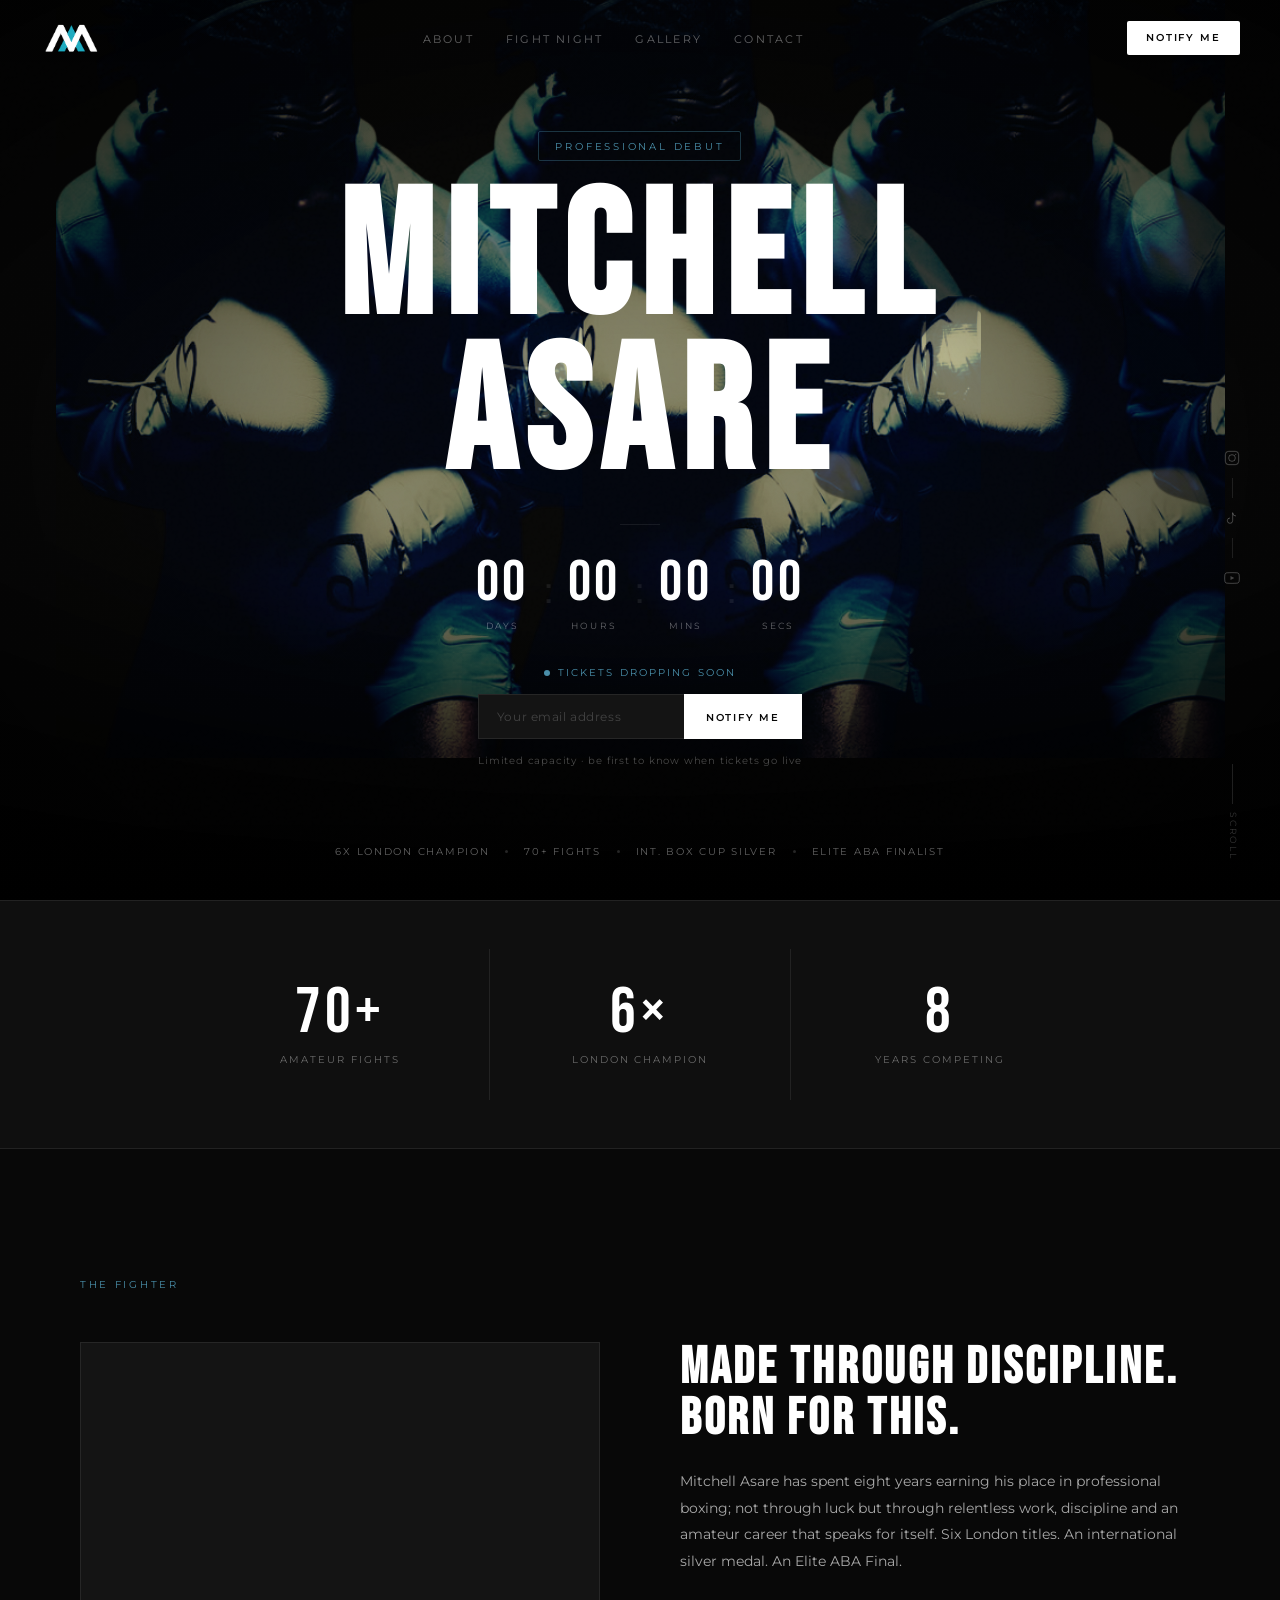
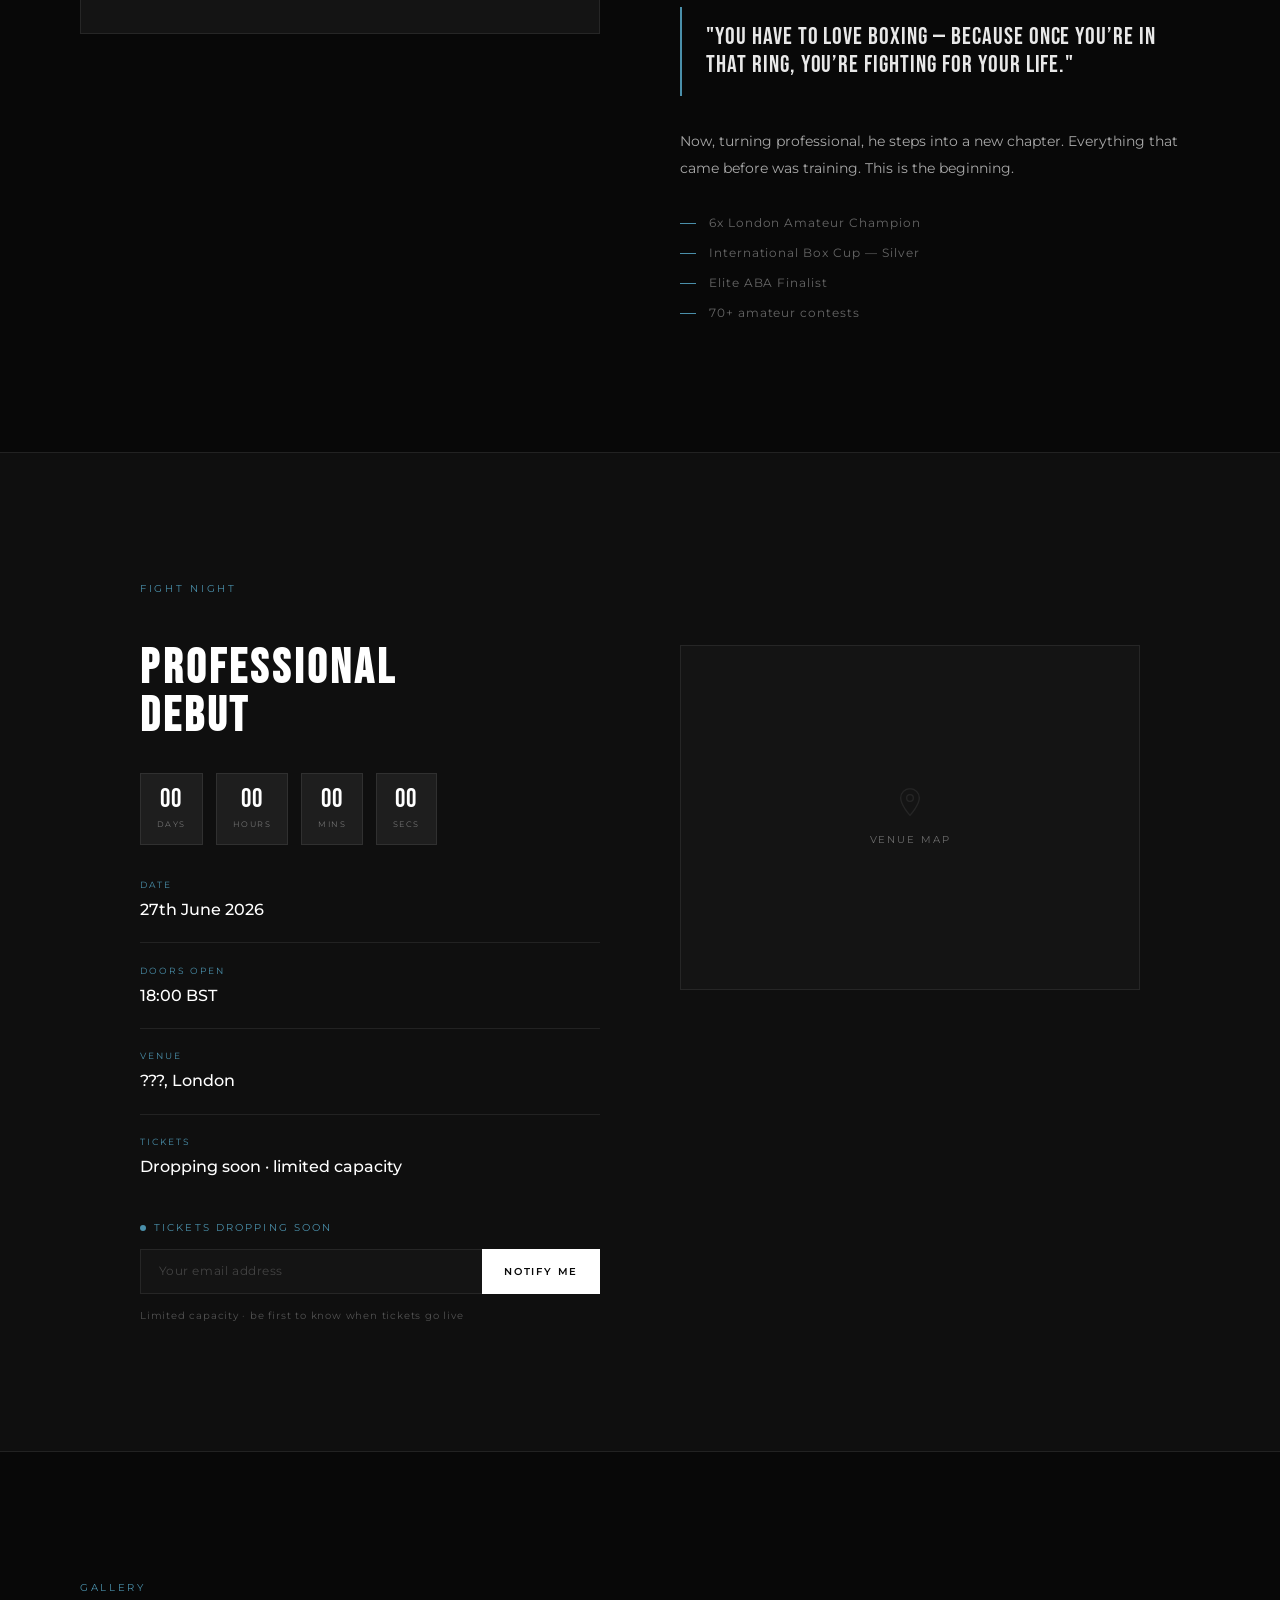
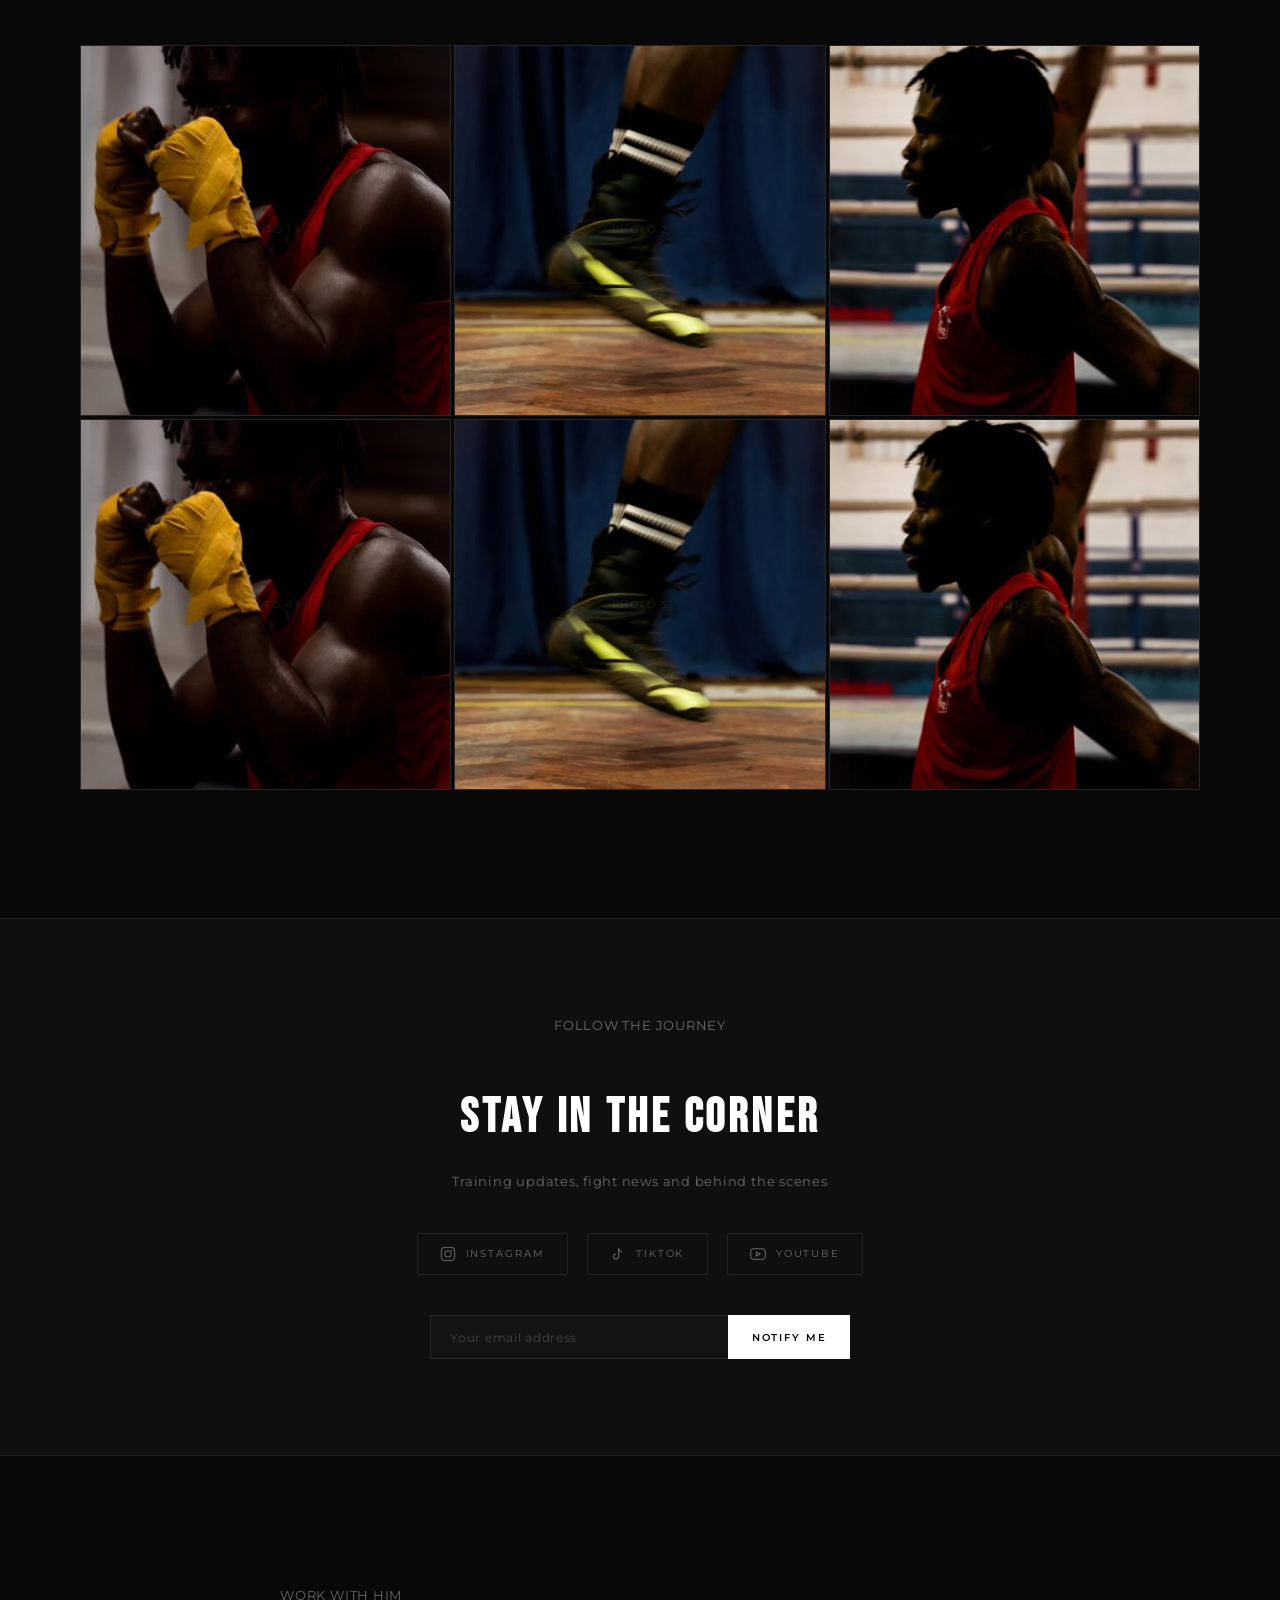
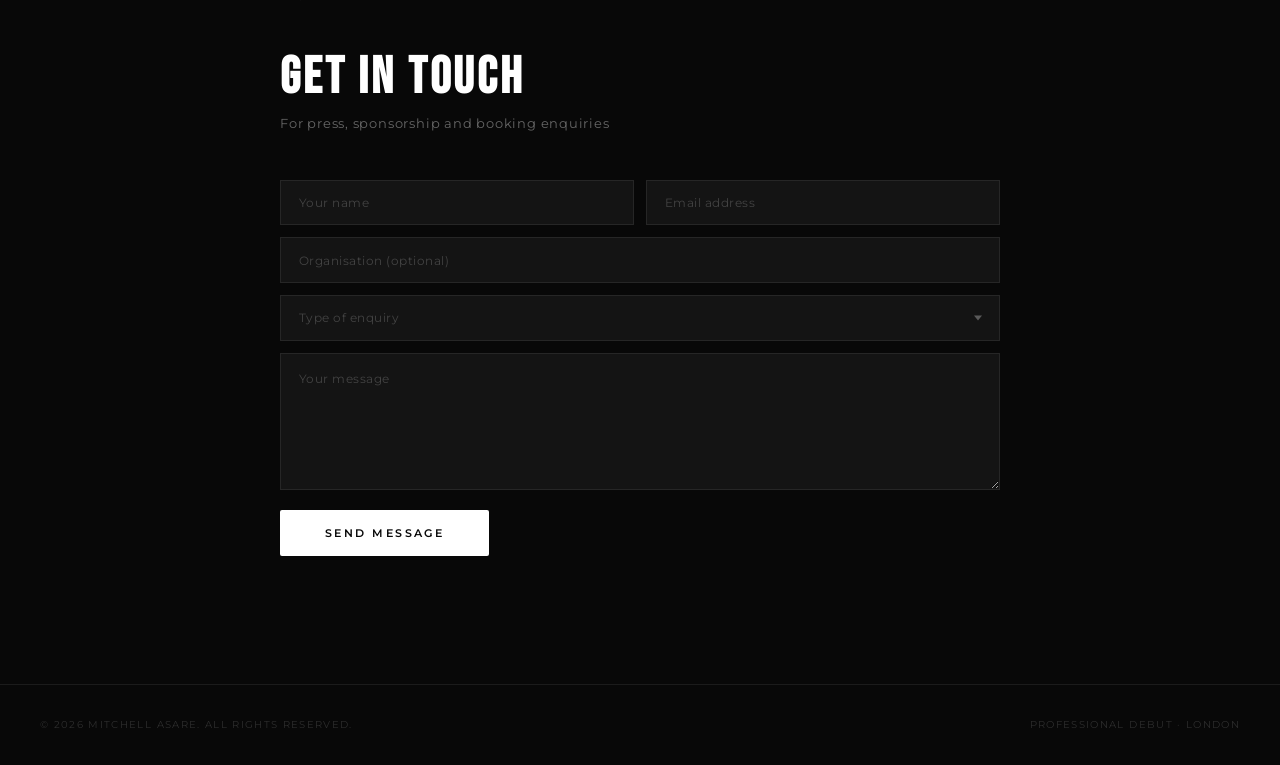
==== index.html @ 2ad6766f "logo path" ====
<!DOCTYPE html>
<html lang="en">
<head>
  <meta charset="UTF-8" />
  <meta name="viewport" content="width=device-width, initial-scale=1.0" />
  <title>Mitchell Asare — Professional Debut</title>
  <link rel="preconnect" href="https://fonts.googleapis.com" />
  <link rel="preconnect" href="https://fonts.gstatic.com" crossorigin />
  <link href="https://fonts.googleapis.com/css2?family=Bebas+Neue&family=Montserrat:wght@300;400;500;600&display=swap" rel="stylesheet" />

  <link href="styles/root.css" rel="stylesheet" />
  <link href="styles/critical.css" rel="stylesheet" />
  <link href="styles/local.css" rel="stylesheet" />

</head>

<body>
  <!-- ─── Nav ─────────────────────────────────────────────────── -->
  <nav id="nav">
    <a href="#hero" class="nav-logo">
      <img src="assets/images/logo.jpg" alt="Logo with the initials M and A" height="36" onerror="this.style.display='none'; this.nextElementSibling.style.display='block';" />
      <span class="nav-logo-fallback">Mitchell asare</span>
    </a>
 
    <!-- Desktop nav links (hidden on mobile) -->
    <ul class="nav-links">
      <li><a href="#about">About</a></li>
      <li><a href="#fight">Fight night</a></li>
      <li><a href="#gallery">Gallery</a></li>
      <li><a href="#contact">Contact</a></li>
    </ul>
 
    <a href="#fight" class="nav-ticket" id="nav-ticket-btn">Notify me</a>
 
    <!-- CS-style toggle (mobile only) -->
    <button class="cs-toggle" id="cs-toggle" aria-label="Open menu" aria-expanded="false" aria-controls="cs-ul-wrapper" aria-haspopup="menu">
      <span class="cs-box" aria-hidden="true">
        <span class="cs-line cs-line1"></span>
        <span class="cs-line cs-line2"></span>
        <span class="cs-line cs-line3"></span>
      </span>
    </button>
 
    <!-- CS ul-wrapper — full screen on mobile only -->
    <div class="cs-ul-wrapper" id="cs-ul-wrapper">
      <ul class="cs-ul">
        <li class="cs-li"><a href="#about"   class="cs-li-link">About</a></li>
        <li class="cs-li"><a href="#fight"   class="cs-li-link">Fight night</a></li>
        <li class="cs-li"><a href="#gallery" class="cs-li-link">Gallery</a></li>
        <li class="cs-li"><a href="#contact" class="cs-li-link">Contact</a></li>
      </ul>
      <div class="cs-menu-footer">
        <a href="#fight" class="cs-menu-notify" id="menu-notify-btn">Notify me</a>
        <div class="cs-menu-socials">
          <a href="YOUR_INSTAGRAM_URL" class="cs-menu-social-link" aria-label="Instagram" target="_blank" rel="noopener">
            <svg viewBox="0 0 24 24" fill="none" stroke="currentColor" stroke-width="1.5" width="18" height="18"><rect x="2" y="2" width="20" height="20" rx="5"/><circle cx="12" cy="12" r="5"/><circle cx="17.5" cy="6.5" r="1" fill="currentColor" stroke="none"/></svg>
          </a>
          <a href="YOUR_TIKTOK_URL" class="cs-menu-social-link" aria-label="TikTok" target="_blank" rel="noopener">
            <svg viewBox="0 0 24 24" fill="none" stroke="currentColor" stroke-width="1.5" width="18" height="18"><path d="M9 12a4 4 0 1 0 4 4V4a5 5 0 0 0 5 5"/></svg>
          </a>
          <a href="YOUR_YOUTUBE_URL" class="cs-menu-social-link" aria-label="YouTube" target="_blank" rel="noopener">
            <svg viewBox="0 0 24 24" fill="none" stroke="currentColor" stroke-width="1.5" width="18" height="18"><path d="M22.54 6.42a2.78 2.78 0 0 0-1.95-1.96C18.88 4 12 4 12 4s-6.88 0-8.59.46A2.78 2.78 0 0 0 1.46 6.42 29 29 0 0 0 1 12a29 29 0 0 0 .46 5.58 2.78 2.78 0 0 0 1.95 1.95C5.12 20 12 20 12 20s6.88 0 8.59-.47a2.78 2.78 0 0 0 1.95-1.95A29 29 0 0 0 23 12a29 29 0 0 0-.46-5.58z"/><polygon points="9.75 15.02 15.5 12 9.75 8.98 9.75 15.02" fill="currentColor" stroke="none"/></svg>
          </a>
        </div>
        <div class="cs-menu-creds">
          <span>6x London Champion</span>
          <span class="dot">·</span>
          <span>70+ fights</span>
          <span class="dot">·</span>
          <span>Pro debut</span>
        </div>
      </div>
    </div>
  </nav>
  <!-- ─── 01 · HERO ────────────────────────────────────────────── -->
  <section id="hero">
    <div class="hero-bg">
      <img src="assets/images/hero-bg2.png">
         
    </div>
 
    <div class="hero-content">
      <div class="hero-tag">Professional debut</div>
      <h1 class="hero-name">MITCHELL<br>ASARE</h1>
      <!-- <br>"ANANSI" -->
      <div class="hero-divider"></div>
 
      <div class="countdown" id="countdown">
        <div class="countdown-unit">
          <span class="countdown-num" id="cd-days">00</span>
          <span class="countdown-label">Days</span>
        </div>
        <span class="countdown-sep">:</span>
        <div class="countdown-unit">
          <span class="countdown-num" id="cd-hours">00</span>
          <span class="countdown-label">Hours</span>
        </div>
        <span class="countdown-sep">:</span>
        <div class="countdown-unit">
          <span class="countdown-num" id="cd-mins">00</span>
          <span class="countdown-label">Mins</span>
        </div>
        <span class="countdown-sep">:</span>
        <div class="countdown-unit">
          <span class="countdown-num" id="cd-secs">00</span>
          <span class="countdown-label">Secs</span>
        </div>
      </div>
 
      <!-- Smart ticket block — controlled by TICKETS_LIVE in JS -->
      <div id="hero-ticket-block"></div>
    </div>
 
    <div class="hero-creds">
      <span class="hero-cred-item">6x London Champion</span>
      <span class="hero-cred-dot"></span>
      <span class="hero-cred-item">70+ fights</span>
      <span class="hero-cred-dot"></span>
      <span class="hero-cred-item">Int. Box Cup Silver</span>
      <span class="hero-cred-dot"></span>
      <span class="hero-cred-item">Elite ABA Finalist</span>
    </div>
 
    <div class="scroll-hint">
      <div class="scroll-line"></div>
      <span>Scroll</span>
    </div>
  </section>
    <!-- Social strip — right side of hero -->
    <div class="hero-social-strip">
      <a href="YOUR_INSTAGRAM_URL" class="hero-social-link" aria-label="Instagram" target="_blank" rel="noopener">
        <svg viewBox="0 0 24 24" fill="none" stroke="currentColor" stroke-width="1.5" width="16" height="16"><rect x="2" y="2" width="20" height="20" rx="5"/><circle cx="12" cy="12" r="5"/><circle cx="17.5" cy="6.5" r="1" fill="currentColor" stroke="none"/></svg>
      </a>
      <div class="hero-social-line"></div>
      <a href="YOUR_TIKTOK_URL" class="hero-social-link" aria-label="TikTok" target="_blank" rel="noopener">
        <svg viewBox="0 0 24 24" fill="none" stroke="currentColor" stroke-width="1.5" width="16" height="16"><path d="M9 12a4 4 0 1 0 4 4V4a5 5 0 0 0 5 5"/></svg>
      </a>
      <div class="hero-social-line"></div>
      <a href="YOUR_YOUTUBE_URL" class="hero-social-link" aria-label="YouTube" target="_blank" rel="noopener">
        <svg viewBox="0 0 24 24" fill="none" stroke="currentColor" stroke-width="1.5" width="16" height="16"><path d="M22.54 6.42a2.78 2.78 0 0 0-1.95-1.96C18.88 4 12 4 12 4s-6.88 0-8.59.46A2.78 2.78 0 0 0 1.46 6.42 29 29 0 0 0 1 12a29 29 0 0 0 .46 5.58 2.78 2.78 0 0 0 1.95 1.95C5.12 20 12 20 12 20s6.88 0 8.59-.47a2.78 2.78 0 0 0 1.95-1.95A29 29 0 0 0 23 12a29 29 0 0 0-.46-5.58z"/><polygon points="9.75 15.02 15.5 12 9.75 8.98 9.75 15.02" fill="currentColor" stroke="none"/></svg>
      </a>
    </div>

        <!-- Social row — mobile only, sits below hero creds
    <div class="hero-social-mobile">
      <a href="#" class="hero-social-mobile-link" aria-label="Instagram" target="_blank" rel="noopener">
        <svg viewBox="0 0 24 24" fill="none" stroke="currentColor" stroke-width="1.5" width="18" height="18"><rect x="2" y="2" width="20" height="20" rx="5"/><circle cx="12" cy="12" r="5"/><circle cx="17.5" cy="6.5" r="1" fill="currentColor" stroke="none"/></svg>
      </a>
      <a href="#" class="hero-social-mobile-link" aria-label="TikTok" target="_blank" rel="noopener">
        <svg viewBox="0 0 24 24" fill="none" stroke="currentColor" stroke-width="1.5" width="18" height="18"><path d="M9 12a4 4 0 1 0 4 4V4a5 5 0 0 0 5 5"/></svg>
      </a>
      <a href="#" class="hero-social-mobile-link" aria-label="YouTube" target="_blank" rel="noopener">
        <svg viewBox="0 0 24 24" fill="none" stroke="currentColor" stroke-width="1.5" width="18" height="18"><path d="M22.54 6.42a2.78 2.78 0 0 0-1.95-1.96C18.88 4 12 4 12 4s-6.88 0-8.59.46A2.78 2.78 0 0 0 1.46 6.42 29 29 0 0 0 1 12a29 29 0 0 0 .46 5.58 2.78 2.78 0 0 0 1.95 1.95C5.12 20 12 20 12 20s6.88 0 8.59-.47a2.78 2.78 0 0 0 1.95-1.95A29 29 0 0 0 23 12a29 29 0 0 0-.46-5.58z"/><polygon points="9.75 15.02 15.5 12 9.75 8.98 9.75 15.02" fill="currentColor" stroke="none"/></svg>
      </a> -->
  </section>
 
  <!-- ─── 02 · STATS BAR ───────────────────────────────────────── -->
  <section id="stats">
    <div class="stats-grid">
      <div class="stat-item">
        <span class="stat-num">70+</span>
        <span class="stat-label">Amateur fights</span>
      </div>
      <div class="stat-item">
        <span class="stat-num">6×</span>
        <span class="stat-label">London Champion</span>
      </div>
      <div class="stat-item">
        <span class="stat-num">8</span>
        <span class="stat-label">Years competing</span>
      </div>
    </div>
  </section>
 
  <!-- ─── 03 · ABOUT ───────────────────────────────────────────── -->
  <section id="about">
    <p class="section-eyebrow">The fighter</p>
    <div class="about-grid">
 
      <div class="video-wrap">
        
<video
    class="scroll-video"
    playsinline
    preload="metadata"
    loop>

    <source
        src="https://scontent-bru2-1.cdninstagram.com/o1/v/t16/f2/m69/AQOPk3YukCGVgoIJ9GtJs90voD-G_pd5Fmw_PX4xig84vmDv9WxiRPHjspd9v8_CtV6j-ijo9WWp0WQ2zSXEnWoC.mp4?strext=1&_nc_cat=109&_nc_sid=5e9851&_nc_ht=scontent-bru2-1.cdninstagram.com&_nc_ohc=vW71YqUKp_EQ7kNvwHnJbxV&efg=[base64]%3D&ccb=17-1&vs=990e70116ef4d215&_nc_vs=[base64]&_nc_gid=k-R4Z7OUIhJVrPMRXvM3Bw&_nc_zt=28&_nc_ss=7a3ba&oh=00_Af5AVfoQHSHR0vDuujIO0siNr8XJQZWe7PyoJMyP0zLS2A&oe=6A038F37"
        type="video/mp4">

</video>
                 
       
        <div class="video-placeholder">
          <!-- <svg viewBox="0 0 48 48" fill="none" xmlns="http://www.w3.org/2000/svg">
            <circle cx="24" cy="24" r="22" stroke="currentColor" stroke-width="1.5"/>
            <path d="M20 16L34 24L20 32V16Z" fill="currentColor"/>
          </svg> -->
          <!-- <span>Training video</span> -->
        </div>
      </div>
 
      <div class="about-text">
        <h2>Made through discipline.<br>Born for this.</h2>
        <p>
          <!-- Replace with his real story -->
          Mitchell Asare has spent eight years earning his place in professional boxing; not through luck but through relentless work, discipline and an amateur career that speaks for itself. Six London titles. An international silver medal. An Elite ABA Final.
        </p>
        <div class="pull-quote">
          <!-- Replace with a real quote from him -->
          "You have to love boxing — because once you’re in that ring, you’re fighting for your life."
        </div>
        <p>
          Now, turning professional, he steps into a new chapter. Everything that came before was training. This is the beginning.
        </p>
        <div class="cred-list">
          <div class="cred-list-item">6x London Amateur Champion</div>
          <div class="cred-list-item">International Box Cup — Silver</div>
          <div class="cred-list-item">Elite ABA Finalist</div>
          <div class="cred-list-item">70+ amateur contests</div>
        </div>
      </div>
 
    </div>
  </section>
 
  <!-- ─── 04 · FIGHT ────────────────────────────────────────────── -->
  <section id="fight">
    <div class="fight-inner">
      <p class="section-eyebrow">Fight night</p>
      <div class="fight-grid">
 
        <div class="fight-details">
          <h2>Professional<br>debut</h2>
 
          <div class="fight-countdown" id="fight-countdown">
            <div class="fight-count-unit">
              <div class="fight-count-num" id="fcd-days">00</div>
              <div class="fight-count-label">Days</div>
            </div>
            <div class="fight-count-unit">
              <div class="fight-count-num" id="fcd-hours">00</div>
              <div class="fight-count-label">Hours</div>
            </div>
            <div class="fight-count-unit">
              <div class="fight-count-num" id="fcd-mins">00</div>
              <div class="fight-count-label">Mins</div>
            </div>
            <div class="fight-count-unit">
              <div class="fight-count-num" id="fcd-secs">00</div>
              <div class="fight-count-label">Secs</div>
            </div>
          </div>
 
          <div class="fight-meta">
            <div class="fight-meta-item">
              <span class="fight-meta-label">Date</span>
              <span class="fight-meta-value">27th June 2026</span>
            </div>
            <div class="fight-meta-divider"></div>
            <div class="fight-meta-item">
              <span class="fight-meta-label">Doors open</span>
              <span class="fight-meta-value">18:00 BST</span>
            </div>
            <div class="fight-meta-divider"></div>
            <div class="fight-meta-item">
              <span class="fight-meta-label">Venue</span>
              <span class="fight-meta-value">???, London</span>
            </div>
            <div class="fight-meta-divider"></div>
            <div class="fight-meta-item">
              <span class="fight-meta-label">Tickets</span>
              <span class="fight-meta-value" id="fight-ticket-status">Dropping soon — limited capacity</span>
            </div>
          </div>
 
          <!-- Smart ticket block — controlled by TICKETS_LIVE in JS -->
          <div id="fight-ticket-block"></div>
        </div>
 
        <div class="map-wrap">
          <!--
            Replace with Google Maps embed:
            <iframe
              src="https://www.google.com/maps/embed?pb=YOUR_EMBED_URL"
              width="100%" height="100%" style="border:0;"
              allowfullscreen loading="lazy"
              referrerpolicy="no-referrer-when-downgrade"></iframe>
          -->
          <svg width="32" height="32" viewBox="0 0 24 24" fill="none" stroke="currentColor" stroke-width="1" opacity="0.2">
            <path d="M12 2C8.13 2 5 5.13 5 9c0 5.25 7 13 7 13s7-7.75 7-13c0-3.87-3.13-7-7-7z"/>
            <circle cx="12" cy="9" r="2.5"/>
          </svg>
          <span>Venue map</span>
        </div>
 
      </div>
    </div>
  </section>
 
  <!-- ─── 05 · GALLERY ─────────────────────────────────────────── -->
  <section id="gallery">
    <p class="section-eyebrow">Gallery</p>
    <div class="gallery-grid">
      <!-- Replace each item with: <img src="your-photo.jpg" alt="description" /> -->
      <div class="gallery-item"><div class="gallery-placeholder">Photo 1</div><img src="assets/images/gallery/pic4.jpg"></div>
      <div class="gallery-item"><div class="gallery-placeholder">Photo 2</div><img src="assets/images/gallery/pic5.jpg"></div>
      <div class="gallery-item"><div class="gallery-placeholder">Photo 3</div><img src="assets/images/gallery/pic3.jpg"></div>
      <div class="gallery-item"><div class="gallery-placeholder">Photo 4</div><img src="assets/images/gallery/pic4.jpg"></div>
      <div class="gallery-item"><div class="gallery-placeholder">Photo 5</div><img src="assets/images/gallery/pic5.jpg"></div>
      <div class="gallery-item"><div class="gallery-placeholder">Photo 6</div><img src="assets/images/gallery/pic3.jpg"></div>
    </div>
  </section>
 
  <!-- ─── 06 · SOCIAL ───────────────────────────────────────────── -->
  <section id="social">
    <div class="social-inner">
      <p class="section-eyebrow">Follow the journey</p>
      <h2>Stay in the corner</h2>
      <p>Training updates, fight news and behind the scenes</p>
 
      <div class="social-links">
        <a href="YOUR_INSTAGRAM_URL" class="social-link" target="_blank" rel="noopener">
          <svg width="16" height="16" viewBox="0 0 24 24" fill="none" stroke="currentColor" stroke-width="1.5"><rect x="2" y="2" width="20" height="20" rx="5"/><circle cx="12" cy="12" r="5"/><circle cx="17.5" cy="6.5" r="1" fill="currentColor" stroke="none"/></svg>
          Instagram
        </a>
        <a href="YOUR_TIKTOK_URL" class="social-link" target="_blank" rel="noopener">
          <svg width="16" height="16" viewBox="0 0 24 24" fill="none" stroke="currentColor" stroke-width="1.5"><path d="M9 12a4 4 0 1 0 4 4V4a5 5 0 0 0 5 5"/></svg>
          TikTok
        </a>
        <a href="YOUR_YOUTUBE_URL" class="social-link" target="_blank" rel="noopener">
          <svg width="16" height="16" viewBox="0 0 24 24" fill="none" stroke="currentColor" stroke-width="1.5"><path d="M22.54 6.42a2.78 2.78 0 0 0-1.95-1.96C18.88 4 12 4 12 4s-6.88 0-8.59.46A2.78 2.78 0 0 0 1.46 6.42 29 29 0 0 0 1 12a29 29 0 0 0 .46 5.58 2.78 2.78 0 0 0 1.95 1.95C5.12 20 12 20 12 20s6.88 0 8.59-.47a2.78 2.78 0 0 0 1.95-1.95A29 29 0 0 0 23 12a29 29 0 0 0-.46-5.58z"/><polygon points="9.75 15.02 15.5 12 9.75 8.98 9.75 15.02"/></svg>
          YouTube
        </a>
      </div>
 
      <form class="email-form" onsubmit="handleEmail(event)">
        <input type="email" placeholder="Your email address" required />
        <button type="submit">Notify me</button>
      </form>
    </div>
  </section>
 
  <!-- ─── 07 · CONTACT ────────────────────────────────────────── -->
  <section id="contact">
    <div class="contact-inner">
      <p class="section-eyebrow">Work with him</p>
      <h2>Get in touch</h2>
      <p>For press, sponsorship and booking enquiries</p>
 
      <form class="contact-form" id="contact-form" novalidate>
        <div class="contact-row">
          <input type="text"  name="name"  placeholder="Your name"      required />
          <input type="email" name="email" placeholder="Email address"  required />
        </div>
 
        <input type="text" name="organisation" placeholder="Organisation (optional)" />
 
        <div class="select-wrap">
          <select name="enquiry" required>
            <option value="" disabled selected>Type of enquiry</option>
            <option value="press">Press</option>
            <option value="sponsorship">Sponsorship</option>
            <option value="booking">Booking / event appearance</option>
            <option value="other">Other</option>
          </select>
        </div>
 
        <textarea name="message" placeholder="Your message" rows="5" required></textarea>
 
        <button type="submit" class="btn-primary" id="contact-submit">Send message</button>
 
        <div class="contact-success" id="contact-success">
          <svg width="16" height="16" viewBox="0 0 24 24" fill="none" stroke="currentColor" stroke-width="2"><polyline points="20 6 9 17 4 12"/></svg>
          Message sent — we'll be in touch shortly.
        </div>
      </form>
    </div>
  </section>
 
  <!-- ─── Footer ───────────────────────────────────────────────── -->
  <footer>
    <p>&copy; 2026 Mitchell Asare. All rights reserved.</p>
    <p>Professional debut · London</p>
  </footer>
  <script src="script.js"></script>
</body>
</html>
---- styles/root.css ----
/* ─── Reset & base ─────────────────────────────────────────── */
    *, *::before, *::after { box-sizing: border-box; margin: 0; padding: 0; }

    :root {
      --black:       #080808;
      --off-black:   #0f0f0f;
      --dark:        #141414;
      --mid:         #1e1e1e;
      --border:      rgba(255,255,255,0.08);
      --white:       #ffffff;
      --off-white:   #e8e8e8;
      --muted:       rgba(255,255,255,0.38);
      --accent:      #4a8faa;
      --accent-dim:  rgba(74,143,170,0.18);
      --font-display: 'Bebas Neue', sans-serif;
      --font-body:    'Montserrat', sans-serif;
    }

    html { scroll-behavior: smooth; }

    body {
      background: var(--black);
      color: var(--white);
      font-family: var(--font-body);
      font-weight: 400;
      line-height: 1.7;
      overflow-x: hidden;
    }
---- styles/critical.css ----
/* ─── 01 · HERO ────────────────────────────────────────────── */
    #hero {
      position: relative;
      width: 100%;
      height: 100vh;
      min-height: 700px;
      display: flex;
      flex-direction: column;
      align-items: center;
      justify-content: center;
      overflow: hidden;
      text-align: center;
    }

    .hero-bg {
      position: absolute;
      inset: 0;
      background: var(--black);
      /* Replace with: background-image: url('your-photo.jpg'); background-size: cover; background-position: center top; */
    }

    /* Grain texture overlay */
    .hero-bg::before {
      content: '';
      position: absolute;
      inset: 0;
      background-image: url("data:image/svg+xml,%3Csvg viewBox='0 0 256 256' xmlns='http://www.w3.org/2000/svg'%3E%3Cfilter id='noise'%3E%3CfeTurbulence type='fractalNoise' baseFrequency='0.9' numOctaves='4' stitchTiles='stitch'/%3E%3C/filter%3E%3Crect width='100%25' height='100%25' filter='url(%23noise)' opacity='0.04'/%3E%3C/svg%3E");
      opacity: 0.4;
      z-index: 1;
      pointer-events: none;
    }

    /* Dark vignette */
    .hero-bg::after {
      content: '';
      position: absolute;
      inset: 0;
      background:
        radial-gradient(ellipse at center, transparent 30%, rgba(0,0,0,0.7) 100%),
        linear-gradient(to bottom, rgba(0,0,0,0.3) 0%, transparent 40%, transparent 60%, rgba(0,0,0,0.95) 100%);
      z-index: 2;
    }

    .hero-content {
      position: relative;
      z-index: 10;
      display: flex;
      flex-direction: column;
      align-items: center;
      gap: 0;
      animation: heroFadeUp 1.2s cubic-bezier(0.16, 1, 0.3, 1) both;
    }

    @keyframes heroFadeUp {
      from { opacity: 0; transform: translateY(28px); }
      to   { opacity: 1; transform: translateY(0); }
    }

    .hero-tag {
      font-size: 0.62rem;
      letter-spacing: 0.28em;
      text-transform: uppercase;
      color: var(--accent);
      border: 1px solid rgba(74,143,170,0.35);
      padding: 0.35rem 1rem;
      border-radius: 2px;
      margin-bottom: 1.5rem;
      animation: heroFadeUp 1.2s 0.1s cubic-bezier(0.16, 1, 0.3, 1) both;
    }

    .hero-name {
      font-family: var(--font-display);
      font-size: clamp(5rem, 14vw, 11rem);
      line-height: 0.88;
      letter-spacing: 0.06em;
      color: var(--white);
      animation: heroFadeUp 1.2s 0.2s cubic-bezier(0.16, 1, 0.3, 1) both;
    }

    .hero-divider {
      width: 40px;
      height: 1px;
      background: var(--border);
      margin: 1.8rem 0;
      animation: heroFadeUp 1.2s 0.3s cubic-bezier(0.16, 1, 0.3, 1) both;
    }

    /* ── Countdown ── */
    .countdown {
      display: flex;
      gap: 1rem;
      margin-bottom: 2rem;
      animation: heroFadeUp 1.2s 0.4s cubic-bezier(0.16, 1, 0.3, 1) both;
    }

    .countdown-unit {
      display: flex;
      flex-direction: column;
      align-items: center;
      gap: 0.4rem;
    }

    .countdown-num {
      font-family: var(--font-display);
      font-size: clamp(2.4rem, 5vw, 3.6rem);
      letter-spacing: 0.06em;
      line-height: 1;
      color: var(--white);
      min-width: 2ch;
      text-align: center;
    }

    .countdown-sep {
      font-family: var(--font-display);
      font-size: 2.4rem;
      color: var(--border);
      line-height: 1;
      padding-bottom: 1.4rem;
      align-self: flex-end;
    }

    .countdown-label {
      font-size: 0.58rem;
      letter-spacing: 0.22em;
      text-transform: uppercase;
      color: var(--muted);
    }

    /* ── Ticket CTA ── */
    .btn-primary {
      display: inline-block;
      font-size: 0.7rem;
      letter-spacing: 0.22em;
      text-transform: uppercase;
      font-weight: 600;
      color: var(--black);
      background: var(--white);
      padding: 1rem 2.8rem;
      border-radius: 2px;
      text-decoration: none;
      transition: background 0.25s, color 0.25s, transform 0.2s;
      animation: heroFadeUp 1.2s 0.5s cubic-bezier(0.16, 1, 0.3, 1) both;
    }

    .btn-primary:hover {
      background: var(--accent);
      color: var(--white);
      transform: translateY(-2px);
    }

    /* ── Credential strip at bottom of hero ── */
    .hero-creds {
      position: absolute;
      bottom: 2.5rem;
      left: 0; right: 0;
      z-index: 10;
      display: flex;
      align-items: center;
      justify-content: center;
      gap: 1rem;
      animation: heroFadeUp 1.2s 0.7s cubic-bezier(0.16, 1, 0.3, 1) both;
    }

    .hero-cred-item {
      font-size: 0.6rem;
      letter-spacing: 0.18em;
      text-transform: uppercase;
      color: var(--muted);
    }

    .hero-cred-dot {
      width: 3px;
      height: 3px;
      border-radius: 50%;
      background: rgba(255,255,255,0.15);
    }

    /* Scroll indicator */
    .scroll-hint {
      position: absolute;
      bottom: 2.5rem;
      right: 2.5rem;
      z-index: 10;
      display: flex;
      flex-direction: column;
      align-items: center;
      gap: 0.5rem;
      animation: heroFadeUp 1.2s 0.9s cubic-bezier(0.16, 1, 0.3, 1) both;
    }

    .scroll-hint span {
      font-size: 0.55rem;
      letter-spacing: 0.2em;
      text-transform: uppercase;
      color: rgba(255,255,255,0.2);
      writing-mode: vertical-rl;
    }

    .scroll-line {
      width: 1px;
      height: 40px;
      background: rgba(255,255,255,0.12);
      position: relative;
      overflow: hidden;
    }

    .scroll-line::after {
      content: '';
      position: absolute;
      top: -100%;
      left: 0;
      width: 100%;
      height: 100%;
      background: var(--accent);
      animation: scrollDrop 1.8s ease-in-out infinite;
    }

    @keyframes scrollDrop {
      from { top: -100%; }
      to   { top: 200%; }
    }
---- styles/local.css ----
/* ─── Nav ──────────────────────────────────────────────────── */
    nav {
      position: fixed;
      top: 0; left: 0; right: 0;
      z-index: 100;
      display: flex;
      align-items: center;
      justify-content: space-between;
      padding: 1.25rem 2.5rem;
      transition: background 0.4s, backdrop-filter 0.4s;
    }

    nav.scrolled {
      background: rgba(8,8,8,0.88);
      backdrop-filter: blur(12px);
      border-bottom: 1px solid var(--border);
    }

    .nav-name {
      font-family: var(--font-display);
      font-size: 1.4rem;
      letter-spacing: 0.14em;
      color: var(--white);
      text-decoration: none;
    }

    .nav-links {
      display: flex;
      gap: 2rem;
      list-style: none;
    }

    .nav-links a {
      font-size: 0.7rem;
      letter-spacing: 0.2em;
      text-transform: uppercase;
      color: var(--muted);
      text-decoration: none;
      transition: color 0.2s;
    }

    .nav-links a:hover { color: var(--white); }

    .nav-ticket {
      font-size: 0.65rem;
      letter-spacing: 0.18em;
      text-transform: uppercase;
      color: var(--black);
      background: var(--white);
      padding: 0.5rem 1.2rem;
      border-radius: 2px;
      text-decoration: none;
      font-weight: 600;
      transition: background 0.2s, color 0.2s;
    }

    .nav-ticket:hover {
      background: var(--accent);
      color: var(--white);
    }


    /* ─── Hero social strip ────────────────────────────────────── */
    .hero-social-strip {
      position: absolute;
      right: 2.5rem;
      top: 50%;
      transform: translateY(-50%);
      z-index: 10;
      display: flex;
      flex-direction: column;
      align-items: center;
      gap: 0.75rem;
      animation: heroFadeUp 1.2s 0.8s cubic-bezier(0.16, 1, 0.3, 1) both;
    }
 
    .hero-social-link {
      color: rgba(255,255,255,0.25);
      text-decoration: none;
      display: flex;
      align-items: center;
      justify-content: center;
      transition: color 0.2s, transform 0.2s;
    }
 
    .hero-social-link:hover {
      color: var(--white);
      transform: scale(1.15);
    }
 
    .hero-social-line {
      width: 1px;
      height: 20px;
      background: rgba(255,255,255,0.1);
    }
 
    @media (max-width: 768px) {
      .hero-social-strip { display: none; }
    }

    /* ─── 02 · STATS BAR ───────────────────────────────────────── */
    #stats {
      background: var(--off-black);
      border-top: 1px solid var(--border);
      border-bottom: 1px solid var(--border);
      padding: 3rem 2.5rem;
    }

    .stats-grid {
      max-width: 900px;
      margin: 0 auto;
      display: grid;
      grid-template-columns: repeat(3, 1fr);
      gap: 1px;
      background: var(--border);
    }

    .stat-item {
      background: var(--off-black);
      padding: 2rem 2.5rem;
      display: flex;
      flex-direction: column;
      align-items: center;
      gap: 0.4rem;
      text-align: center;
      transition: background 0.25s;
    }

    .stat-item:hover { background: var(--dark); }

    .stat-num {
      font-family: var(--font-display);
      font-size: clamp(2.8rem, 5vw, 4rem);
      letter-spacing: 0.06em;
      color: var(--white);
      line-height: 1;
    }

    .stat-label {
      font-size: 0.62rem;
      letter-spacing: 0.2em;
      text-transform: uppercase;
      color: var(--muted);
    }

    /* ─── 03 · ABOUT ───────────────────────────────────────────── */
    #about {
      padding: 8rem 2.5rem;
      max-width: 1200px;
      margin: 0 auto;
    }

    .section-eyebrow {
      font-size: 0.6rem;
      letter-spacing: 0.28em;
      text-transform: uppercase;
      color: var(--accent);
      margin-bottom: 1rem;
    }

    .about-grid {
      display: grid;
      grid-template-columns: 1fr 1fr;
      gap: 5rem;
      align-items: start;
      margin-top: 3rem;
    }

    /* Video embed */
    .video-wrap {
      position: relative;
      width: 100%;
      aspect-ratio: 16/9;
      background: var(--dark);
      border: 1px solid var(--border);
      overflow: hidden;
    }

    .video-wrap video {
      position: absolute;
      inset: 0;
      width: 100%;
      height: 100%;
      border: none;
    }

    /* Video placeholder — remove once you have a real video */
    .video-placeholder {
      position: absolute;
      inset: 0;
      display: flex;
      flex-direction: column;
      align-items: center;
      justify-content: center;
      gap: 1rem;
      color: var(--muted);
    }

    .video-placeholder svg {
      width: 48px;
      height: 48px;
      opacity: 0.3;
    }

    .video-placeholder span {
      font-size: 0.65rem;
      letter-spacing: 0.18em;
      text-transform: uppercase;
    }

    .about-text h2 {
      font-family: var(--font-display);
      font-size: clamp(2.4rem, 4vw, 3.2rem);
      letter-spacing: 0.06em;
      line-height: 1;
      margin-bottom: 1.5rem;
    }

    .about-text p {
      font-size: 0.9rem;
      color: rgba(255,255,255,0.65);
      line-height: 1.85;
      margin-bottom: 1.2rem;
    }

    .pull-quote {
      border-left: 2px solid var(--accent);
      padding: 1rem 0 1rem 1.5rem;
      margin: 2rem 0;
      font-family: var(--font-display);
      font-size: 1.5rem;
      letter-spacing: 0.04em;
      line-height: 1.2;
      color: var(--off-white);
    }

    /* Credentials list */
    .cred-list {
      margin-top: 2rem;
      display: flex;
      flex-direction: column;
      gap: 0.6rem;
    }

    .cred-list-item {
      display: flex;
      align-items: center;
      gap: 0.8rem;
      font-size: 0.75rem;
      letter-spacing: 0.08em;
      color: var(--muted);
    }

    .cred-list-item::before {
      content: '';
      width: 16px;
      height: 1px;
      background: var(--accent);
      flex-shrink: 0;
    }

    /* ─── 04 · FIGHT ───────────────────────────────────────────── */
    #fight {
      background: var(--off-black);
      border-top: 1px solid var(--border);
      border-bottom: 1px solid var(--border);
      padding: 8rem 2.5rem;
    }

    .fight-inner {
      max-width: 1000px;
      margin: 0 auto;
    }

    .fight-grid {
      display: grid;
      grid-template-columns: 1fr 1fr;
      gap: 5rem;
      align-items: start;
      margin-top: 3rem;
    }

    .fight-details h2 {
      font-family: var(--font-display);
      font-size: clamp(2rem, 4vw, 3rem);
      letter-spacing: 0.08em;
      line-height: 1;
      margin-bottom: 2rem;
    }

    .fight-meta {
      display: flex;
      flex-direction: column;
      gap: 1.2rem;
      margin-bottom: 2.5rem;
    }

    .fight-meta-item {
      display: flex;
      flex-direction: column;
      gap: 0.2rem;
    }

    .fight-meta-label {
      font-size: 0.58rem;
      letter-spacing: 0.22em;
      text-transform: uppercase;
      color: var(--accent);
    }

    .fight-meta-value {
      font-size: 1rem;
      font-weight: 500;
      color: var(--white);
    }

    .fight-meta-divider {
      width: 100%;
      height: 1px;
      background: var(--border);
    }

    /* Map placeholder */
    .map-wrap {
      width: 100%;
      aspect-ratio: 4/3;
      background: var(--dark);
      border: 1px solid var(--border);
      display: flex;
      align-items: center;
      justify-content: center;
      flex-direction: column;
      gap: 0.8rem;
      color: var(--muted);
    }

    .map-wrap span {
      font-size: 0.65rem;
      letter-spacing: 0.18em;
      text-transform: uppercase;
    }

    /* Countdown small repeat */
    .fight-countdown {
      display: flex;
      gap: 0.8rem;
      margin-bottom: 2rem;
    }

    .fight-count-unit {
      background: var(--mid);
      border: 1px solid var(--border);
      padding: 0.8rem 1rem;
      text-align: center;
      min-width: 60px;
    }

    .fight-count-num {
      font-family: var(--font-display);
      font-size: 1.6rem;
      letter-spacing: 0.06em;
      line-height: 1;
      color: var(--white);
    }

    .fight-count-label {
      font-size: 0.52rem;
      letter-spacing: 0.18em;
      text-transform: uppercase;
      color: var(--muted);
      margin-top: 0.3rem;
    }

    /* ─── 05 · GALLERY ─────────────────────────────────────────── */
    #gallery {
      padding: 8rem 2.5rem;
      max-width: 1200px;
      margin: 0 auto;
    }

    .gallery-grid {
      display: grid;
      grid-template-columns: repeat(3, 1fr);
      gap: 3px;
      margin-top: 3rem;
    }

    .gallery-item {
      aspect-ratio: 1;
      background: var(--dark);
      border: 1px solid var(--border);
      overflow: hidden;
      cursor: pointer;
      position: relative;
    }

    .gallery-item img {
      width: 100%;
      height: 100%;
      object-fit: cover;
      display: block;
      transition: transform 0.5s cubic-bezier(0.16, 1, 0.3, 1), opacity 0.3s;
    }

    .gallery-item:hover img { transform: scale(1.06); opacity: 0.8; }

    /* Gallery placeholder */
    .gallery-placeholder {
      position: absolute;
      inset: 0;
      display: flex;
      align-items: center;
      justify-content: center;
      font-size: 0.6rem;
      letter-spacing: 0.15em;
      text-transform: uppercase;
      color: rgba(255,255,255,0.1);
    }

    /* ─── 06 · SOCIAL ──────────────────────────────────────────── */
    #social {
      background: var(--off-black);
      border-top: 1px solid var(--border);
      padding: 6rem 2.5rem;
      text-align: center;
    }
 
    .social-inner {
      max-width: 600px;
      margin: 0 auto;
    }
 
    .social-inner h2 {
      font-family: var(--font-display);
      font-size: clamp(2rem, 4vw, 3rem);
      letter-spacing: 0.08em;
      margin-bottom: 0.8rem;
    }
 
    .social-inner p {
      font-size: 0.8rem;
      color: var(--muted);
      letter-spacing: 0.06em;
      margin-bottom: 2.5rem;
    }
 
    .social-links {
      display: flex;
      align-items: center;
      justify-content: center;
      gap: 1.2rem;
      flex-wrap: wrap;
    }
 
    .social-link {
      display: flex;
      align-items: center;
      gap: 0.6rem;
      font-size: 0.65rem;
      letter-spacing: 0.18em;
      text-transform: uppercase;
      color: var(--muted);
      text-decoration: none;
      border: 1px solid var(--border);
      padding: 0.7rem 1.4rem;
      border-radius: 2px;
      transition: color 0.2s, border-color 0.2s;
    }
 
    .social-link:hover {
      color: var(--white);
      border-color: rgba(255,255,255,0.25);
    }
 
    /* Email signup */
    .email-form {
      display: flex;
      gap: 0;
      max-width: 420px;
      margin: 2.5rem auto 0;
    }
 
    .email-form input {
      flex: 1;
      background: var(--dark);
      border: 1px solid var(--border);
      border-right: none;
      color: var(--white);
      font-family: var(--font-body);
      font-size: 0.75rem;
      letter-spacing: 0.06em;
      padding: 0.85rem 1.2rem;
      outline: none;
      transition: border-color 0.2s;
    }
 
    .email-form input::placeholder { color: rgba(255,255,255,0.2); }
    .email-form input:focus { border-color: var(--accent); }
 
    .email-form button {
      background: var(--white);
      color: var(--black);
      border: 1px solid var(--white);
      font-family: var(--font-body);
      font-size: 0.65rem;
      letter-spacing: 0.18em;
      text-transform: uppercase;
      font-weight: 600;
      padding: 0.85rem 1.4rem;
      cursor: pointer;
      transition: background 0.2s, color 0.2s;
      white-space: nowrap;
    }
 
    .email-form button:hover { background: var(--accent); border-color: var(--accent); color: var(--white); }
  /* ─── Nav logo ─────────────────────────────────────────────── */
    .nav-logo {
      display: flex;
      align-items: center;
      text-decoration: none;
    }
 
    .nav-logo img {
      height: 36px;
      width: auto;
      display: block;
      /* filter: brightness(0) invert(1); */
      transition: opacity 0.2s;
    }
 
    .nav-logo img:hover { opacity: 0.7; }
 
    .nav-logo-fallback {
      display: none; /* shown via JS onerror if logo.png is missing */
      font-family: var(--font-display);
      font-size: 1.4rem;
      letter-spacing: 0.14em;
      color: var(--white);
    }
     /* ─── 07 · Contact ─────────────────────────────────────────── */
    #contact {
      padding: 8rem 2.5rem;
      border-top: 1px solid var(--border);
    }
 
    .contact-inner {
      max-width: 720px;
      margin: 0 auto;
    }
 
    .contact-inner h2 {
      font-family: var(--font-display);
      font-size: clamp(2.4rem, 4vw, 3.2rem);
      letter-spacing: 0.06em;
      line-height: 1;
      margin-bottom: 0.6rem;
    }
 
    .contact-inner > p {
      font-size: 0.82rem;
      color: var(--muted);
      letter-spacing: 0.06em;
      margin-bottom: 2.8rem;
    }
 
    .contact-form {
      display: flex;
      flex-direction: column;
      gap: 0.75rem;
    }
 
    .contact-row {
      display: grid;
      grid-template-columns: 1fr 1fr;
      gap: 0.75rem;
    }
 
    .contact-form input,
    .contact-form select,
    .contact-form textarea {
      width: 100%;
      background: var(--dark);
      border: 1px solid var(--border);
      color: var(--white);
      font-family: var(--font-body);
      font-size: 0.78rem;
      letter-spacing: 0.04em;
      padding: 0.9rem 1.1rem;
      outline: none;
      transition: border-color 0.2s, background 0.2s;
      border-radius: 0;
      appearance: none;
      -webkit-appearance: none;
    }
 
    .contact-form input::placeholder,
    .contact-form textarea::placeholder { color: rgba(255,255,255,0.2); }
 
    .contact-form input:focus,
    .contact-form select:focus,
    .contact-form textarea:focus {
      border-color: var(--accent);
      background: var(--mid);
    }
 
    /* Select arrow */
    .select-wrap {
      position: relative;
    }
 
    .select-wrap::after {
      content: '';
      position: absolute;
      right: 1.1rem;
      top: 50%;
      transform: translateY(-50%);
      width: 0;
      height: 0;
      border-left: 4px solid transparent;
      border-right: 4px solid transparent;
      border-top: 5px solid rgba(255,255,255,0.3);
      pointer-events: none;
    }
 
    .contact-form select { cursor: pointer; }
 
    .contact-form select option {
      background: var(--dark);
      color: var(--white);
    }
 
    /* Placeholder colour for select */
    .contact-form select:invalid { color: rgba(255,255,255,0.2); }
 
    .contact-form textarea {
      resize: vertical;
      min-height: 120px;
      line-height: 1.7;
    }
 
    .contact-form .btn-primary {
      align-self: flex-start;
      margin-top: 0.5rem;
      border: none;
      cursor: pointer;
      font-family: var(--font-body);
    }
 
    .contact-form .btn-primary:disabled {
      background: #1D9E75;
      color: var(--white);
      cursor: default;
      transform: none;
    }
 
    .contact-success {
      display: none;
      align-items: center;
      gap: 0.8rem;
      padding: 1rem 1.2rem;
      background: rgba(29,158,117,0.1);
      border: 1px solid rgba(29,158,117,0.25);
      font-size: 0.78rem;
      color: #4ecfa0;
      letter-spacing: 0.06em;
      margin-top: 0.5rem;
    }
 
    .contact-success.visible { display: flex; }
 
 
    /* ─── Footer ───────────────────────────────────────────────── */
    footer {
      padding: 2rem 2.5rem;
      border-top: 1px solid var(--border);
      display: flex;
      align-items: center;
      justify-content: space-between;
    }
 
    footer p {
      font-size: 0.6rem;
      letter-spacing: 0.14em;
      text-transform: uppercase;
      color: rgba(255,255,255,0.15);
    }
 
    /* ─── Responsive ───────────────────────────────────────────── */
    @media (max-width: 768px) {
      nav { padding: 1rem 1.25rem; }
      .nav-links { display: none; }
 
      .hero-creds { flex-wrap: wrap; gap: 0.5rem; padding: 0 1.25rem; }
      .scroll-hint { display: none; }
 
      .stats-grid { grid-template-columns: 1fr; }
 
      #about, #gallery { padding: 5rem 1.25rem; }
      .about-grid { grid-template-columns: 1fr; gap: 2.5rem; }
 
      #fight { padding: 5rem 1.25rem; }
      .fight-grid { grid-template-columns: 1fr; gap: 2.5rem; }
 
      .gallery-grid { grid-template-columns: repeat(2, 1fr); }
 
      #social { padding: 4rem 1.25rem; }
      .email-form { flex-direction: column; }
      .email-form input { border-right: 1px solid var(--border); border-bottom: none; }
      .email-form input:focus { border-color: var(--accent); }
 
      #contact { padding: 5rem 1.25rem; }
      .contact-row { grid-template-columns: 1fr; }
      .contact-form .btn-primary { width: 100%; text-align: center; }
    }
 
 
    /* ─── Smart ticket block ───────────────────────────────────── */
    .ticket-capture {
      display: flex;
      flex-direction: column;
      gap: 0.8rem;
    }
 
    .ticket-soon-label {
      font-size: 0.6rem;
      letter-spacing: 0.22em;
      text-transform: uppercase;
      color: var(--accent);
      display: flex;
      align-items: center;
      gap: 0.5rem;
    }
 
    .ticket-soon-label::before {
      content: '';
      display: inline-block;
      width: 6px;
      height: 6px;
      border-radius: 50%;
      background: var(--accent);
      animation: pulse 1.8s ease-in-out infinite;
    }
 
    @keyframes pulse {
      0%, 100% { opacity: 1; transform: scale(1); }
      50%       { opacity: 0.4; transform: scale(0.7); }
    }
 
    .ticket-capture-form {
      display: flex;
      gap: 0;
    }
 
    .ticket-capture-form input {
      flex: 1;
      background: var(--dark);
      border: 1px solid var(--border);
      border-right: none;
      color: var(--white);
      font-family: var(--font-body);
      font-size: 0.72rem;
      letter-spacing: 0.05em;
      padding: 0.9rem 1.1rem;
      outline: none;
      transition: border-color 0.2s;
      min-width: 0;
    }
 
    .ticket-capture-form input::placeholder { color: rgba(255,255,255,0.2); }
    .ticket-capture-form input:focus { border-color: var(--accent); }
 
    .ticket-capture-form button {
      background: var(--white);
      color: var(--black);
      border: 1px solid var(--white);
      font-family: var(--font-body);
      font-size: 0.62rem;
      letter-spacing: 0.18em;
      text-transform: uppercase;
      font-weight: 600;
      padding: 0.9rem 1.3rem;
      cursor: pointer;
      transition: background 0.2s, color 0.2s, border-color 0.2s;
      white-space: nowrap;
      flex-shrink: 0;
    }
 
    .ticket-capture-form button:hover {
      background: var(--accent);
      border-color: var(--accent);
      color: var(--white);
    }
 
    .ticket-capture-form.submitted button {
      background: #1D9E75;
      border-color: #1D9E75;
      color: var(--white);
      pointer-events: none;
    }
 
    .ticket-urgency {
      font-size: 0.62rem;
      letter-spacing: 0.08em;
      color: rgba(255,255,255,0.28);
    }
 
    /* Hero variant — centred */
    .ticket-capture.hero-variant {
      align-items: center;
    }
 
    .ticket-capture.hero-variant .ticket-capture-form {
      width: 100%;
      max-width: 380px;
    }

    
    /* ─── CS Toggle (hamburger) — hidden on desktop ────────────── */
    .cs-toggle { display: none; }
 
    /* CS wrapper hidden on desktop entirely */
    .cs-ul-wrapper { display: none; }
 
    /* ─── CS mobile nav menu ───────────────────────────────────── */
    @media only screen and (max-width: 768px) {
 
      /* Body lock when menu open */
      body.cs-open { overflow: hidden; }
 
      /* Backdrop blur overlay behind the panel */
      #nav::before {
        content: '';
        width: 100%;
        height: 0vh;
        background: rgba(0,0,0,0.7);
        opacity: 0;
        display: block;
        position: absolute;
        top: 100%;
        right: 0;
        z-index: -1;
        transition: height 0.5s, opacity 0.5s;
        backdrop-filter: blur(6px);
      }
 
      #nav.cs-active::before {
        height: 150vh;
        opacity: 1;
      }
 
      /* Toggle button */
      .cs-toggle {
        display: flex;
        width: clamp(2.8rem, 7vw, 3.2rem);
        height: clamp(2.8rem, 7vw, 3.2rem);
        margin-left: auto;
        background-color: var(--accent);
        border: none;
        border-radius: 0.25rem;
        justify-content: center;
        align-items: center;
        cursor: pointer;
        transition: transform 0.6s;
        flex-shrink: 0;
        position: relative;
        z-index: 200;
      }
 
      .cs-toggle.cs-active { transform: rotate(180deg); }
 
      /* CS line styles */
      .cs-box {
        width: clamp(1.4rem, 2vw, 1.6rem);
        height: 1rem;
        position: relative;
        display: block;
      }
 
      .cs-line {
        width: 100%;
        height: 2px;
        background-color: var(--white);
        border-radius: 2px;
        position: absolute;
        left: 50%;
        transform: translateX(-50%);
      }
 
      .cs-line1 {
        top: 0;
        transform-origin: center;
        transition: transform 0.5s ease, top 0.3s ease;
      }
 
      .cs-line2 {
        top: 50%;
        transform: translateX(-50%) translateY(-50%);
        transform-origin: center;
        transition: top 0.3s ease, transform 0.5s ease, opacity 0.2s ease;
      }
 
      .cs-line3 {
        bottom: 0;
        transition: bottom 0.3s ease, opacity 0.3s ease;
      }
 
      /* Animate to X */
      #nav.cs-active .cs-line1 {
        top: 50%;
        transform: translate(-50%, -50%) rotate(225deg);
      }
 
      #nav.cs-active .cs-line2 {
        top: 50%;
        transform: translate(-50%, -50%) rotate(-225deg);
        opacity: 0;
      }
 
      #nav.cs-active .cs-line3 {
        bottom: 100%;
        opacity: 0;
      }
 
      /* ── Full screen menu overlay ──────────────────────────── */
      .cs-ul-wrapper {
        width: 100vw;
        height: 100vh;
        background: var(--black);
        position: fixed;
        top: 0; left: 0;
        z-index: 99;
        display: flex;
        flex-direction: column;
        justify-content: space-between;
        padding: 6rem 2rem 3rem;
        opacity: 0;
        pointer-events: none;
        transform: translateY(-12px);
        transition: opacity 0.4s cubic-bezier(0.16,1,0.3,1),
                    transform 0.4s cubic-bezier(0.16,1,0.3,1);
      }
 
      #nav.cs-active .cs-ul-wrapper {
        opacity: 1;
        pointer-events: all;
        transform: translateY(0);
        transition-delay: 0.05s;
      }
 
      /* ── Top label ─────────────────────────────────────────── */
      .cs-ul-wrapper::before {
        content: 'Professional debut';
        display: block;
        position: absolute;
        top: 1.8rem;
        left: 2rem;
        font-size: 0.6rem;
        letter-spacing: 0.24em;
        text-transform: uppercase;
        color: var(--accent);
        font-family: var(--font-body);
        opacity: 0;
        transform: translateY(8px);
        transition: opacity 0.4s 0.2s ease, transform 0.4s 0.2s ease;
      }
 
      #nav.cs-active .cs-ul-wrapper::before {
        opacity: 1;
        transform: translateY(0);
      }
 
      /* ── Nav list ──────────────────────────────────────────── */
      .cs-ul {
        margin: 0;
        padding: 0;
        width: 100%;
        display: flex;
        flex-direction: column;
        justify-content: center;
        align-items: flex-start;
        gap: 0;
        list-style: none;
        flex: 1;
      }
 
      .cs-li {
        width: 100%;
        border-bottom: 1px solid var(--border);
        transform: translateY(20px);
        opacity: 0;
        transition: transform 0.5s cubic-bezier(0.16,1,0.3,1),
                    opacity 0.4s ease;
      }
 
      .cs-li:first-child { border-top: 1px solid var(--border); }
 
      /* Stagger delays */
      .cs-li:nth-of-type(1) { transition-delay: 0.1s;  }
      .cs-li:nth-of-type(2) { transition-delay: 0.16s; }
      .cs-li:nth-of-type(3) { transition-delay: 0.22s; }
      .cs-li:nth-of-type(4) { transition-delay: 0.28s; }
 
      #nav.cs-active .cs-li {
        opacity: 1;
        transform: translateY(0);
      }
 
      .cs-li-link {
        font-family: var(--font-display);
        font-size: clamp(3rem, 12vw, 5rem);
        letter-spacing: 0.06em;
        text-decoration: none;
        color: rgba(255,255,255,0.18);
        display: block;
        padding: 0.4rem 0;
        line-height: 1.1;
        transition: color 0.2s, letter-spacing 0.3s;
      }
 
      .cs-li-link:hover {
        color: var(--white);
        letter-spacing: 0.1em;
      }
 
      /* ── Footer — notify me + credentials ──────────────────── */
      .cs-menu-footer {
        display: flex;
        flex-direction: column;
        gap: 1rem;
        opacity: 0;
        transform: translateY(10px);
        transition: opacity 0.4s 0.35s ease,
                    transform 0.4s 0.35s ease;
      }
 
      #nav.cs-active .cs-menu-footer {
        opacity: 1;
        transform: translateY(0);
      }
 
      .cs-menu-notify {
        display: block;
        text-align: center;
        font-size: 0.7rem;
        letter-spacing: 0.18em;
        text-transform: uppercase;
        font-weight: 600;
        color: var(--black);
        background: var(--white);
        padding: 1rem;
        text-decoration: none;
        border-radius: 2px;
        transition: background 0.2s, color 0.2s;
      }
 
      .cs-menu-notify:hover {
        background: var(--accent);
        color: var(--white);
      }
 
      .cs-menu-creds {
        display: flex;
        align-items: center;
        justify-content: center;
        flex-wrap: wrap;
        gap: 0.4rem;
        font-size: 0.58rem;
        letter-spacing: 0.16em;
        text-transform: uppercase;
        color: rgba(255,255,255,0.18);
        font-family: var(--font-body);
      }
 
      .cs-menu-creds span.dot { color: rgba(255,255,255,0.1); }
 
      .cs-menu-socials {
        display: flex;
        align-items: center;
        justify-content: center;
        gap: 1rem;
      }
 
      .cs-menu-social-link {
        color: rgba(255,255,255,0.3);
        text-decoration: none;
        display: flex;
        align-items: center;
        justify-content: center;
        width: 2.4rem;
        height: 2.4rem;
        border: 1px solid rgba(255,255,255,0.1);
        border-radius: 50%;
        transition: color 0.2s, border-color 0.2s;
      }
 
      .cs-menu-social-link:hover {
        color: var(--white);
        border-color: rgba(255,255,255,0.35);
      }
 
      /* Show toggle, hide desktop links and ticket on mobile */
      .cs-toggle  { display: flex; }
      .nav-links  { display: none; }
      .nav-ticket { display: none; }
 
      /* Wrapper is block — starts invisible, opens on cs-active */
      .cs-ul-wrapper { display: flex; }
    }
 
    /* ─── Responsive (non-nav) ─────────────────────────────────── */
    @media (max-width: 768px) {
      nav { padding: 1rem 1.25rem; }
 
      .hero-creds { flex-wrap: wrap; gap: 0.5rem; padding: 0 1.25rem; }
      .scroll-hint { display: none; }
 
      .stats-grid { grid-template-columns: 1fr; }
 
      #about, #gallery { padding: 5rem 1.25rem; }
      .about-grid { grid-template-columns: 1fr; gap: 2.5rem; }
 
      #fight { padding: 5rem 1.25rem; }
      .fight-grid { grid-template-columns: 1fr; gap: 2.5rem; }
 
      .gallery-grid { grid-template-columns: repeat(2, 1fr); }
 
      #social { padding: 4rem 1.25rem; }
      .email-form { flex-direction: column; }
      .email-form input { border-right: 1px solid var(--border); border-bottom: none; }
      .email-form input:focus { border-color: var(--accent); }
 
      #contact { padding: 5rem 1.25rem; }
      .contact-row { grid-template-columns: 1fr; }
      .contact-form .btn-primary { width: 100%; text-align: center; }
    }
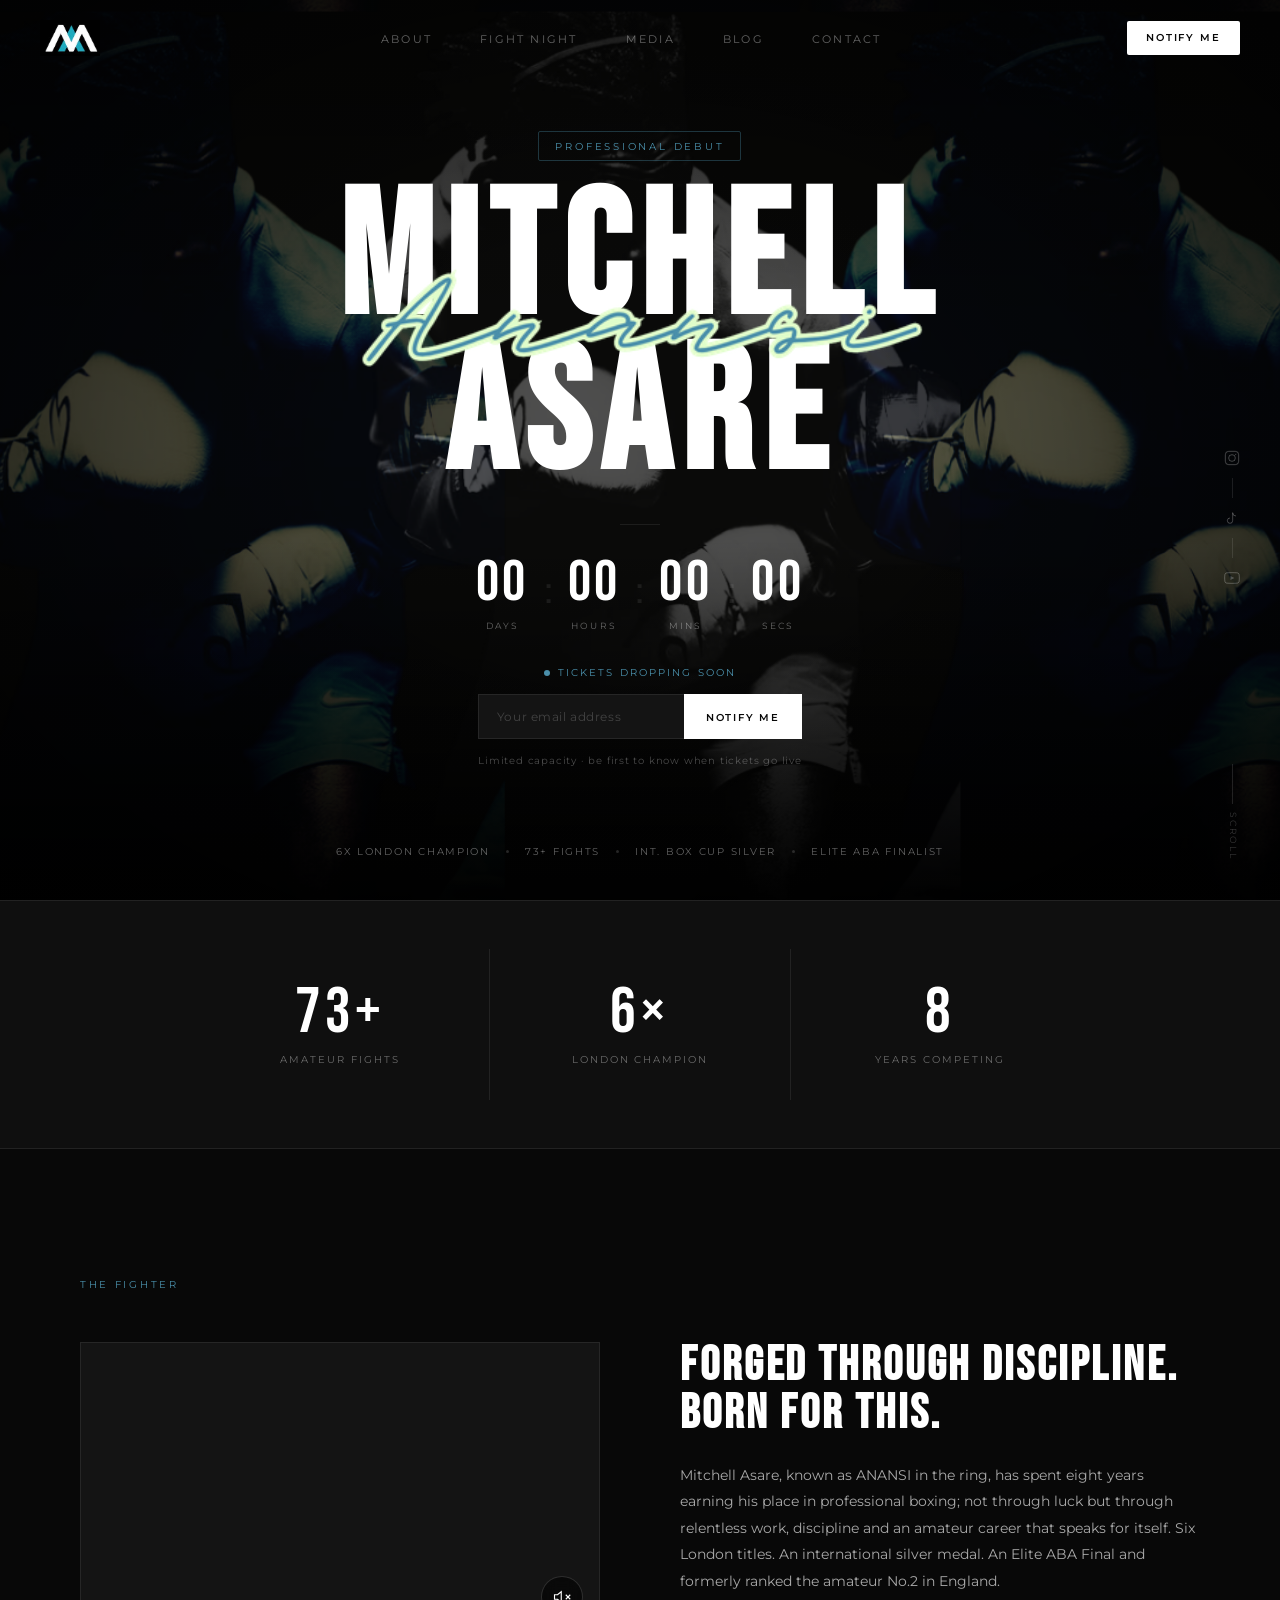
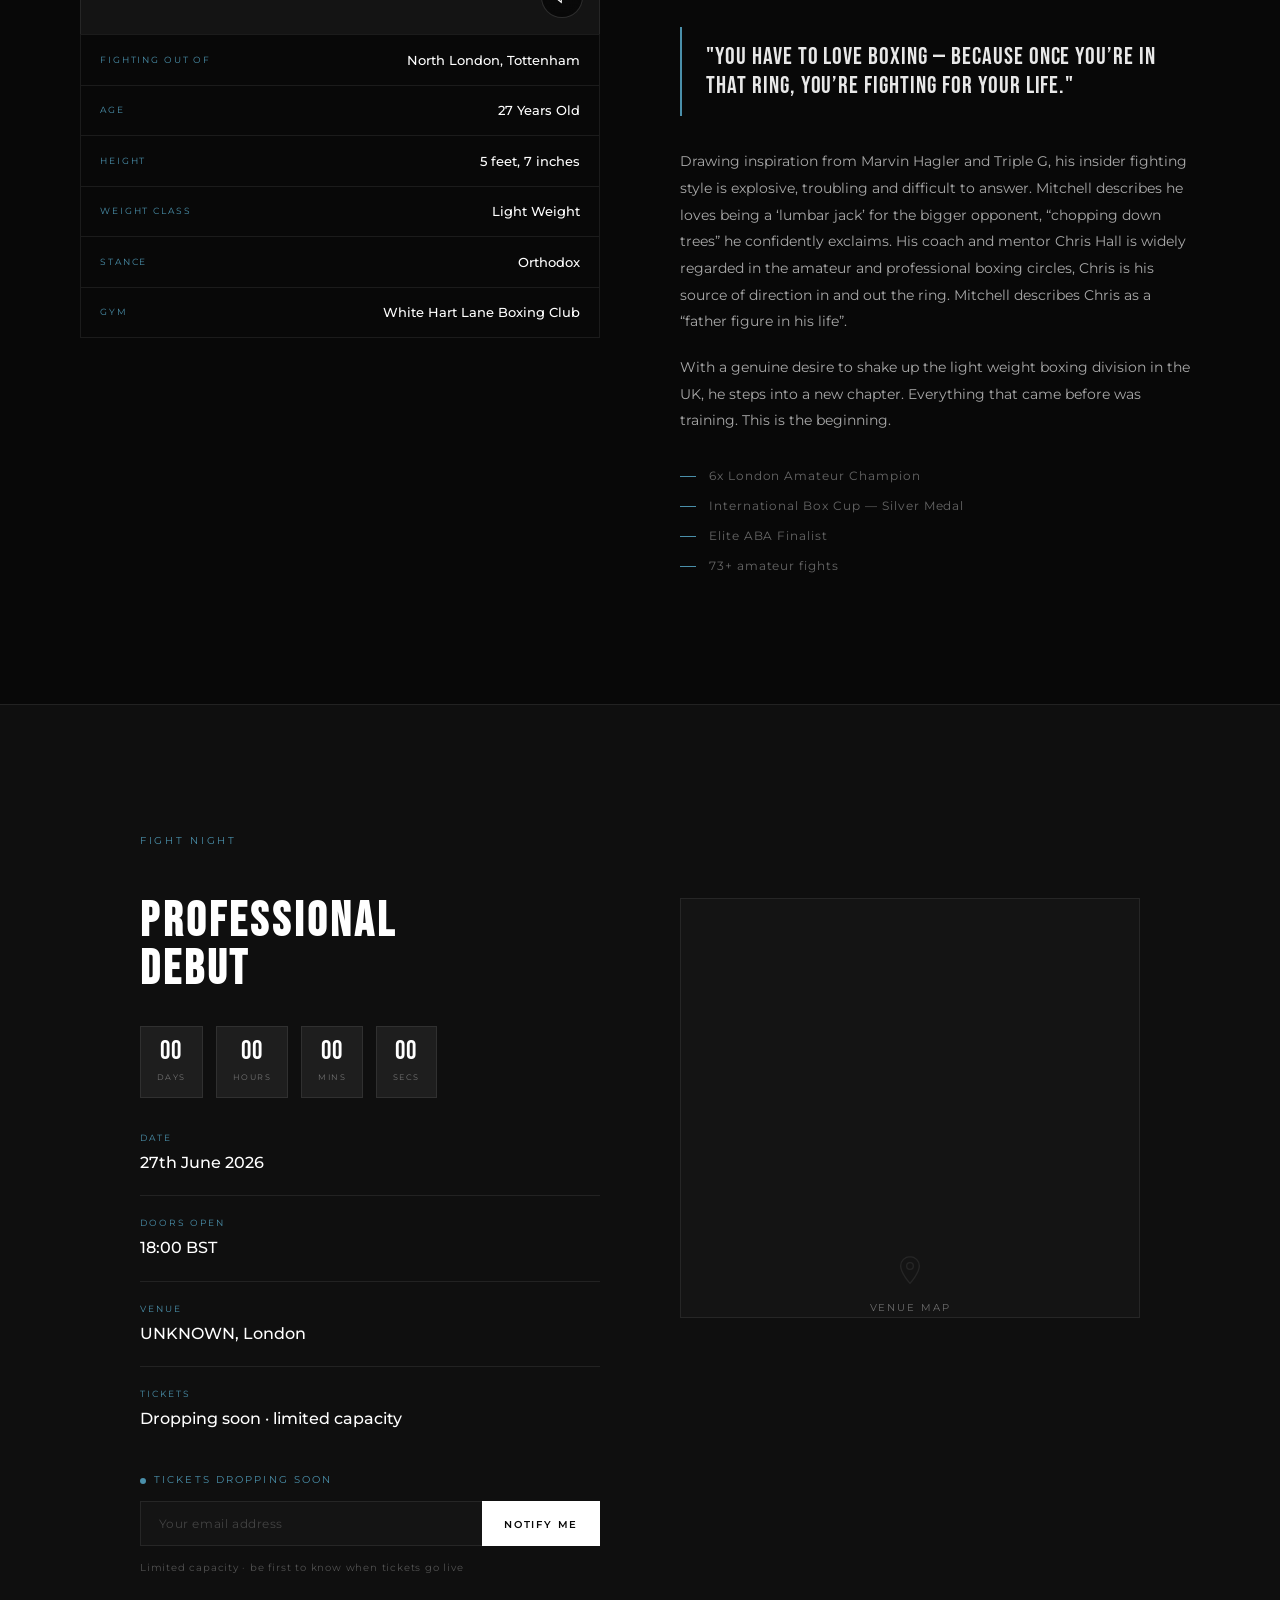
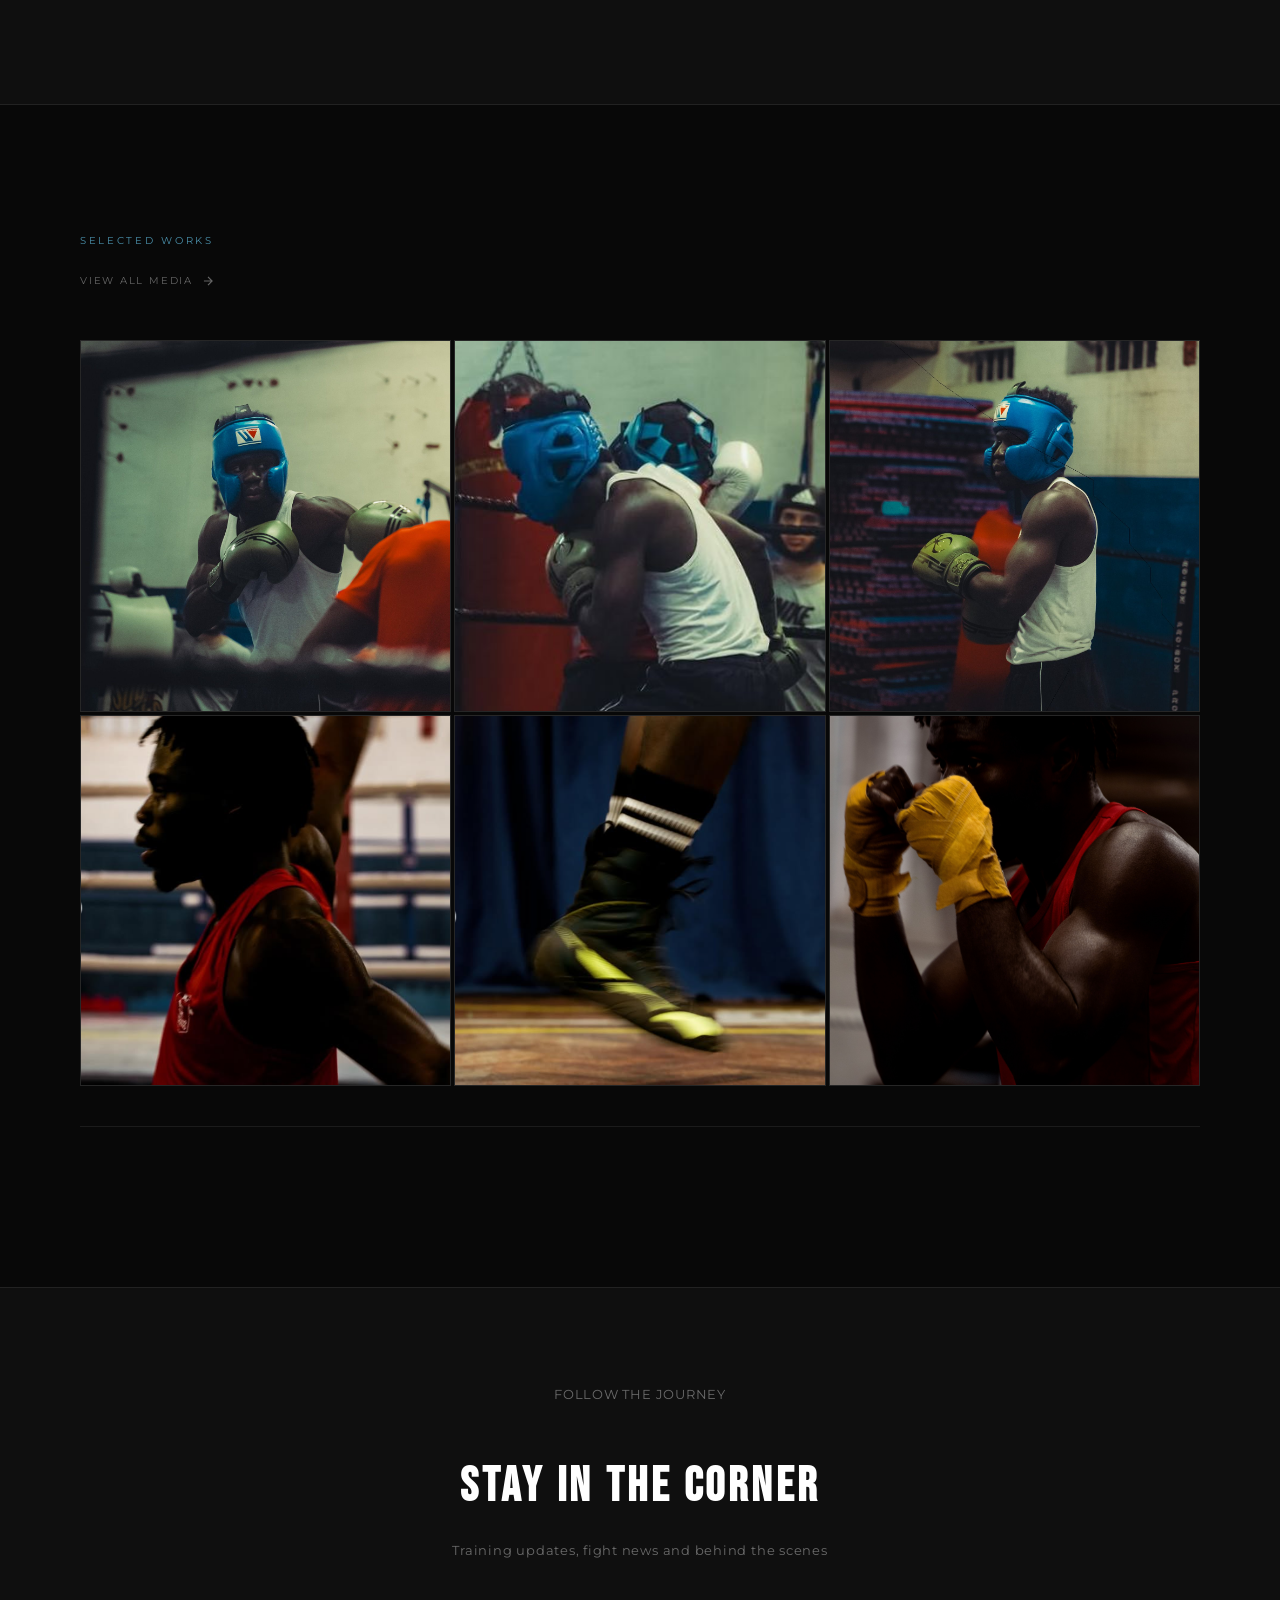
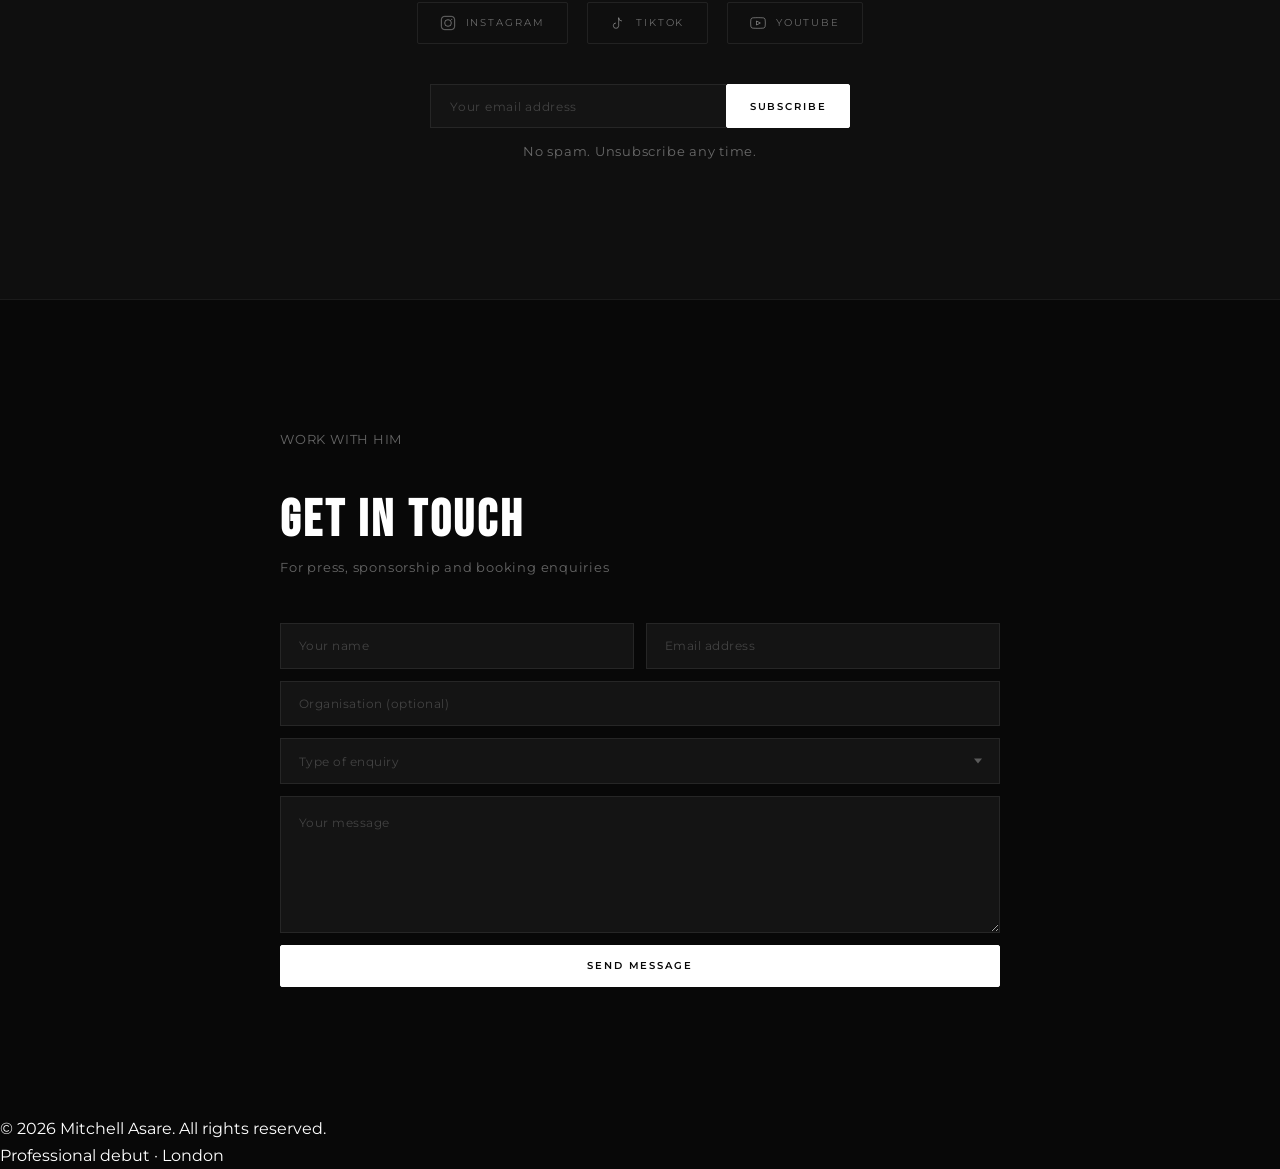
==== commit 0d9cd14b: "." ====
--- a/index.html
+++ b/index.html
@@ -3,7 +3,16 @@
 <head>
   <meta charset="UTF-8" />
   <meta name="viewport" content="width=device-width, initial-scale=1.0" />
-  <title>Mitchell Asare — Professional Debut</title>
+  <title>Mitchell Asare — Professional Debut | North London</title>
+
+
+<meta name="description" content="Mitchell Asare — 6x London Amateur Champion, 70+ fights, turning professional. Follow the journey, catch the debut." />
+<meta name="keywords" content="Mitchell Asare, London boxer, professional boxing debut, amateur champion London" />
+<meta property="og:title" content="Mitchell Asare — Pro Debut" />
+<meta property="og:description" content="6x London Champion turns professional. Get tickets to the debut." />
+<!-- <meta property="og:image" content="./assets/images/og-image.jpg" /> -->
+<!-- <link rel="canonical" href="https://yoursite.com" /> -->
+
   <link rel="preconnect" href="https://fonts.googleapis.com" />
   <link rel="preconnect" href="https://fonts.gstatic.com" crossorigin />
   <link href="https://fonts.googleapis.com/css2?family=Bebas+Neue&family=Montserrat:wght@300;400;500;600&display=swap" rel="stylesheet" />
@@ -11,6 +20,8 @@
   <link href="styles/root.css" rel="stylesheet" />
   <link href="styles/critical.css" rel="stylesheet" />
   <link href="styles/local.css" rel="stylesheet" />
+  <link href="styles/nav.css" rel="stylesheet" />
+
 
 </head>
 
@@ -18,19 +29,22 @@
   <!-- ─── Nav ─────────────────────────────────────────────────── -->
   <nav id="nav">
     <a href="#hero" class="nav-logo">
-      <img src="assets/images/logo.jpg" alt="Logo with the initials M and A" height="36" onerror="this.style.display='none'; this.nextElementSibling.style.display='block';" />
-      <span class="nav-logo-fallback">Mitchell asare</span>
+      <img src="logo.jpg" alt="Logo with the initials M and A" height="36" onerror="this.style.display='none'; this.nextElementSibling.style.display='block';" />
+      <span class="nav-logo-fallback">Mitchell Asare</span>
     </a>
  
-    <!-- Desktop nav links (hidden on mobile) -->
+
     <ul class="nav-links">
       <li><a href="#about">About</a></li>
       <li><a href="#fight">Fight night</a></li>
-      <li><a href="#gallery">Gallery</a></li>
+      <li><a href="media.html">Media</a></li>
+      <li><a href="blog.html">Blog</a></li>
       <li><a href="#contact">Contact</a></li>
     </ul>
  
     <a href="#fight" class="nav-ticket" id="nav-ticket-btn">Notify me</a>
+
+    
  
     <!-- CS-style toggle (mobile only) -->
     <button class="cs-toggle" id="cs-toggle" aria-label="Open menu" aria-expanded="false" aria-controls="cs-ul-wrapper" aria-haspopup="menu">
@@ -46,43 +60,48 @@
       <ul class="cs-ul">
         <li class="cs-li"><a href="#about"   class="cs-li-link">About</a></li>
         <li class="cs-li"><a href="#fight"   class="cs-li-link">Fight night</a></li>
-        <li class="cs-li"><a href="#gallery" class="cs-li-link">Gallery</a></li>
+          <li class="cs-li"><a href="media.html" class="cs-li-link">Media</a></li>
+        <li class="cs-li"><a href="blog.html" class="cs-li-link">Blog</a></li>
         <li class="cs-li"><a href="#contact" class="cs-li-link">Contact</a></li>
       </ul>
       <div class="cs-menu-footer">
         <a href="#fight" class="cs-menu-notify" id="menu-notify-btn">Notify me</a>
         <div class="cs-menu-socials">
-          <a href="YOUR_INSTAGRAM_URL" class="cs-menu-social-link" aria-label="Instagram" target="_blank" rel="noopener">
+          <a  class="cs-menu-social-link" aria-label="Instagram" target="_blank" rel="noopener">
             <svg viewBox="0 0 24 24" fill="none" stroke="currentColor" stroke-width="1.5" width="18" height="18"><rect x="2" y="2" width="20" height="20" rx="5"/><circle cx="12" cy="12" r="5"/><circle cx="17.5" cy="6.5" r="1" fill="currentColor" stroke="none"/></svg>
           </a>
-          <a href="YOUR_TIKTOK_URL" class="cs-menu-social-link" aria-label="TikTok" target="_blank" rel="noopener">
+          <a  class="cs-menu-social-link" aria-label="TikTok" target="_blank" rel="noopener">
             <svg viewBox="0 0 24 24" fill="none" stroke="currentColor" stroke-width="1.5" width="18" height="18"><path d="M9 12a4 4 0 1 0 4 4V4a5 5 0 0 0 5 5"/></svg>
           </a>
-          <a href="YOUR_YOUTUBE_URL" class="cs-menu-social-link" aria-label="YouTube" target="_blank" rel="noopener">
+          <a  class="cs-menu-social-link" aria-label="YouTube" target="_blank" rel="noopener">
             <svg viewBox="0 0 24 24" fill="none" stroke="currentColor" stroke-width="1.5" width="18" height="18"><path d="M22.54 6.42a2.78 2.78 0 0 0-1.95-1.96C18.88 4 12 4 12 4s-6.88 0-8.59.46A2.78 2.78 0 0 0 1.46 6.42 29 29 0 0 0 1 12a29 29 0 0 0 .46 5.58 2.78 2.78 0 0 0 1.95 1.95C5.12 20 12 20 12 20s6.88 0 8.59-.47a2.78 2.78 0 0 0 1.95-1.95A29 29 0 0 0 23 12a29 29 0 0 0-.46-5.58z"/><polygon points="9.75 15.02 15.5 12 9.75 8.98 9.75 15.02" fill="currentColor" stroke="none"/></svg>
           </a>
         </div>
         <div class="cs-menu-creds">
           <span>6x London Champion</span>
           <span class="dot">·</span>
-          <span>70+ fights</span>
+          <span>73+ fights</span>
           <span class="dot">·</span>
           <span>Pro debut</span>
         </div>
       </div>
     </div>
   </nav>
+ 
   <!-- ─── 01 · HERO ────────────────────────────────────────────── -->
   <section id="hero">
     <div class="hero-bg">
-      <img src="assets/images/hero-bg2.png">
+      <img src="assets/images/hero-bg.png">
          
     </div>
  
-    <div class="hero-content">
+     <div class="hero-content">
       <div class="hero-tag">Professional debut</div>
-      <h1 class="hero-name">MITCHELL<br>ASARE</h1>
-      <!-- <br>"ANANSI" -->
+      <h1 class="hero-name">
+        <img class="stage-name" src="assets/images/stage-name.png" alt="Stage name" />
+        <span class="hero-firstname">Mitchell</span>
+        <span class="hero-surname">Asare</span>
+      </h1>
       <div class="hero-divider"></div>
  
       <div class="countdown" id="countdown">
@@ -106,7 +125,7 @@
           <span class="countdown-label">Secs</span>
         </div>
       </div>
- 
+
       <!-- Smart ticket block — controlled by TICKETS_LIVE in JS -->
       <div id="hero-ticket-block"></div>
     </div>
@@ -114,7 +133,7 @@
     <div class="hero-creds">
       <span class="hero-cred-item">6x London Champion</span>
       <span class="hero-cred-dot"></span>
-      <span class="hero-cred-item">70+ fights</span>
+      <span class="hero-cred-item">73+ fights</span>
       <span class="hero-cred-dot"></span>
       <span class="hero-cred-item">Int. Box Cup Silver</span>
       <span class="hero-cred-dot"></span>
@@ -126,17 +145,19 @@
       <span>Scroll</span>
     </div>
   </section>
+
+
     <!-- Social strip — right side of hero -->
     <div class="hero-social-strip">
-      <a href="YOUR_INSTAGRAM_URL" class="hero-social-link" aria-label="Instagram" target="_blank" rel="noopener">
+      <a class="hero-social-link" aria-label="Instagram" target="_blank" rel="noopener">
         <svg viewBox="0 0 24 24" fill="none" stroke="currentColor" stroke-width="1.5" width="16" height="16"><rect x="2" y="2" width="20" height="20" rx="5"/><circle cx="12" cy="12" r="5"/><circle cx="17.5" cy="6.5" r="1" fill="currentColor" stroke="none"/></svg>
       </a>
       <div class="hero-social-line"></div>
-      <a href="YOUR_TIKTOK_URL" class="hero-social-link" aria-label="TikTok" target="_blank" rel="noopener">
+      <a class="hero-social-link" aria-label="TikTok" target="_blank" rel="noopener">
         <svg viewBox="0 0 24 24" fill="none" stroke="currentColor" stroke-width="1.5" width="16" height="16"><path d="M9 12a4 4 0 1 0 4 4V4a5 5 0 0 0 5 5"/></svg>
       </a>
       <div class="hero-social-line"></div>
-      <a href="YOUR_YOUTUBE_URL" class="hero-social-link" aria-label="YouTube" target="_blank" rel="noopener">
+      <a  class="hero-social-link" aria-label="YouTube" target="_blank" rel="noopener">
         <svg viewBox="0 0 24 24" fill="none" stroke="currentColor" stroke-width="1.5" width="16" height="16"><path d="M22.54 6.42a2.78 2.78 0 0 0-1.95-1.96C18.88 4 12 4 12 4s-6.88 0-8.59.46A2.78 2.78 0 0 0 1.46 6.42 29 29 0 0 0 1 12a29 29 0 0 0 .46 5.58 2.78 2.78 0 0 0 1.95 1.95C5.12 20 12 20 12 20s6.88 0 8.59-.47a2.78 2.78 0 0 0 1.95-1.95A29 29 0 0 0 23 12a29 29 0 0 0-.46-5.58z"/><polygon points="9.75 15.02 15.5 12 9.75 8.98 9.75 15.02" fill="currentColor" stroke="none"/></svg>
       </a>
     </div>
@@ -158,7 +179,7 @@
   <section id="stats">
     <div class="stats-grid">
       <div class="stat-item">
-        <span class="stat-num">70+</span>
+        <span class="stat-num">73+</span>
         <span class="stat-label">Amateur fights</span>
       </div>
       <div class="stat-item">
@@ -176,49 +197,94 @@
   <section id="about">
     <p class="section-eyebrow">The fighter</p>
     <div class="about-grid">
+      <div class="about-left">
  
       <div class="video-wrap">
-        
-<video
+    <video
     class="scroll-video"
     playsinline
     preload="metadata"
+    muted
     loop>
-
-    <source
-        src="https://scontent-bru2-1.cdninstagram.com/o1/v/t16/f2/m69/AQOPk3YukCGVgoIJ9GtJs90voD-G_pd5Fmw_PX4xig84vmDv9WxiRPHjspd9v8_CtV6j-ijo9WWp0WQ2zSXEnWoC.mp4?strext=1&_nc_cat=109&_nc_sid=5e9851&_nc_ht=scontent-bru2-1.cdninstagram.com&_nc_ohc=vW71YqUKp_EQ7kNvwHnJbxV&efg=[base64]%3D&ccb=17-1&vs=990e70116ef4d215&_nc_vs=[base64]&_nc_gid=k-R4Z7OUIhJVrPMRXvM3Bw&_nc_zt=28&_nc_ss=7a3ba&oh=00_Af5AVfoQHSHR0vDuujIO0siNr8XJQZWe7PyoJMyP0zLS2A&oe=6A038F37"
-        type="video/mp4">
-
-</video>
-                 
-       
-        <div class="video-placeholder">
-          <!-- <svg viewBox="0 0 48 48" fill="none" xmlns="http://www.w3.org/2000/svg">
-            <circle cx="24" cy="24" r="22" stroke="currentColor" stroke-width="1.5"/>
-            <path d="M20 16L34 24L20 32V16Z" fill="currentColor"/>
-          </svg> -->
-          <!-- <span>Training video</span> -->
-        </div>
-      </div>
- 
+    <source src="assets/videos/ma-video.mp4" type="video/mp4">
+  </video>
+  
+
+  <!-- Unmute button -->
+  <button class="unmute-btn" id="unmute-btn" aria-label="Unmute video">
+    <svg class="icon-muted" viewBox="0 0 24 24" fill="none" stroke="currentColor" stroke-width="1.5" width="18" height="18">
+      <path d="M11 5L6 9H2v6h4l5 4V5z"/>
+      <line x1="23" y1="9" x2="17" y2="15"/>
+      <line x1="17" y1="9" x2="23" y2="15"/>
+    </svg>
+    <svg class="icon-unmuted" viewBox="0 0 24 24" fill="none" stroke="currentColor" stroke-width="1.5" width="18" height="18" style="display:none">
+      <path d="M11 5L6 9H2v6h4l5 4V5z"/>
+      <path d="M19.07 4.93a10 10 0 0 1 0 14.14"/>
+      <path d="M15.54 8.46a5 5 0 0 1 0 7.07"/>
+    </svg>
+  </button>
+
+  
+         </div><!-- end video-wrap -->
+
+      <!-- Fighter stats -->
+      <div class="fighter-stats">
+        <div class="fighter-stat">
+          <span class="fighter-stat-label">FIGHTING OUT OF</span>
+          
+          <span class="fighter-stat-value">North London, Tottenham</span>
+        </div>
+        <div class="fighter-stat">
+          <span class="fighter-stat-label">Age</span>
+          
+          <span class="fighter-stat-value">27 Years Old</span>
+        </div>
+        <div class="fighter-stat">
+          <span class="fighter-stat-label">Height</span>
+          <span class="fighter-stat-value"> 5 feet, 7 inches </span>
+        </div>
+        <div class="fighter-stat">
+          <span class="fighter-stat-label">Weight class</span>
+          <span class="fighter-stat-value">Light Weight</span>
+        </div>
+        <div class="fighter-stat">
+          <span class="fighter-stat-label">Stance</span>
+          <span class="fighter-stat-value">Orthodox</span>
+        </div>
+        <div class="fighter-stat">
+          <span class="fighter-stat-label">Gym</span>
+          <span class="fighter-stat-value">White Hart Lane Boxing Club </span>
+        </div>
+        <!-- <div class="fighter-stat">
+          <span class="fighter-stat-label">Trainer</span>
+          <span class="fighter-stat-value">[Trainer Name]</span>
+        </div> -->
+      </div>
+
+      </div><!-- end about-left -->
+
+      
       <div class="about-text">
-        <h2>Made through discipline.<br>Born for this.</h2>
+        <h2>Forged through discipline.<br>Born for this.</h2>
         <p>
           <!-- Replace with his real story -->
-          Mitchell Asare has spent eight years earning his place in professional boxing; not through luck but through relentless work, discipline and an amateur career that speaks for itself. Six London titles. An international silver medal. An Elite ABA Final.
+          Mitchell Asare, known as ANANSI in the ring, has spent eight years earning his place in professional boxing; not through luck but through relentless work, discipline and an amateur career that speaks for itself. Six London titles. An international silver medal. An Elite ABA Final and formerly ranked the amateur No.2 in England.
         </p>
         <div class="pull-quote">
           <!-- Replace with a real quote from him -->
           "You have to love boxing — because once you’re in that ring, you’re fighting for your life."
         </div>
         <p>
-          Now, turning professional, he steps into a new chapter. Everything that came before was training. This is the beginning.
+          Drawing inspiration from Marvin Hagler and Triple G, his insider fighting style is explosive, troubling and difficult to answer.   Mitchell describes he loves being a ‘lumbar jack’ for the bigger opponent, “chopping down trees” he confidently exclaims. His coach and mentor Chris Hall is widely regarded in the amateur and professional boxing circles, Chris is his source of direction in and out the ring. Mitchell describes Chris as a “father figure in his life”.
+        </p>
+        <p>
+          With a genuine desire to shake up the light weight boxing division in the UK, he steps into a new chapter. Everything that came before was training. This is the beginning.
         </p>
         <div class="cred-list">
           <div class="cred-list-item">6x London Amateur Champion</div>
-          <div class="cred-list-item">International Box Cup — Silver</div>
+          <div class="cred-list-item">International Box Cup — Silver Medal</div>
           <div class="cred-list-item">Elite ABA Finalist</div>
-          <div class="cred-list-item">70+ amateur contests</div>
+          <div class="cred-list-item">73+ amateur fights</div>
         </div>
       </div>
  
@@ -266,7 +332,7 @@
             <div class="fight-meta-divider"></div>
             <div class="fight-meta-item">
               <span class="fight-meta-label">Venue</span>
-              <span class="fight-meta-value">???, London</span>
+              <span class="fight-meta-value">UNKNOWN, London</span>
             </div>
             <div class="fight-meta-divider"></div>
             <div class="fight-meta-item">
@@ -280,14 +346,14 @@
         </div>
  
         <div class="map-wrap">
-          <!--
-            Replace with Google Maps embed:
+          
+       
             <iframe
               src="https://www.google.com/maps/embed?pb=YOUR_EMBED_URL"
               width="100%" height="100%" style="border:0;"
               allowfullscreen loading="lazy"
               referrerpolicy="no-referrer-when-downgrade"></iframe>
-          -->
+         
           <svg width="32" height="32" viewBox="0 0 24 24" fill="none" stroke="currentColor" stroke-width="1" opacity="0.2">
             <path d="M12 2C8.13 2 5 5.13 5 9c0 5.25 7 13 7 13s7-7.75 7-13c0-3.87-3.13-7-7-7z"/>
             <circle cx="12" cy="9" r="2.5"/>
@@ -301,15 +367,33 @@
  
   <!-- ─── 05 · GALLERY ─────────────────────────────────────────── -->
   <section id="gallery">
-    <p class="section-eyebrow">Gallery</p>
+    <div class="gallery-header">
+      <p class="section-eyebrow">Selected works</p>
+      <a href="media.html" class="gallery-view-all">
+        View all media
+        <svg width="14" height="14" viewBox="0 0 24 24" fill="none" stroke="currentColor" stroke-width="2"><path d="M5 12h14M12 5l7 7-7 7"/></svg>
+      </a>
+    </div>
     <div class="gallery-grid">
       <!-- Replace each item with: <img src="your-photo.jpg" alt="description" /> -->
-      <div class="gallery-item"><div class="gallery-placeholder">Photo 1</div><img src="assets/images/gallery/pic4.jpg"></div>
-      <div class="gallery-item"><div class="gallery-placeholder">Photo 2</div><img src="assets/images/gallery/pic5.jpg"></div>
-      <div class="gallery-item"><div class="gallery-placeholder">Photo 3</div><img src="assets/images/gallery/pic3.jpg"></div>
-      <div class="gallery-item"><div class="gallery-placeholder">Photo 4</div><img src="assets/images/gallery/pic4.jpg"></div>
-      <div class="gallery-item"><div class="gallery-placeholder">Photo 5</div><img src="assets/images/gallery/pic5.jpg"></div>
-      <div class="gallery-item"><div class="gallery-placeholder">Photo 6</div><img src="assets/images/gallery/pic3.jpg"></div>
+      <div class="gallery-item"><div class="gallery-placeholder"></div><img src="assets/images/gallery/pics/4.jpeg"></div>
+      
+      <div class="gallery-item">
+        <div class="gallery-placeholder"></div>
+        <img src="assets/images/gallery/pics/13.jpeg" alt="Mitchell Asare photographed in black and white training with his coach"></div>
+
+      <div class="gallery-item"><div class="gallery-placeholder"></div>
+    <img src="assets/images/gallery/pics/3.jpeg" alt="Mitchell Asare photographedin black and white">
+  </div>
+      <div class="gallery-item"><div class="gallery-placeholder"><img src="assets/images/gallery/pics/16.png"></div></div>
+      <div class="gallery-item"><div class="gallery-placeholder"><img src="assets/images/gallery/pics/15.png"></div></div>
+      <div class="gallery-item"><div class="gallery-placeholder"><img src="assets/images/gallery/pics/7.jpeg"></div></div>
+    </div>
+    <div class="gallery-footer">
+      <!-- <a href="media.html" class="gallery-cta">
+        View all photos &amp; videos
+        <svg width="14" height="14" viewBox="0 0 24 24" fill="none" stroke="currentColor" stroke-width="2"><path d="M5 12h14M12 5l7 7-7 7"/></svg>
+      </a> -->
     </div>
   </section>
  
@@ -321,24 +405,25 @@
       <p>Training updates, fight news and behind the scenes</p>
  
       <div class="social-links">
-        <a href="YOUR_INSTAGRAM_URL" class="social-link" target="_blank" rel="noopener">
+        <a class="social-link" target="_blank" aria-label="Instagram" rel="noopener">
           <svg width="16" height="16" viewBox="0 0 24 24" fill="none" stroke="currentColor" stroke-width="1.5"><rect x="2" y="2" width="20" height="20" rx="5"/><circle cx="12" cy="12" r="5"/><circle cx="17.5" cy="6.5" r="1" fill="currentColor" stroke="none"/></svg>
           Instagram
         </a>
-        <a href="YOUR_TIKTOK_URL" class="social-link" target="_blank" rel="noopener">
+        <a class="social-link" target="_blank" aria-label="TikTok" rel="noopener">
           <svg width="16" height="16" viewBox="0 0 24 24" fill="none" stroke="currentColor" stroke-width="1.5"><path d="M9 12a4 4 0 1 0 4 4V4a5 5 0 0 0 5 5"/></svg>
           TikTok
         </a>
-        <a href="YOUR_YOUTUBE_URL" class="social-link" target="_blank" rel="noopener">
+        <a class="social-link" target="_blank" aria-label="YouTube" rel="noopener">
           <svg width="16" height="16" viewBox="0 0 24 24" fill="none" stroke="currentColor" stroke-width="1.5"><path d="M22.54 6.42a2.78 2.78 0 0 0-1.95-1.96C18.88 4 12 4 12 4s-6.88 0-8.59.46A2.78 2.78 0 0 0 1.46 6.42 29 29 0 0 0 1 12a29 29 0 0 0 .46 5.58 2.78 2.78 0 0 0 1.95 1.95C5.12 20 12 20 12 20s6.88 0 8.59-.47a2.78 2.78 0 0 0 1.95-1.95A29 29 0 0 0 23 12a29 29 0 0 0-.46-5.58z"/><polygon points="9.75 15.02 15.5 12 9.75 8.98 9.75 15.02"/></svg>
           YouTube
         </a>
       </div>
  
-      <form class="email-form" onsubmit="handleEmail(event)">
+            <form class="email-form" id="newsletter-form" onsubmit="handleNewsletter(event)">
         <input type="email" placeholder="Your email address" required />
-        <button type="submit">Notify me</button>
+        <button type="submit" class="btn-primary-input">Subscribe</button>
       </form>
+      <p class="newsletter-note">No spam. Unsubscribe any time.</p>
     </div>
   </section>
  
@@ -369,7 +454,9 @@
  
         <textarea name="message" placeholder="Your message" rows="5" required></textarea>
  
-        <button type="submit" class="btn-primary" id="contact-submit">Send message</button>
+        <button type="submit" class="btn-primary-input" id="contact-submit">Send message</button>
+
+     
  
         <div class="contact-success" id="contact-success">
           <svg width="16" height="16" viewBox="0 0 24 24" fill="none" stroke="currentColor" stroke-width="2"><polyline points="20 6 9 17 4 12"/></svg>
@@ -378,12 +465,41 @@
       </form>
     </div>
   </section>
+
  
   <!-- ─── Footer ───────────────────────────────────────────────── -->
   <footer>
     <p>&copy; 2026 Mitchell Asare. All rights reserved.</p>
     <p>Professional debut · London</p>
   </footer>
-  <script src="script.js"></script>
+
+
+ <script src="/js/config.js"></script>
+<script src="/js/nav.js"></script>
+<script src="/js/countdown.js"></script>
+<script src="/js/tickets.js"></script>
+<script src="/js/index.js"></script>
+  <!-- countdown -->
+  <script>
+ 
+startCountdown({
+  days:  'cd-days',
+  hours: 'cd-hours',
+  mins:  'cd-mins',
+  secs:  'cd-secs'
+});
+
+startCountdown({
+  days:  'fcd-days',
+  hours: 'fcd-hours',
+  mins:  'fcd-mins',
+  secs:  'fcd-secs'
+});
+  </script>
+
+
+
 </body>
-</html>+</html>
+
+
--- a/styles/root.css
+++ b/styles/root.css
@@ -25,4 +25,138 @@
       font-weight: 400;
       line-height: 1.7;
       overflow-x: hidden;
+    }
+
+    /* root.css */
+.btn-primary,
+.btn-primary-input {
+  display: inline-block;
+  font-family: var(--font-body);
+  font-size: 0.65rem;
+  letter-spacing: 0.18em;
+  text-transform: uppercase;
+  font-weight: 600;
+  color: var(--black);
+  background: var(--white);
+  border: 1px solid var(--white);
+  padding: 0.85rem 1.4rem;
+  border-radius: 2px;
+  cursor: pointer;
+  text-decoration: none;
+  transition: background 0.2s, color 0.2s;
+  white-space: nowrap;
+}
+
+.btn-primary:hover,
+.btn-primary-input:hover {
+  background: var(--accent);
+  border-color: var(--accent);
+  color: var(--white);
+}
+
+
+.media-filters,
+.blog-filters {
+  display: flex;
+  align-items: center;
+  gap: 0.6rem;
+  flex-wrap: wrap;
+  padding: 1.5rem 2.5rem;
+  border-bottom: 1px solid var(--border);
+}
+
+    .filter-btn {
+      font-size: 0.62rem;
+      letter-spacing: 0.16em;
+      text-transform: uppercase;
+      color: var(--muted);
+      background: none;
+      border: 1px solid var(--border);
+      padding: 0.4rem 1rem;
+      border-radius: 2px;
+      cursor: pointer;
+      transition: color 0.2s, border-color 0.2s, background 0.2s;
+      font-family: var(--font-body);
+    }
+
+    .filter-btn:hover,
+    .filter-btn.active {
+      color: var(--white);
+      border-color: rgba(255,255,255,0.3);
+      background: rgba(255,255,255,0.05);
+    }
+
+    .filter-btn.active {
+      color: var(--accent);
+      border-color: var(--accent);
+      background: var(--accent-dim);
+    }
+
+   .filter-label {
+      font-size: 0.58rem;
+      letter-spacing: 0.18em;
+      text-transform: uppercase;
+      color: rgba(255,255,255,0.2);
+      margin-right: 0.4rem;
+    }
+
+
+    /* ─── Load more button ─────────────────────────────────────── */
+    .load-more-wrap {
+      text-align: center;
+      margin-top: 3rem;
+    }
+
+    .load-more-btn {
+      font-size: 0.68rem;
+      letter-spacing: 0.2em;
+      text-transform: uppercase;
+      color: var(--muted);
+      background: none;
+      border: 1px solid var(--border);
+      padding: 0.9rem 2.5rem;
+      cursor: pointer;
+      font-family: var(--font-body);
+      border-radius: 2px;
+      transition: color 0.2s, border-color 0.2s;
+    }
+
+    .load-more-btn:hover { color: var(--white); border-color: rgba(255,255,255,0.3); }
+
+
+
+    .section-eyebrow {
+      font-size: 0.6rem;
+      letter-spacing: 0.28em;
+      text-transform: uppercase;
+      color: var(--accent);
+      margin-bottom: 1rem;
+    }
+
+       .btn-gold {
+      display: inline-block;
+      font-size: 0.7rem;
+      letter-spacing: 0.22em;
+      text-transform: uppercase;
+      font-weight: 600;
+      color: var(--black);
+      background: var(--gold);
+      padding: 1rem 2.8rem;
+      border-radius: 2px;
+      text-decoration: none;
+      transition: background 0.25s;
+    }
+
+    .btn-gold:hover { background: #e0b84e; }
+
+    @keyframes pulse {
+      0%, 100% { opacity: 1; transform: scale(1); }
+      50%       { opacity: 0.4; transform: scale(0.7); }
+    }
+
+       .urgency-dot {
+      width: 6px; height: 6px;
+      border-radius: 50%;
+      background: #e8a838;
+      animation: pulse 1.8s ease-in-out infinite;
     }
--- a/styles/critical.css
+++ b/styles/critical.css
@@ -11,36 +11,40 @@
       overflow: hidden;
       text-align: center;
     }
-
-    .hero-bg {
-      position: absolute;
-      inset: 0;
-      background: var(--black);
-      /* Replace with: background-image: url('your-photo.jpg'); background-size: cover; background-position: center top; */
-    }
-
-    /* Grain texture overlay */
-    .hero-bg::before {
-      content: '';
-      position: absolute;
-      inset: 0;
-      background-image: url("data:image/svg+xml,%3Csvg viewBox='0 0 256 256' xmlns='http://www.w3.org/2000/svg'%3E%3Cfilter id='noise'%3E%3CfeTurbulence type='fractalNoise' baseFrequency='0.9' numOctaves='4' stitchTiles='stitch'/%3E%3C/filter%3E%3Crect width='100%25' height='100%25' filter='url(%23noise)' opacity='0.04'/%3E%3C/svg%3E");
-      opacity: 0.4;
-      z-index: 1;
-      pointer-events: none;
-    }
-
-    /* Dark vignette */
-    .hero-bg::after {
-      content: '';
-      position: absolute;
-      inset: 0;
-      background:
-        radial-gradient(ellipse at center, transparent 30%, rgba(0,0,0,0.7) 100%),
-        linear-gradient(to bottom, rgba(0,0,0,0.3) 0%, transparent 40%, transparent 60%, rgba(0,0,0,0.95) 100%);
-      z-index: 2;
-    }
-
+.hero-bg {
+  position: absolute;
+  inset: 0;
+  z-index: 0;
+}
+
+.hero-bg img {
+  width: 100%;
+  height: 100%;
+  object-fit: cover;
+  object-position: center top;
+  display: block;
+}
+
+#hero::before {
+  content: '';
+  position: absolute;
+  inset: 0;
+  background-image: url("data:image/svg+xml,..."); /* your grain */
+  opacity: 0.4;
+  z-index: 1;
+  pointer-events: none;
+}
+
+#hero::after {
+  content: '';
+  position: absolute;
+  inset: 0;
+  background:
+    radial-gradient(ellipse at center, transparent 30%, rgba(0,0,0,0.7) 100%),
+    linear-gradient(to bottom, rgba(0,0,0,0.3) 0%, transparent 40%, transparent 60%, rgba(0,0,0,0.95) 100%);
+  z-index: 2;
+  pointer-events: none;
+}
     .hero-content {
       position: relative;
       z-index: 10;
@@ -56,7 +60,7 @@
       to   { opacity: 1; transform: translateY(0); }
     }
 
-    .hero-tag {
+.hero-tag {
       font-size: 0.62rem;
       letter-spacing: 0.28em;
       text-transform: uppercase;
@@ -67,7 +71,7 @@
       margin-bottom: 1.5rem;
       animation: heroFadeUp 1.2s 0.1s cubic-bezier(0.16, 1, 0.3, 1) both;
     }
-
+ 
     .hero-name {
       font-family: var(--font-display);
       font-size: clamp(5rem, 14vw, 11rem);
@@ -75,8 +79,30 @@
       letter-spacing: 0.06em;
       color: var(--white);
       animation: heroFadeUp 1.2s 0.2s cubic-bezier(0.16, 1, 0.3, 1) both;
-    }
-
+      display: flex;
+      flex-direction: column;
+      align-items: center;
+      position: relative;
+    }
+ 
+    .hero-firstname,
+    .hero-surname {
+      display: block;
+      line-height: 0.88;
+    }
+ 
+    .stage-name {
+      position: absolute;
+      top: 48%;
+      left: 50%;
+      transform: translate(-50%, -50%);
+      width: clamp(8rem, 102vw, 45rem);
+      height: auto;
+      object-fit: contain;
+      z-index: 2;
+      pointer-events: none;
+    }
+ 
     .hero-divider {
       width: 40px;
       height: 1px;
@@ -220,7 +246,18 @@
       to   { top: 200%; }
     }
 
-
+    /* ── Media for scroll ── */
+      @media (max-width: 768px) {
+      /* nav { padding: 1rem 1.25rem; } */
+      /* .nav-links { display: none; } */
+ 
+      .hero-creds { flex-wrap: wrap; gap: 0.5rem; padding: 0 1.25rem; }
+      .scroll-hint { display: none; }
+      }
+
+    
+
+
+   
     
     
-  
--- a/styles/local.css
+++ b/styles/local.css
@@ -1,64 +1,3 @@
-
-    /* ─── Nav ──────────────────────────────────────────────────── */
-    nav {
-      position: fixed;
-      top: 0; left: 0; right: 0;
-      z-index: 100;
-      display: flex;
-      align-items: center;
-      justify-content: space-between;
-      padding: 1.25rem 2.5rem;
-      transition: background 0.4s, backdrop-filter 0.4s;
-    }
-
-    nav.scrolled {
-      background: rgba(8,8,8,0.88);
-      backdrop-filter: blur(12px);
-      border-bottom: 1px solid var(--border);
-    }
-
-    .nav-name {
-      font-family: var(--font-display);
-      font-size: 1.4rem;
-      letter-spacing: 0.14em;
-      color: var(--white);
-      text-decoration: none;
-    }
-
-    .nav-links {
-      display: flex;
-      gap: 2rem;
-      list-style: none;
-    }
-
-    .nav-links a {
-      font-size: 0.7rem;
-      letter-spacing: 0.2em;
-      text-transform: uppercase;
-      color: var(--muted);
-      text-decoration: none;
-      transition: color 0.2s;
-    }
-
-    .nav-links a:hover { color: var(--white); }
-
-    .nav-ticket {
-      font-size: 0.65rem;
-      letter-spacing: 0.18em;
-      text-transform: uppercase;
-      color: var(--black);
-      background: var(--white);
-      padding: 0.5rem 1.2rem;
-      border-radius: 2px;
-      text-decoration: none;
-      font-weight: 600;
-      transition: background 0.2s, color 0.2s;
-    }
-
-    .nav-ticket:hover {
-      background: var(--accent);
-      color: var(--white);
-    }
 
 
     /* ─── Hero social strip ────────────────────────────────────── */
@@ -150,15 +89,6 @@
       max-width: 1200px;
       margin: 0 auto;
     }
-
-    .section-eyebrow {
-      font-size: 0.6rem;
-      letter-spacing: 0.28em;
-      text-transform: uppercase;
-      color: var(--accent);
-      margin-bottom: 1rem;
-    }
-
     .about-grid {
       display: grid;
       grid-template-columns: 1fr 1fr;
@@ -168,14 +98,15 @@
     }
 
     /* Video embed */
-    .video-wrap {
-      position: relative;
-      width: 100%;
-      aspect-ratio: 16/9;
-      background: var(--dark);
-      border: 1px solid var(--border);
-      overflow: hidden;
-    }
+ .video-wrap {
+  position: relative;
+  width: 100%;
+  aspect-ratio: 16/9;
+  background: var(--dark);
+  border: 1px solid var(--border);
+  border-bottom: none;
+  overflow: hidden;
+}
 
     .video-wrap video {
       position: absolute;
@@ -185,33 +116,33 @@
       border: none;
     }
 
-    /* Video placeholder — remove once you have a real video */
-    .video-placeholder {
-      position: absolute;
-      inset: 0;
-      display: flex;
-      flex-direction: column;
-      align-items: center;
-      justify-content: center;
-      gap: 1rem;
-      color: var(--muted);
-    }
-
-    .video-placeholder svg {
-      width: 48px;
-      height: 48px;
-      opacity: 0.3;
-    }
-
-    .video-placeholder span {
-      font-size: 0.65rem;
-      letter-spacing: 0.18em;
-      text-transform: uppercase;
-    }
-
+
+.unmute-btn {
+  position: absolute;
+  bottom: 1rem;
+  right: 1rem;
+  width: 2.6rem;
+  height: 2.6rem;
+  background: rgba(0,0,0,0.55);
+  backdrop-filter: blur(8px);
+  border: 1px solid rgba(255,255,255,0.15);
+  border-radius: 50%;
+  display: flex;
+  align-items: center;
+  justify-content: center;
+  cursor: pointer;
+  color: white;
+  transition: background 0.2s, transform 0.2s;
+  z-index: 10;
+}
+
+.unmute-btn:hover {
+  background: rgba(0,0,0,0.8);
+  transform: scale(1.08);
+}
     .about-text h2 {
       font-family: var(--font-display);
-      font-size: clamp(2.4rem, 4vw, 3.2rem);
+      font-size: clamp(2rem, 4vw, 3rem);
       letter-spacing: 0.06em;
       line-height: 1;
       margin-bottom: 1.5rem;
@@ -513,31 +444,15 @@
       white-space: nowrap;
     }
  
+    .newsletter-note {
+      font-size: 0.6rem;
+      letter-spacing: 0.1em;
+      color: rgba(255,255,255,0.18);
+      margin-top: 0.8rem;
+    }
+ 
     .email-form button:hover { background: var(--accent); border-color: var(--accent); color: var(--white); }
-  /* ─── Nav logo ─────────────────────────────────────────────── */
-    .nav-logo {
-      display: flex;
-      align-items: center;
-      text-decoration: none;
-    }
- 
-    .nav-logo img {
-      height: 36px;
-      width: auto;
-      display: block;
-      /* filter: brightness(0) invert(1); */
-      transition: opacity 0.2s;
-    }
- 
-    .nav-logo img:hover { opacity: 0.7; }
- 
-    .nav-logo-fallback {
-      display: none; /* shown via JS onerror if logo.png is missing */
-      font-family: var(--font-display);
-      font-size: 1.4rem;
-      letter-spacing: 0.14em;
-      color: var(--white);
-    }
+  
      /* ─── 07 · Contact ─────────────────────────────────────────── */
     #contact {
       padding: 8rem 2.5rem;
@@ -670,29 +585,14 @@
     .contact-success.visible { display: flex; }
  
  
-    /* ─── Footer ───────────────────────────────────────────────── */
-    footer {
-      padding: 2rem 2.5rem;
-      border-top: 1px solid var(--border);
-      display: flex;
-      align-items: center;
-      justify-content: space-between;
-    }
- 
-    footer p {
-      font-size: 0.6rem;
-      letter-spacing: 0.14em;
-      text-transform: uppercase;
-      color: rgba(255,255,255,0.15);
-    }
  
     /* ─── Responsive ───────────────────────────────────────────── */
     @media (max-width: 768px) {
-      nav { padding: 1rem 1.25rem; }
-      .nav-links { display: none; }
- 
-      .hero-creds { flex-wrap: wrap; gap: 0.5rem; padding: 0 1.25rem; }
-      .scroll-hint { display: none; }
+      /* nav { padding: 1rem 1.25rem; } */
+      /* .nav-links { display: none; } */
+ 
+      /* .hero-creds { flex-wrap: wrap; gap: 0.5rem; padding: 0 1.25rem; }
+      .scroll-hint { display: none; } */
  
       .stats-grid { grid-template-columns: 1fr; }
  
@@ -742,10 +642,6 @@
       animation: pulse 1.8s ease-in-out infinite;
     }
  
-    @keyframes pulse {
-      0%, 100% { opacity: 1; transform: scale(1); }
-      50%       { opacity: 0.4; transform: scale(0.7); }
-    }
  
     .ticket-capture-form {
       display: flex;
@@ -815,322 +711,99 @@
       max-width: 380px;
     }
 
-    
-    /* ─── CS Toggle (hamburger) — hidden on desktop ────────────── */
-    .cs-toggle { display: none; }
- 
-    /* CS wrapper hidden on desktop entirely */
-    .cs-ul-wrapper { display: none; }
- 
-    /* ─── CS mobile nav menu ───────────────────────────────────── */
-    @media only screen and (max-width: 768px) {
- 
-      /* Body lock when menu open */
-      body.cs-open { overflow: hidden; }
- 
-      /* Backdrop blur overlay behind the panel */
-      #nav::before {
-        content: '';
-        width: 100%;
-        height: 0vh;
-        background: rgba(0,0,0,0.7);
-        opacity: 0;
-        display: block;
-        position: absolute;
-        top: 100%;
-        right: 0;
-        z-index: -1;
-        transition: height 0.5s, opacity 0.5s;
-        backdrop-filter: blur(6px);
-      }
- 
-      #nav.cs-active::before {
-        height: 150vh;
-        opacity: 1;
-      }
- 
-      /* Toggle button */
-      .cs-toggle {
-        display: flex;
-        width: clamp(2.8rem, 7vw, 3.2rem);
-        height: clamp(2.8rem, 7vw, 3.2rem);
-        margin-left: auto;
-        background-color: var(--accent);
-        border: none;
-        border-radius: 0.25rem;
-        justify-content: center;
-        align-items: center;
-        cursor: pointer;
-        transition: transform 0.6s;
-        flex-shrink: 0;
-        position: relative;
-        z-index: 200;
-      }
- 
-      .cs-toggle.cs-active { transform: rotate(180deg); }
- 
-      /* CS line styles */
-      .cs-box {
-        width: clamp(1.4rem, 2vw, 1.6rem);
-        height: 1rem;
-        position: relative;
-        display: block;
-      }
- 
-      .cs-line {
-        width: 100%;
-        height: 2px;
-        background-color: var(--white);
-        border-radius: 2px;
-        position: absolute;
-        left: 50%;
-        transform: translateX(-50%);
-      }
- 
-      .cs-line1 {
-        top: 0;
-        transform-origin: center;
-        transition: transform 0.5s ease, top 0.3s ease;
-      }
- 
-      .cs-line2 {
-        top: 50%;
-        transform: translateX(-50%) translateY(-50%);
-        transform-origin: center;
-        transition: top 0.3s ease, transform 0.5s ease, opacity 0.2s ease;
-      }
- 
-      .cs-line3 {
-        bottom: 0;
-        transition: bottom 0.3s ease, opacity 0.3s ease;
-      }
- 
-      /* Animate to X */
-      #nav.cs-active .cs-line1 {
-        top: 50%;
-        transform: translate(-50%, -50%) rotate(225deg);
-      }
- 
-      #nav.cs-active .cs-line2 {
-        top: 50%;
-        transform: translate(-50%, -50%) rotate(-225deg);
-        opacity: 0;
-      }
- 
-      #nav.cs-active .cs-line3 {
-        bottom: 100%;
-        opacity: 0;
-      }
- 
-      /* ── Full screen menu overlay ──────────────────────────── */
-      .cs-ul-wrapper {
-        width: 100vw;
-        height: 100vh;
-        background: var(--black);
-        position: fixed;
-        top: 0; left: 0;
-        z-index: 99;
-        display: flex;
-        flex-direction: column;
-        justify-content: space-between;
-        padding: 6rem 2rem 3rem;
-        opacity: 0;
-        pointer-events: none;
-        transform: translateY(-12px);
-        transition: opacity 0.4s cubic-bezier(0.16,1,0.3,1),
-                    transform 0.4s cubic-bezier(0.16,1,0.3,1);
-      }
- 
-      #nav.cs-active .cs-ul-wrapper {
-        opacity: 1;
-        pointer-events: all;
-        transform: translateY(0);
-        transition-delay: 0.05s;
-      }
- 
-      /* ── Top label ─────────────────────────────────────────── */
-      .cs-ul-wrapper::before {
-        content: 'Professional debut';
-        display: block;
-        position: absolute;
-        top: 1.8rem;
-        left: 2rem;
-        font-size: 0.6rem;
-        letter-spacing: 0.24em;
-        text-transform: uppercase;
-        color: var(--accent);
-        font-family: var(--font-body);
-        opacity: 0;
-        transform: translateY(8px);
-        transition: opacity 0.4s 0.2s ease, transform 0.4s 0.2s ease;
-      }
- 
-      #nav.cs-active .cs-ul-wrapper::before {
-        opacity: 1;
-        transform: translateY(0);
-      }
- 
-      /* ── Nav list ──────────────────────────────────────────── */
-      .cs-ul {
-        margin: 0;
-        padding: 0;
-        width: 100%;
-        display: flex;
-        flex-direction: column;
-        justify-content: center;
-        align-items: flex-start;
-        gap: 0;
-        list-style: none;
-        flex: 1;
-      }
- 
-      .cs-li {
-        width: 100%;
-        border-bottom: 1px solid var(--border);
-        transform: translateY(20px);
-        opacity: 0;
-        transition: transform 0.5s cubic-bezier(0.16,1,0.3,1),
-                    opacity 0.4s ease;
-      }
- 
-      .cs-li:first-child { border-top: 1px solid var(--border); }
- 
-      /* Stagger delays */
-      .cs-li:nth-of-type(1) { transition-delay: 0.1s;  }
-      .cs-li:nth-of-type(2) { transition-delay: 0.16s; }
-      .cs-li:nth-of-type(3) { transition-delay: 0.22s; }
-      .cs-li:nth-of-type(4) { transition-delay: 0.28s; }
- 
-      #nav.cs-active .cs-li {
-        opacity: 1;
-        transform: translateY(0);
-      }
- 
-      .cs-li-link {
-        font-family: var(--font-display);
-        font-size: clamp(3rem, 12vw, 5rem);
-        letter-spacing: 0.06em;
-        text-decoration: none;
-        color: rgba(255,255,255,0.18);
-        display: block;
-        padding: 0.4rem 0;
-        line-height: 1.1;
-        transition: color 0.2s, letter-spacing 0.3s;
-      }
- 
-      .cs-li-link:hover {
-        color: var(--white);
-        letter-spacing: 0.1em;
-      }
- 
-      /* ── Footer — notify me + credentials ──────────────────── */
-      .cs-menu-footer {
-        display: flex;
-        flex-direction: column;
-        gap: 1rem;
-        opacity: 0;
-        transform: translateY(10px);
-        transition: opacity 0.4s 0.35s ease,
-                    transform 0.4s 0.35s ease;
-      }
- 
-      #nav.cs-active .cs-menu-footer {
-        opacity: 1;
-        transform: translateY(0);
-      }
- 
-      .cs-menu-notify {
-        display: block;
-        text-align: center;
-        font-size: 0.7rem;
-        letter-spacing: 0.18em;
-        text-transform: uppercase;
-        font-weight: 600;
-        color: var(--black);
-        background: var(--white);
-        padding: 1rem;
-        text-decoration: none;
-        border-radius: 2px;
-        transition: background 0.2s, color 0.2s;
-      }
- 
-      .cs-menu-notify:hover {
-        background: var(--accent);
-        color: var(--white);
-      }
- 
-      .cs-menu-creds {
-        display: flex;
-        align-items: center;
-        justify-content: center;
-        flex-wrap: wrap;
-        gap: 0.4rem;
-        font-size: 0.58rem;
-        letter-spacing: 0.16em;
-        text-transform: uppercase;
-        color: rgba(255,255,255,0.18);
-        font-family: var(--font-body);
-      }
- 
-      .cs-menu-creds span.dot { color: rgba(255,255,255,0.1); }
- 
-      .cs-menu-socials {
-        display: flex;
-        align-items: center;
-        justify-content: center;
-        gap: 1rem;
-      }
- 
-      .cs-menu-social-link {
-        color: rgba(255,255,255,0.3);
-        text-decoration: none;
-        display: flex;
-        align-items: center;
-        justify-content: center;
-        width: 2.4rem;
-        height: 2.4rem;
-        border: 1px solid rgba(255,255,255,0.1);
-        border-radius: 50%;
-        transition: color 0.2s, border-color 0.2s;
-      }
- 
-      .cs-menu-social-link:hover {
-        color: var(--white);
-        border-color: rgba(255,255,255,0.35);
-      }
- 
-      /* Show toggle, hide desktop links and ticket on mobile */
-      .cs-toggle  { display: flex; }
-      .nav-links  { display: none; }
-      .nav-ticket { display: none; }
- 
-      /* Wrapper is block — starts invisible, opens on cs-active */
-      .cs-ul-wrapper { display: flex; }
-    }
- 
-    /* ─── Responsive (non-nav) ─────────────────────────────────── */
-    @media (max-width: 768px) {
-      nav { padding: 1rem 1.25rem; }
- 
-      .hero-creds { flex-wrap: wrap; gap: 0.5rem; padding: 0 1.25rem; }
-      .scroll-hint { display: none; }
- 
-      .stats-grid { grid-template-columns: 1fr; }
- 
-      #about, #gallery { padding: 5rem 1.25rem; }
-      .about-grid { grid-template-columns: 1fr; gap: 2.5rem; }
- 
-      #fight { padding: 5rem 1.25rem; }
-      .fight-grid { grid-template-columns: 1fr; gap: 2.5rem; }
- 
-      .gallery-grid { grid-template-columns: repeat(2, 1fr); }
- 
-      #social { padding: 4rem 1.25rem; }
-      .email-form { flex-direction: column; }
-      .email-form input { border-right: 1px solid var(--border); border-bottom: none; }
-      .email-form input:focus { border-color: var(--accent); }
- 
-      #contact { padding: 5rem 1.25rem; }
-      .contact-row { grid-template-columns: 1fr; }
-      .contact-form .btn-primary { width: 100%; text-align: center; }
-    }+ 
+
+
+
+        .gallery-view-all {
+      display: inline-flex;
+      align-items: center;
+      gap: 0.5rem;
+      font-size: 0.62rem;
+      letter-spacing: 0.18em;
+      text-transform: uppercase;
+      color: var(--muted);
+      text-decoration: none;
+      transition: color 0.2s, gap 0.2s;
+    }
+ 
+    .gallery-view-all:hover { color: var(--white); gap: 0.8rem; }
+
+
+    .gallery-footer {
+      display: flex;
+      justify-content: center;
+      margin-top: 2.5rem;
+      padding-top: 2rem;
+      border-top: 1px solid var(--border);
+    }
+ 
+    .gallery-cta {
+      display: inline-flex;
+      align-items: center;
+      gap: 0.6rem;
+      font-size: 0.68rem;
+      letter-spacing: 0.2em;
+      text-transform: uppercase;
+      color: var(--accent);
+      text-decoration: none;
+      border: 1px solid rgba(74,143,170,0.3);
+      padding: 0.8rem 2rem;
+      border-radius: 2px;
+      transition: color 0.2s, border-color 0.2s, gap 0.2s, background 0.2s;
+    }
+ 
+    .gallery-cta:hover {
+      color: var(--white);
+      border-color: rgba(255,255,255,0.25);
+      background: rgba(255,255,255,0.03);
+      gap: 0.9rem;
+    }
+
+/* Left column wrapper */
+.about-left {
+  display: flex;
+  flex-direction: column;
+  width: 100%;
+}
+
+/* Remove bottom border from video so it connects to stats */
+/* .video-wrap {
+  border-bottom: none;
+} */
+
+/* Fighter stats */
+.fighter-stats {
+  width: 100%;
+  border: 1px solid var(--border);
+}
+
+.fighter-stat {
+  display: flex;
+  align-items: center;
+  justify-content: space-between;
+  padding: 0.85rem 1.2rem;
+  border-bottom: 1px solid var(--border);
+}
+
+.fighter-stat:last-child { border-bottom: none; }
+
+.fighter-stat-label {
+  font-size: 0.58rem;
+  letter-spacing: 0.2em;
+  text-transform: uppercase;
+  color: var(--accent);
+  flex-shrink: 0;
+}
+
+.fighter-stat-value {
+  font-size: 0.82rem;
+  font-weight: 500;
+  color: var(--white);
+  text-align: right;
+}
+
+@media (max-width: 768px) {
+  .about-left { width: 100%; }
+}
+    
--- a/styles/nav.css
+++ b/styles/nav.css
@@ -0,0 +1,386 @@
+
+    /* ─── Nav ──────────────────────────────────────────────────── */
+    nav {
+      position: fixed;
+      top: 0; left: 0; right: 0;
+      z-index: 100;
+      display: flex;
+      align-items: center;
+      justify-content: space-between;
+      padding: 1.25rem 2.5rem;
+
+      transition: background 0.4s, backdrop-filter 0.4s;
+    }
+
+    nav.scrolled {
+      background: rgba(8,8,8,0.88);
+      backdrop-filter: blur(12px);
+      border-bottom: 1px solid var(--border);
+    }
+
+    .nav-name {
+      font-family: var(--font-display);
+      font-size: 1.4rem;
+      letter-spacing: 0.14em;
+      color: var(--white);
+      text-decoration: none;
+    }
+
+    .nav-links {
+      display: flex;
+      gap: 3rem;
+      list-style: none;
+      margin-left: 3%;
+    }
+
+    .nav-links a {
+      font-size: 0.7rem;
+      letter-spacing: 0.2em;
+      text-transform: uppercase;
+      color: var(--muted);
+      text-decoration: none;
+      transition: color 0.2s;
+    }
+
+    .nav-links a:hover { color: var(--white); }
+
+    .nav-ticket {
+      font-size: 0.65rem;
+      letter-spacing: 0.18em;
+      text-transform: uppercase;
+      color: var(--black);
+      background: var(--white);
+      padding: 0.5rem 1.2rem;
+      border-radius: 2px;
+      text-decoration: none;
+      font-weight: 600;
+      transition: background 0.2s, color 0.2s;
+    }
+
+    .nav-ticket:hover {
+      background: var(--accent);
+      color: var(--white);
+    }
+
+
+    /* ─── Nav logo ─────────────────────────────────────────────── */
+    .nav-logo {
+      display: flex;
+      align-items: center;
+      text-decoration: none;
+    }
+ 
+    .nav-logo img {
+      height: 36px;
+      width: auto;
+      display: block;
+      /* filter: brightness(0) invert(1); */
+      transition: opacity 0.2s;
+    }
+ 
+    .nav-logo img:hover { opacity: 0.7; }
+ 
+    .nav-logo-fallback {
+      display: none; /* shown via JS onerror if logo.png is missing */
+      font-family: var(--font-display);
+      font-size: 1.4rem;
+      letter-spacing: 0.14em;
+      color: var(--white);
+    }
+
+    
+    
+    /* ─── CS Toggle (hamburger) — hidden on desktop ────────────── */
+    .cs-toggle { display: none; }
+ 
+    /* CS wrapper hidden on desktop entirely */
+    .cs-ul-wrapper { display: none; }
+
+        /* ─── CS mobile nav menu ───────────────────────────────────── */
+    @media only screen and (max-width: 768px) {
+ 
+      /* Body lock when menu open */
+      body.cs-open { overflow: hidden; }
+ 
+      /* Backdrop blur overlay behind the panel */
+      #nav::before {
+        content: '';
+        width: 100%;
+        height: 0vh;
+        background: rgba(0,0,0,0.7);
+        opacity: 0;
+        display: block;
+        position: absolute;
+        top: 100%;
+        right: 0;
+        z-index: -1;
+        transition: height 0.5s, opacity 0.5s;
+        backdrop-filter: blur(6px);
+      }
+ 
+      #nav.cs-active::before {
+        height: 150vh;
+        opacity: 1;
+      }
+ 
+      /* Toggle button */
+      .cs-toggle {
+        display: flex;
+        width: clamp(2.8rem, 7vw, 3.2rem);
+        height: clamp(2.8rem, 7vw, 3.2rem);
+        margin-left: auto;
+        background-color: var(--accent);
+        border: none;
+        border-radius: 0.25rem;
+        justify-content: center;
+        align-items: center;
+        cursor: pointer;
+        transition: transform 0.6s;
+        flex-shrink: 0;
+        position: relative;
+        z-index: 200;
+      }
+ 
+      .cs-toggle.cs-active { transform: rotate(180deg); }
+ 
+      /* CS line styles */
+      .cs-box {
+        width: clamp(1.4rem, 2vw, 1.6rem);
+        height: 1rem;
+        position: relative;
+        display: block;
+      }
+ 
+      .cs-line {
+        width: 100%;
+        height: 2px;
+        background-color: var(--white);
+        border-radius: 2px;
+        position: absolute;
+        left: 50%;
+        transform: translateX(-50%);
+      }
+ 
+      .cs-line1 {
+        top: 0;
+        transform-origin: center;
+        transition: transform 0.5s ease, top 0.3s ease;
+      }
+ 
+      .cs-line2 {
+        top: 50%;
+        transform: translateX(-50%) translateY(-50%);
+        transform-origin: center;
+        transition: top 0.3s ease, transform 0.5s ease, opacity 0.2s ease;
+      }
+ 
+      .cs-line3 {
+        bottom: 0;
+        transition: bottom 0.3s ease, opacity 0.3s ease;
+      }
+ 
+      /* Animate to X */
+      #nav.cs-active .cs-line1 {
+        top: 50%;
+        transform: translate(-50%, -50%) rotate(225deg);
+      }
+ 
+      #nav.cs-active .cs-line2 {
+        top: 50%;
+        transform: translate(-50%, -50%) rotate(-225deg);
+        opacity: 0;
+      }
+ 
+      #nav.cs-active .cs-line3 {
+        bottom: 100%;
+        opacity: 0;
+      }
+ 
+      /* ── Full screen menu overlay ──────────────────────────── */
+      .cs-ul-wrapper {
+        width: 100vw;
+        height: 100vh;
+        background: var(--black);
+        position: fixed;
+        top: 0; left: 0;
+        z-index: 99;
+        display: flex;
+        flex-direction: column;
+        justify-content: space-between;
+        padding: 6rem 2rem 3rem;
+        opacity: 0;
+        pointer-events: none;
+        transform: translateY(-12px);
+        transition: opacity 0.4s cubic-bezier(0.16,1,0.3,1),
+                    transform 0.4s cubic-bezier(0.16,1,0.3,1);
+      }
+ 
+      #nav.cs-active .cs-ul-wrapper {
+        opacity: 1;
+        pointer-events: all;
+        transform: translateY(0);
+        transition-delay: 0.05s;
+      }
+ 
+      /* ── Top label ─────────────────────────────────────────── */
+      .cs-ul-wrapper::before {
+        content: 'Professional debut';
+        display: block;
+        position: absolute;
+        top: 1.8rem;
+        left: 2rem;
+        font-size: 0.6rem;
+        letter-spacing: 0.24em;
+        text-transform: uppercase;
+        color: var(--accent);
+        font-family: var(--font-body);
+        opacity: 0;
+        transform: translateY(8px);
+        transition: opacity 0.4s 0.2s ease, transform 0.4s 0.2s ease;
+      }
+ 
+      #nav.cs-active .cs-ul-wrapper::before {
+        opacity: 1;
+        transform: translateY(0);
+      }
+ 
+      /* ── Nav list ──────────────────────────────────────────── */
+      .cs-ul {
+        margin: 0;
+        padding: 0;
+        width: 100%;
+        display: flex;
+        flex-direction: column;
+        justify-content: center;
+        align-items: flex-start;
+        gap: 0;
+        list-style: none;
+        flex: 1;
+      }
+ 
+      .cs-li {
+        width: 100%;
+        border-bottom: 1px solid var(--border);
+        transform: translateY(20px);
+        opacity: 0;
+        transition: transform 0.5s cubic-bezier(0.16,1,0.3,1),
+                    opacity 0.4s ease;
+      }
+ 
+      .cs-li:first-child { border-top: 1px solid var(--border); }
+ 
+      /* Stagger delays */
+      .cs-li:nth-of-type(1) { transition-delay: 0.1s;  }
+      .cs-li:nth-of-type(2) { transition-delay: 0.16s; }
+      .cs-li:nth-of-type(3) { transition-delay: 0.22s; }
+      .cs-li:nth-of-type(4) { transition-delay: 0.28s; }
+ 
+      #nav.cs-active .cs-li {
+        opacity: 1;
+        transform: translateY(0);
+      }
+ 
+      .cs-li-link {
+        font-family: var(--font-display);
+        font-size: clamp(3rem, 12vw, 5rem);
+        letter-spacing: 0.06em;
+        text-decoration: none;
+        color: rgba(255,255,255,0.18);
+        display: block;
+        padding: 0.4rem 0;
+        line-height: 1.1;
+        transition: color 0.2s, letter-spacing 0.3s;
+      }
+ 
+      .cs-li-link:hover {
+        color: var(--white);
+        letter-spacing: 0.1em;
+      }
+ 
+      /* ── Footer — notify me + credentials ──────────────────── */
+      .cs-menu-footer {
+        display: flex;
+        flex-direction: column;
+        gap: 1rem;
+        opacity: 0;
+        transform: translateY(10px);
+        transition: opacity 0.4s 0.35s ease,
+                    transform 0.4s 0.35s ease;
+      }
+ 
+      #nav.cs-active .cs-menu-footer {
+        opacity: 1;
+        transform: translateY(0);
+      }
+ 
+      .cs-menu-notify {
+        display: block;
+        text-align: center;
+        font-size: 0.7rem;
+        letter-spacing: 0.18em;
+        text-transform: uppercase;
+        font-weight: 600;
+        color: var(--black);
+        background: var(--white);
+        padding: 1rem;
+        text-decoration: none;
+        border-radius: 2px;
+        transition: background 0.2s, color 0.2s;
+      }
+ 
+      .cs-menu-notify:hover {
+        background: var(--accent);
+        color: var(--white);
+      }
+ 
+      .cs-menu-creds {
+        display: flex;
+        align-items: center;
+        justify-content: center;
+        flex-wrap: wrap;
+        gap: 0.4rem;
+        font-size: 0.58rem;
+        letter-spacing: 0.16em;
+        text-transform: uppercase;
+        color: rgba(255,255,255,0.18);
+        font-family: var(--font-body);
+      }
+ 
+      .cs-menu-creds span.dot { color: rgba(255,255,255,0.1); }
+ 
+      .cs-menu-socials {
+        display: flex;
+        align-items: center;
+        justify-content: center;
+        gap: 1rem;
+      }
+ 
+      .cs-menu-social-link {
+        color: rgba(255,255,255,0.3);
+        text-decoration: none;
+        display: flex;
+        align-items: center;
+        justify-content: center;
+        width: 2.4rem;
+        height: 2.4rem;
+        border: 1px solid rgba(255,255,255,0.1);
+        border-radius: 50%;
+        transition: color 0.2s, border-color 0.2s;
+      }
+ 
+      .cs-menu-social-link:hover {
+        color: var(--white);
+        border-color: rgba(255,255,255,0.35);
+      }
+ 
+      /* Show toggle, hide desktop links and ticket on mobile */
+      .cs-toggle  { display: flex; }
+      .nav-links  { display: none; }
+      .nav-ticket { display: none; }
+ 
+      /* Wrapper is block — starts invisible, opens on cs-active */
+      .cs-ul-wrapper { display: flex; }
+    }
+ 
+
+
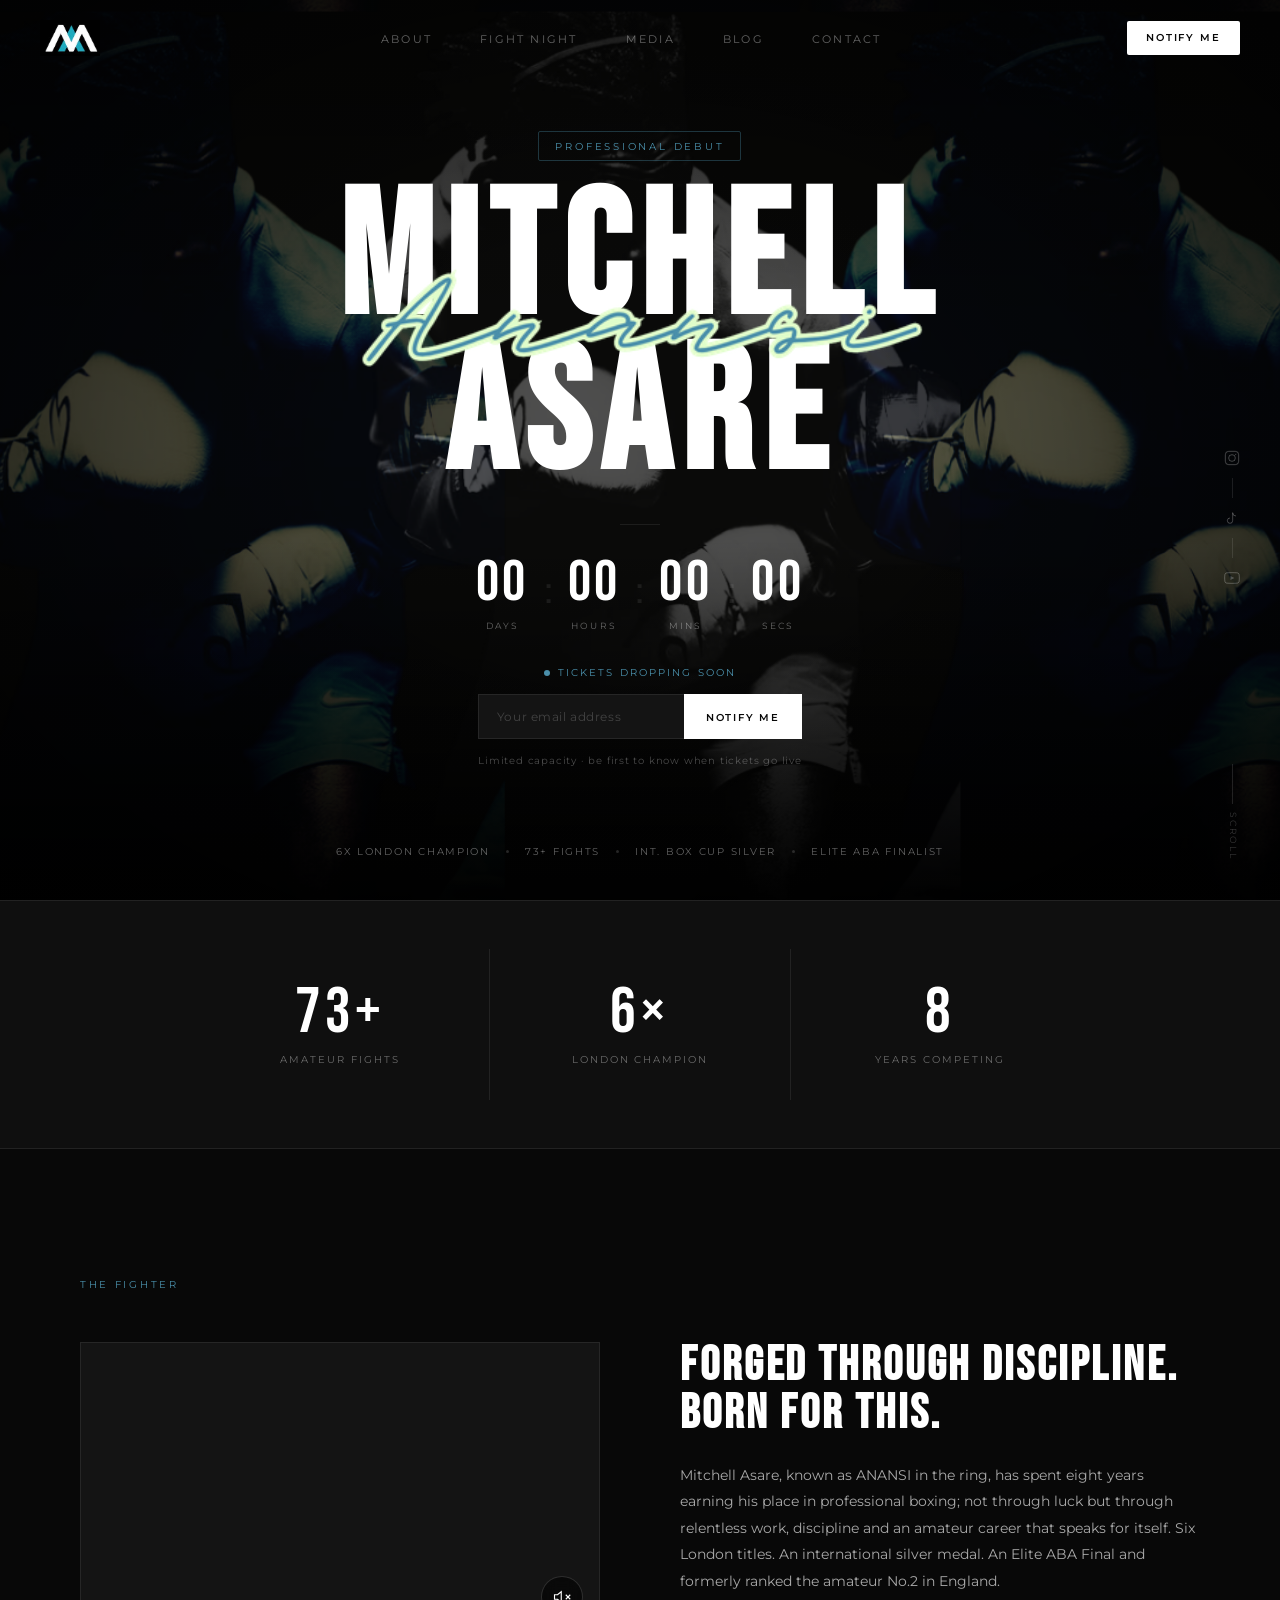
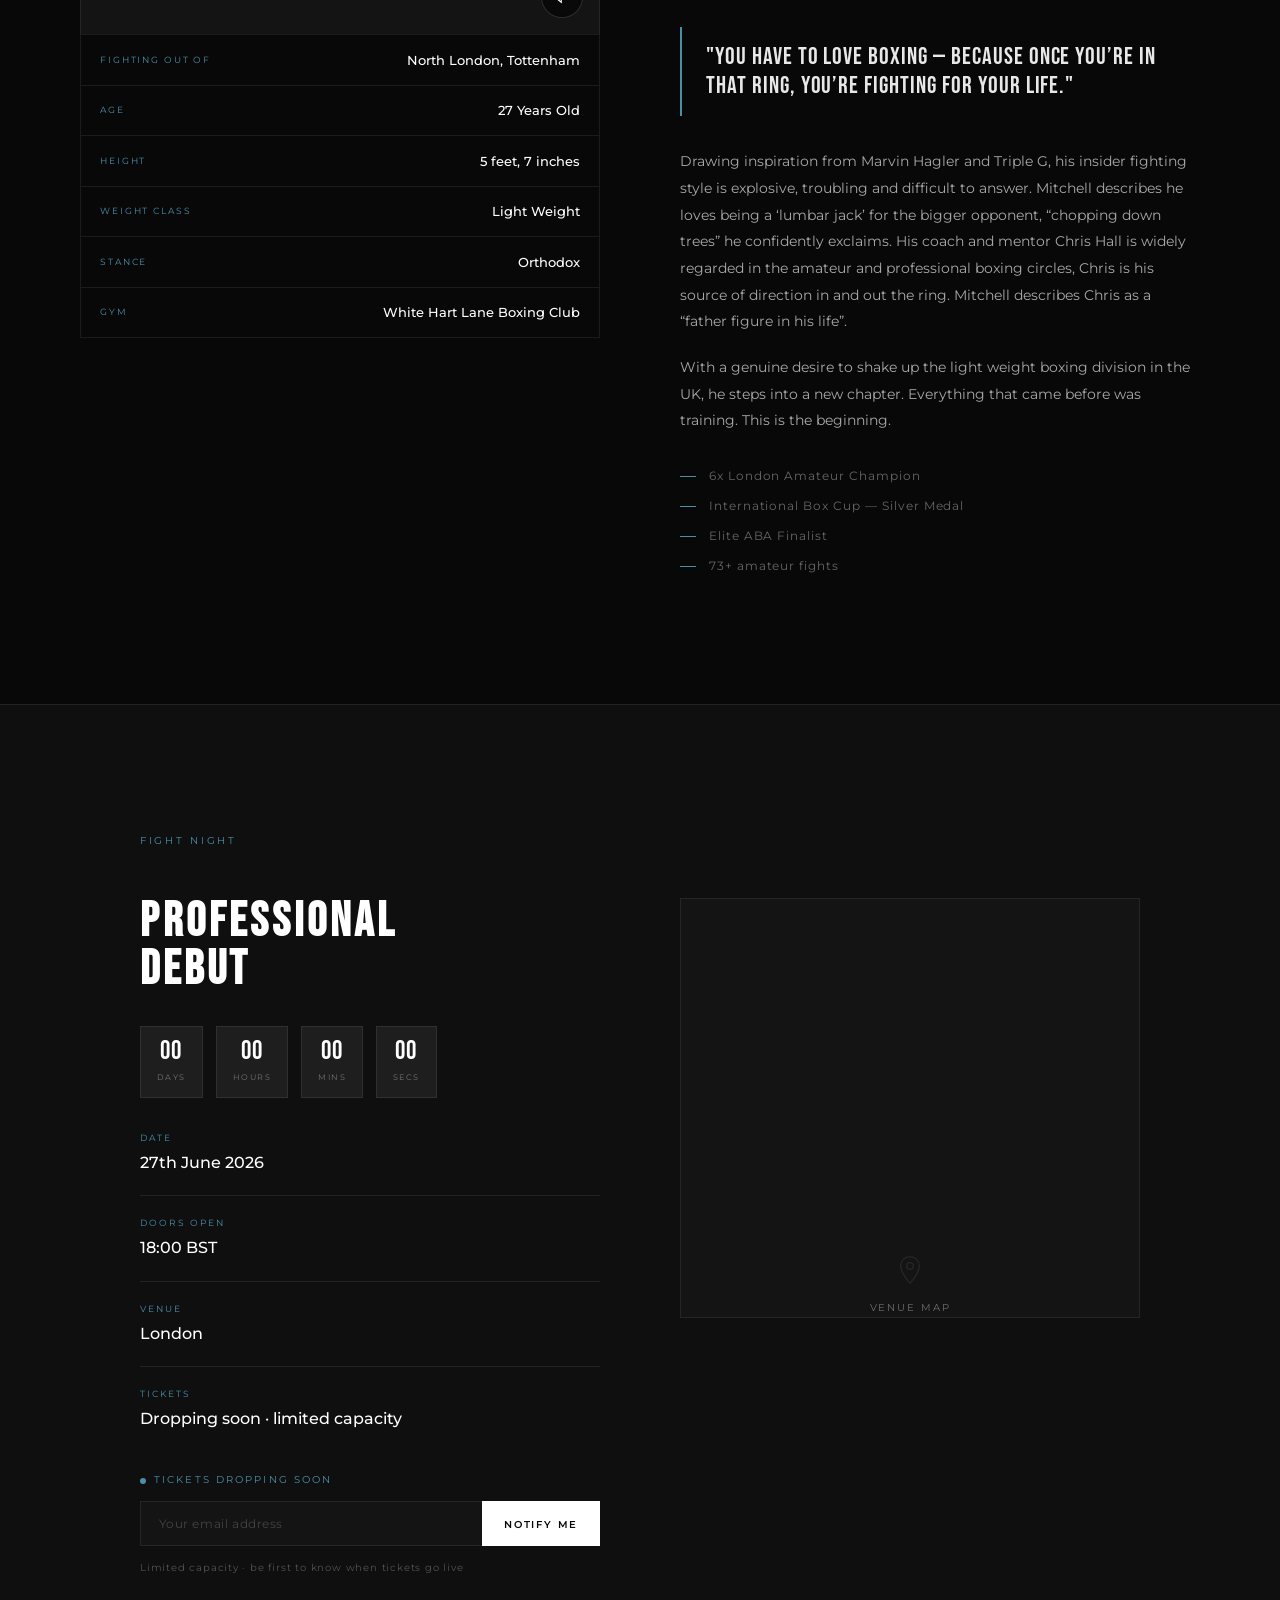
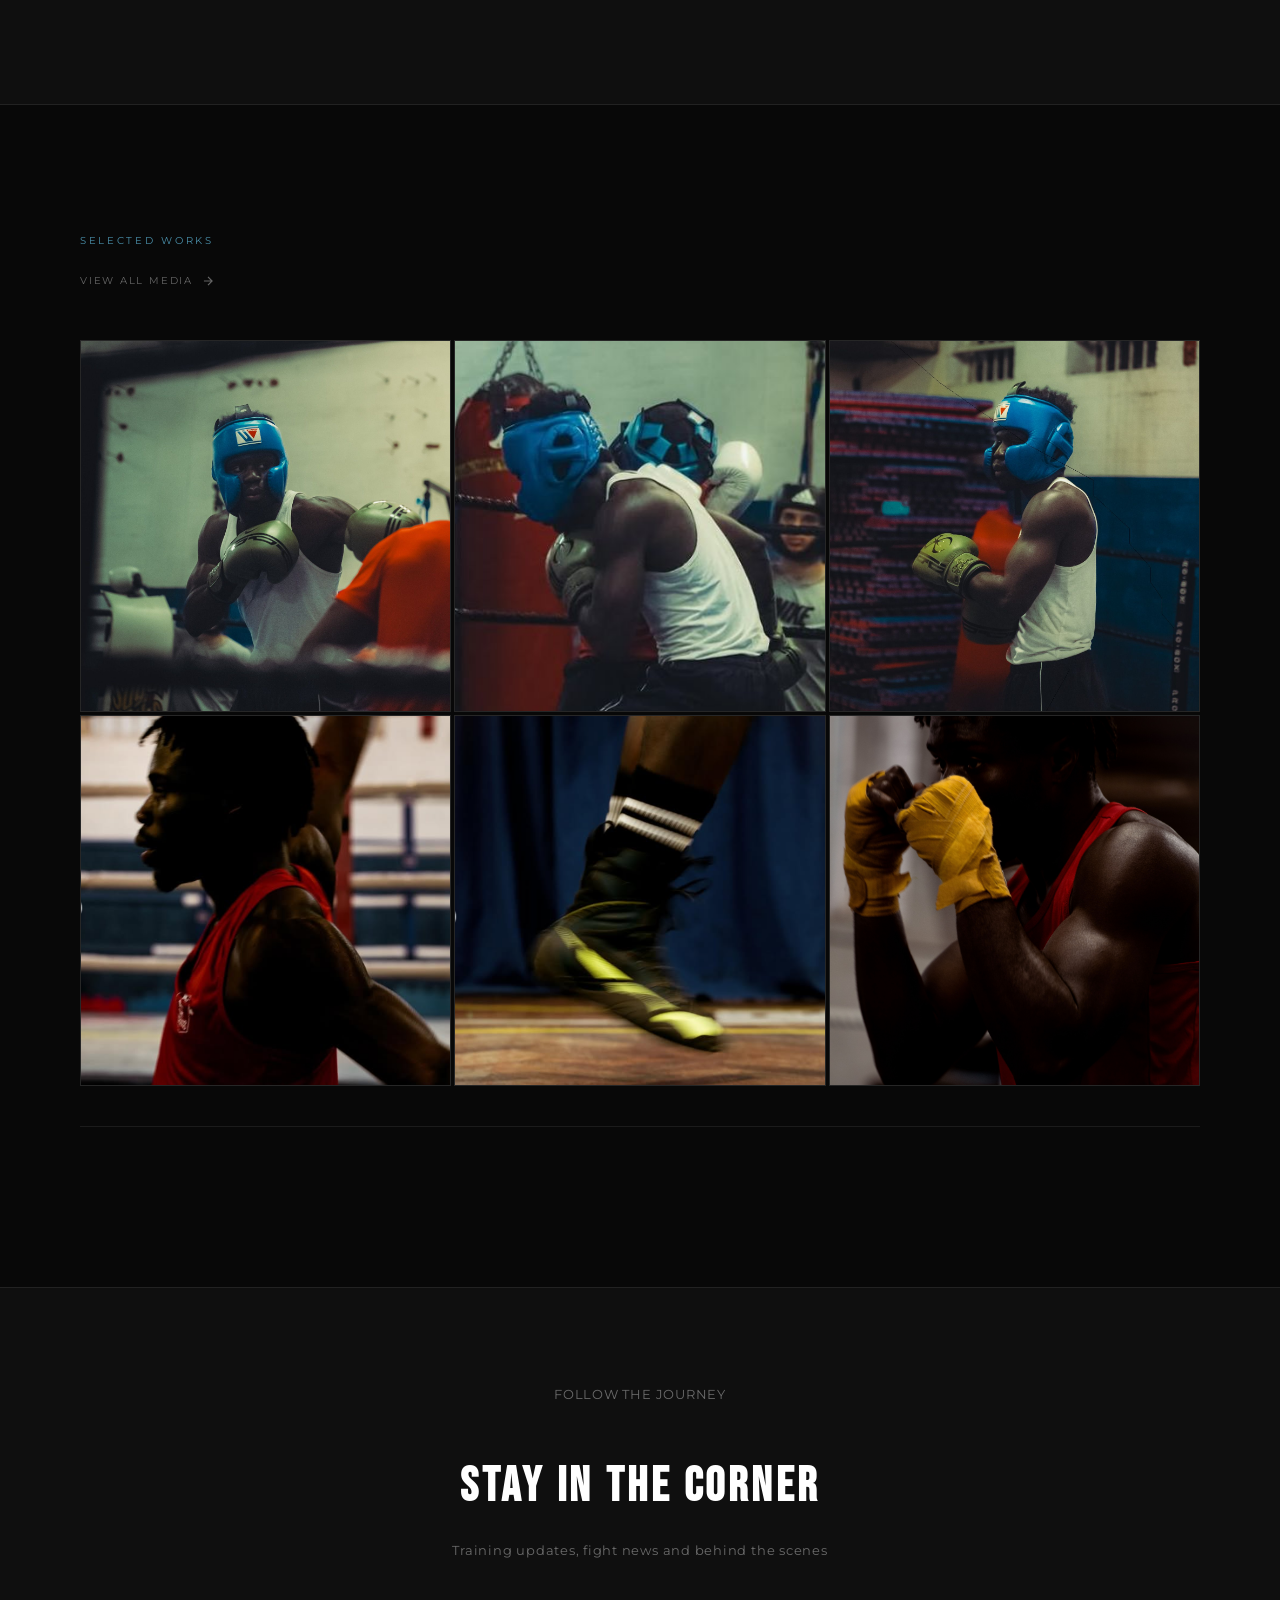
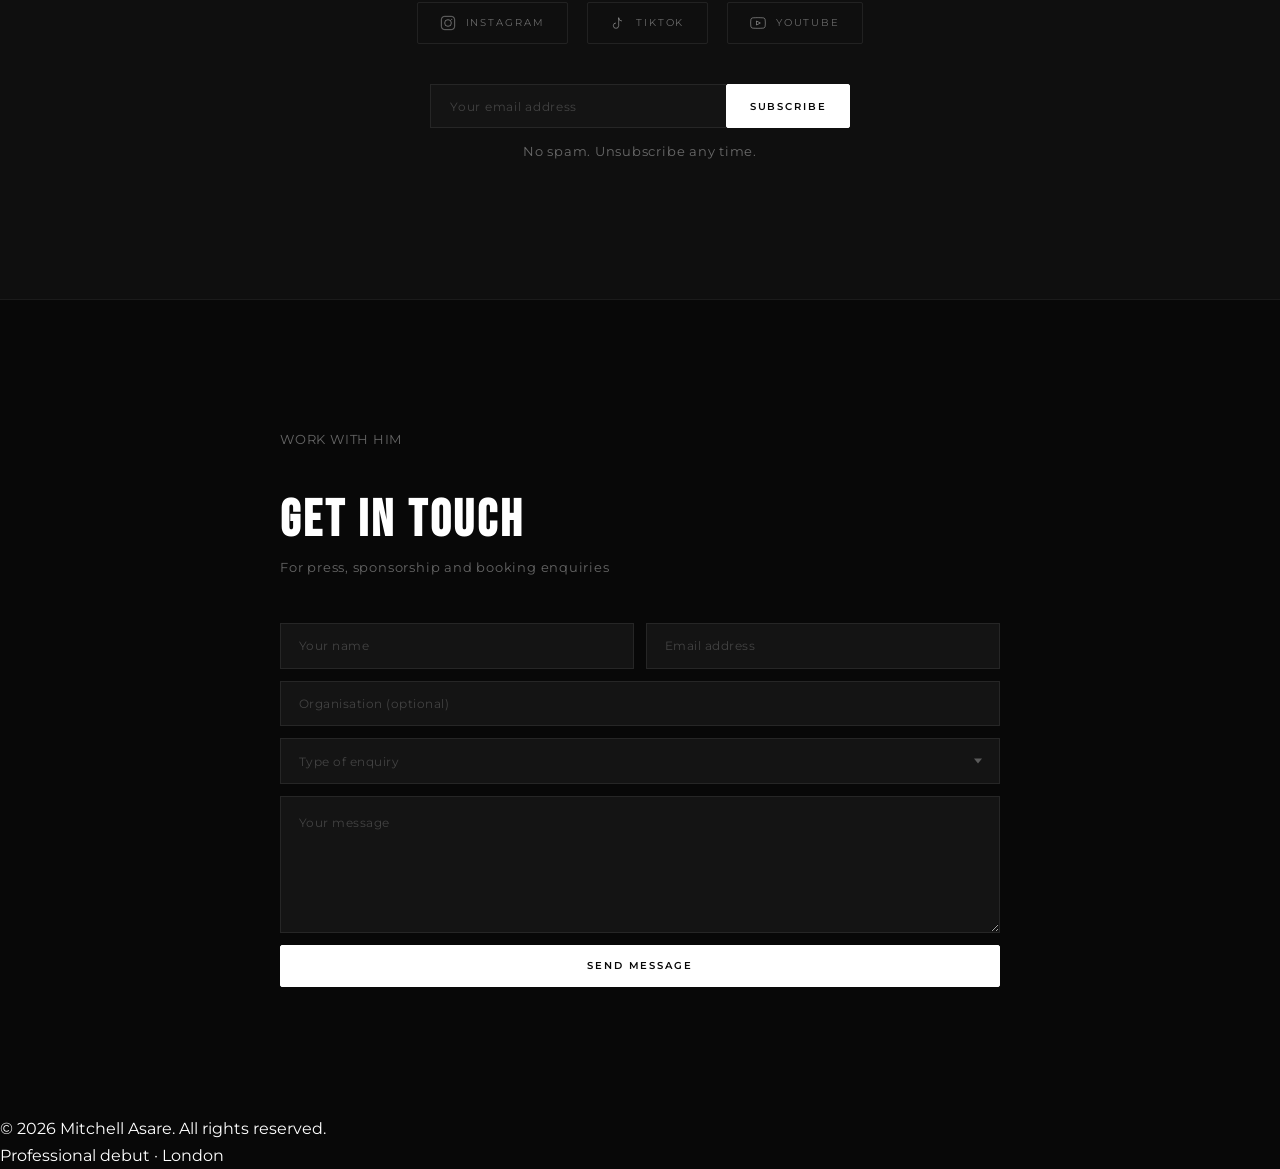
==== commit 5c622b31: "." ====
--- a/index.html
+++ b/index.html
@@ -332,7 +332,7 @@
             <div class="fight-meta-divider"></div>
             <div class="fight-meta-item">
               <span class="fight-meta-label">Venue</span>
-              <span class="fight-meta-value">UNKNOWN, London</span>
+              <span class="fight-meta-value">London</span>
             </div>
             <div class="fight-meta-divider"></div>
             <div class="fight-meta-item">
@@ -474,11 +474,11 @@
   </footer>
 
 
- <script src="/js/config.js"></script>
-<script src="/js/nav.js"></script>
-<script src="/js/countdown.js"></script>
-<script src="/js/tickets.js"></script>
-<script src="/js/index.js"></script>
+ <script src="js/config.js"></script>
+<script src="js/nav.js"></script>
+<script src="js/countdown.js"></script>
+<script src="js/tickets.js"></script>
+<script src="js/index.js"></script>
   <!-- countdown -->
   <script>
  
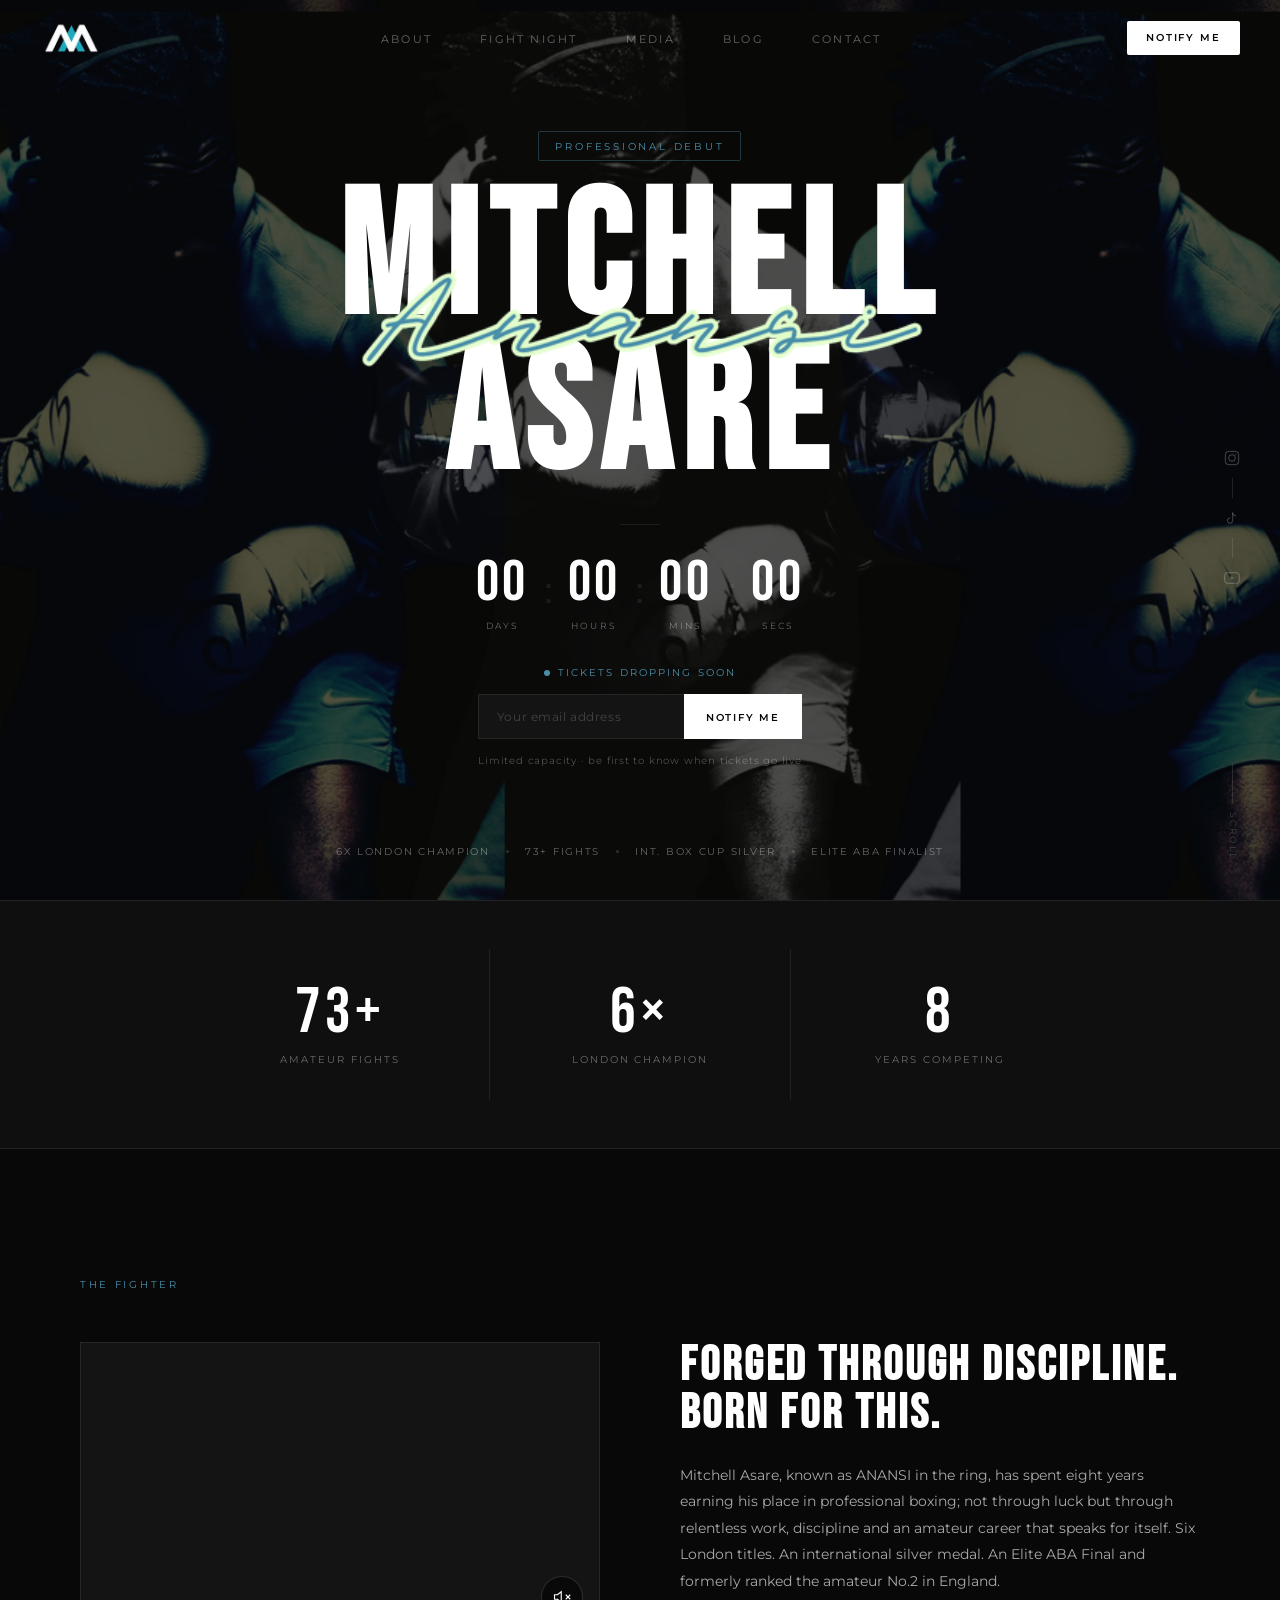
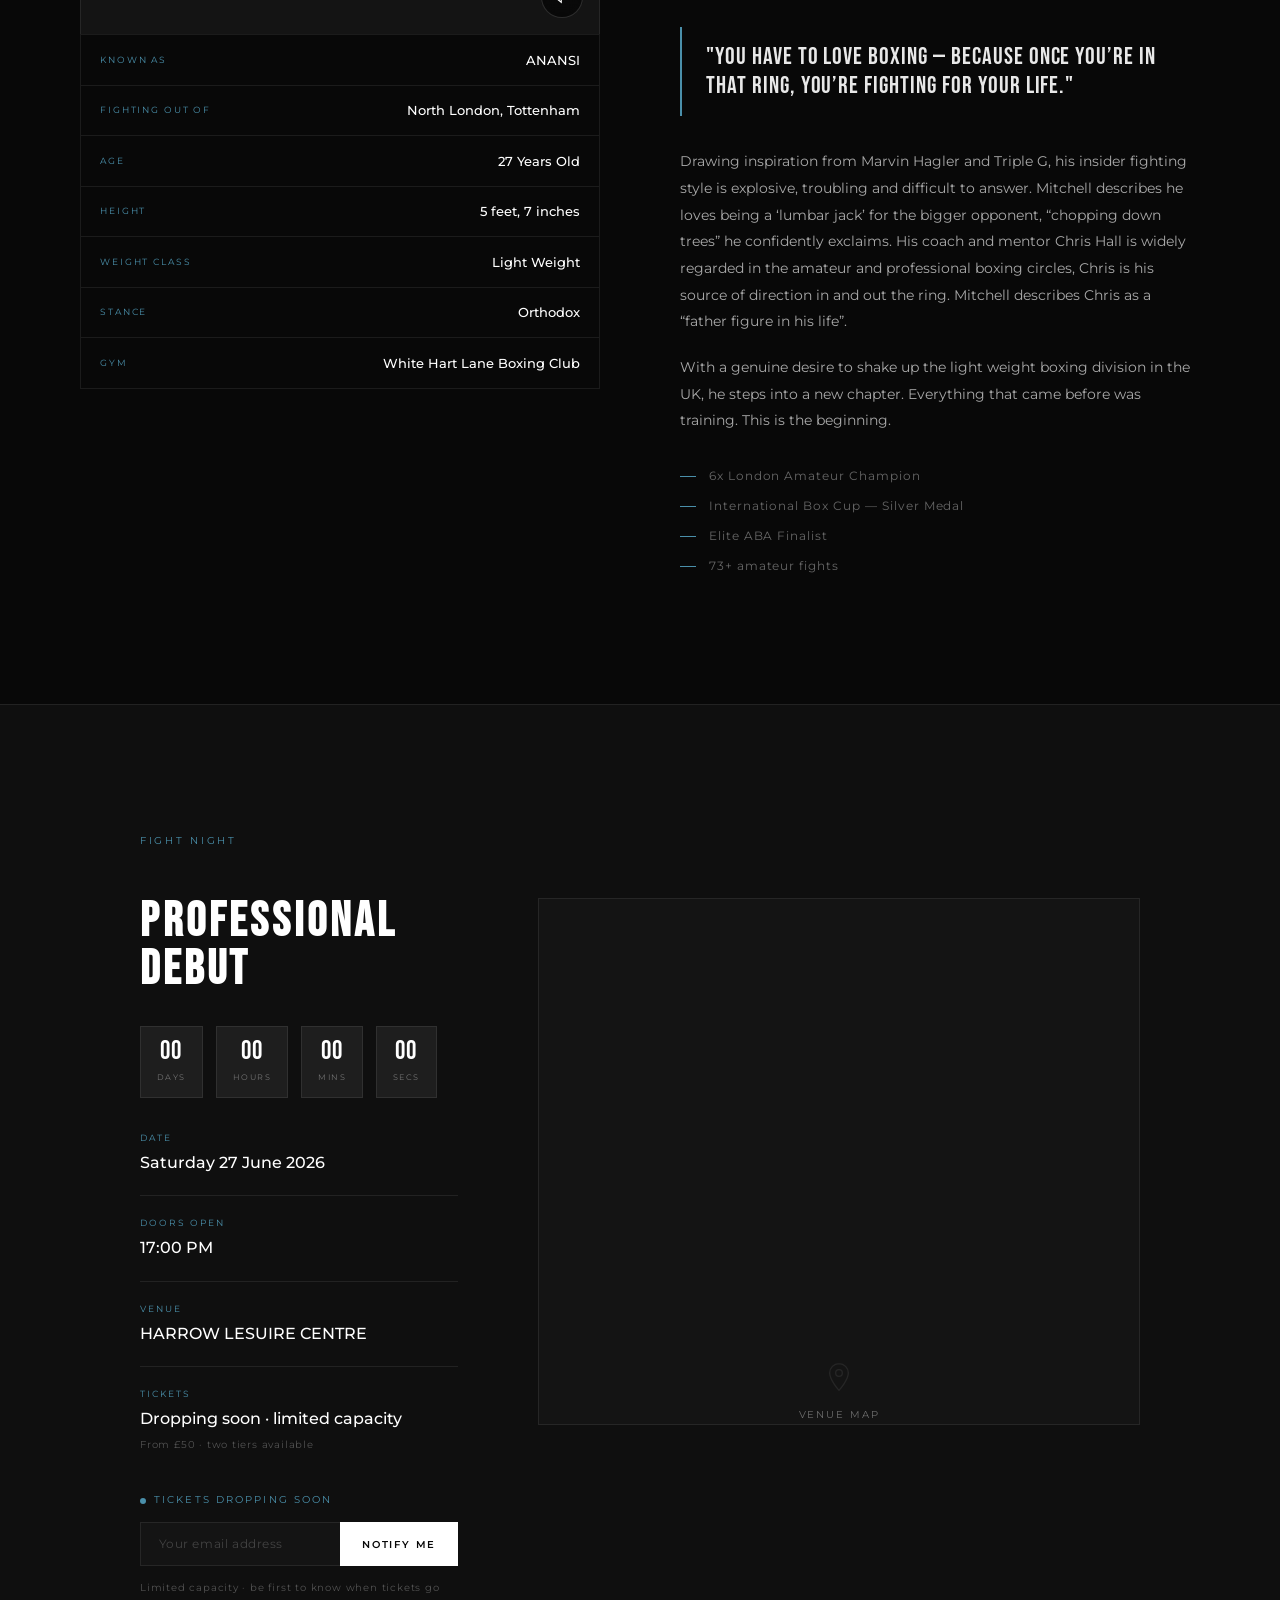
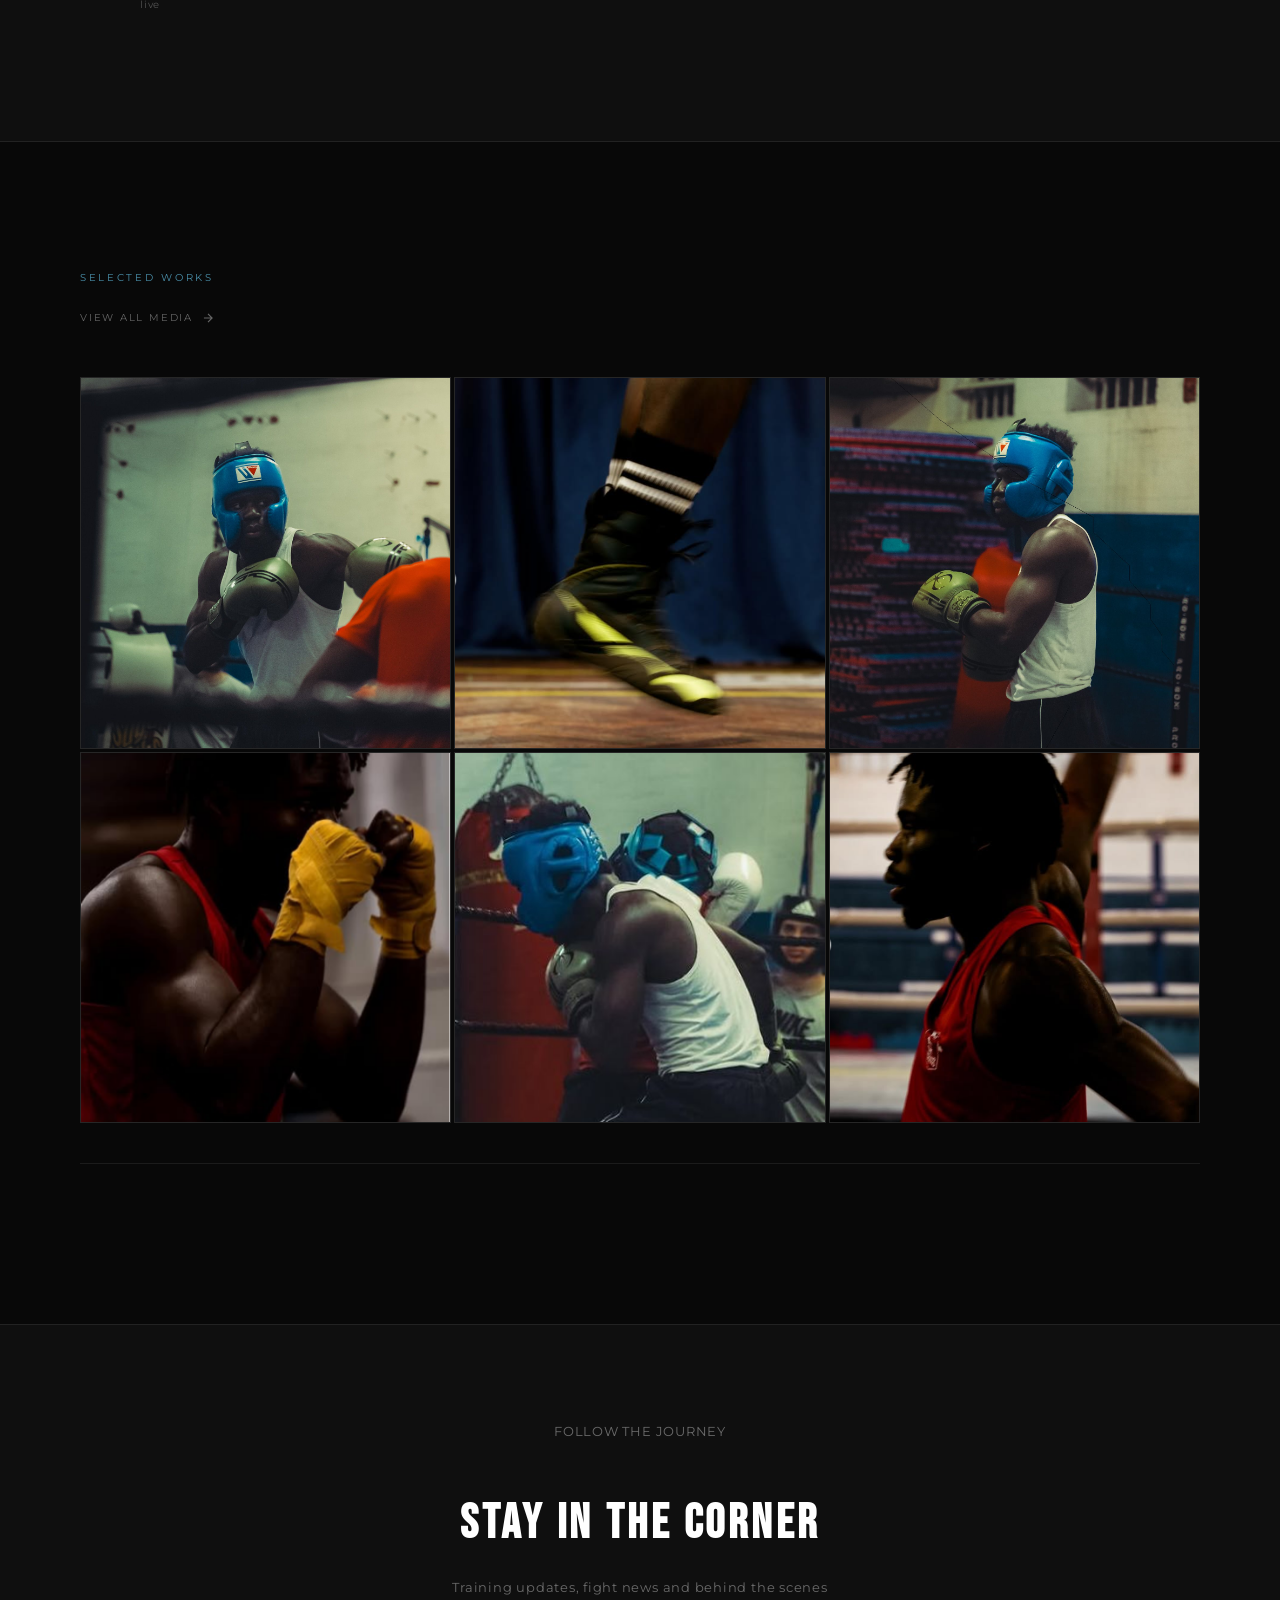
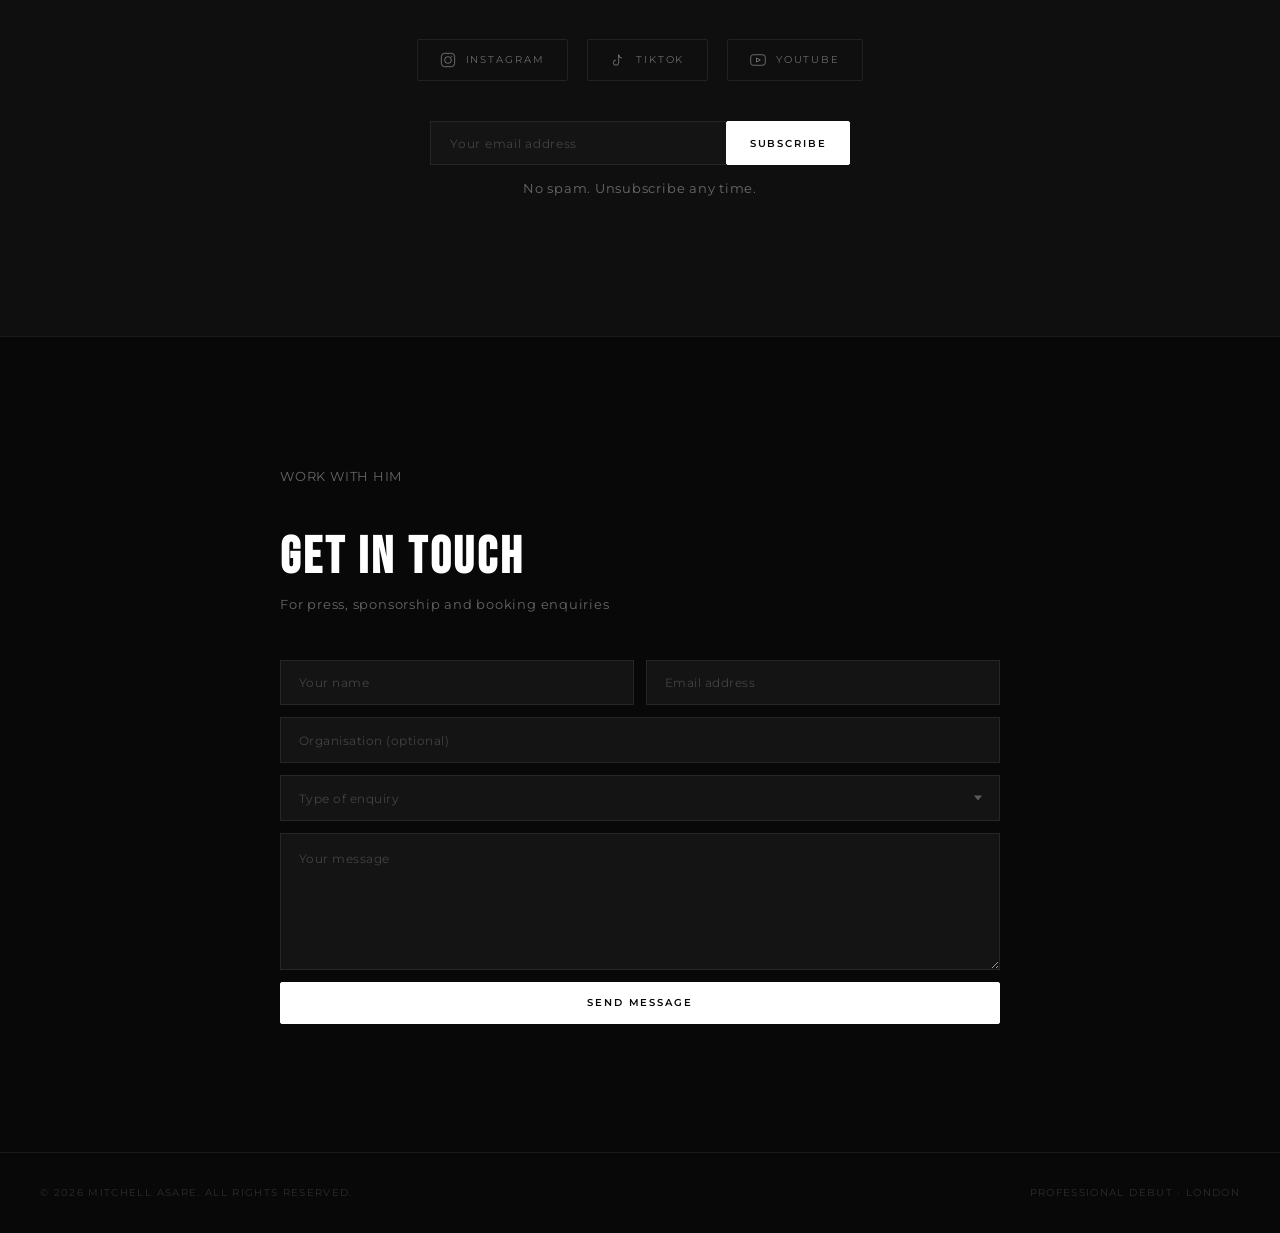
==== commit fcfe56a0: "feat & style" ====
--- a/index.html
+++ b/index.html
@@ -21,6 +21,8 @@
   <link href="styles/critical.css" rel="stylesheet" />
   <link href="styles/local.css" rel="stylesheet" />
   <link href="styles/nav.css" rel="stylesheet" />
+  <link href="styles/footer.css" rel="stylesheet" />
+
 
 
 </head>
@@ -91,7 +93,11 @@
   <!-- ─── 01 · HERO ────────────────────────────────────────────── -->
   <section id="hero">
     <div class="hero-bg">
-      <img src="assets/images/hero-bg.png">
+      <!-- <img 
+      src="assets/images/hero-bg.png"
+      data-mobile="assets/images/thumbnail-1.png"
+      > -->
+
          
     </div>
  
@@ -229,12 +235,20 @@
 
       <!-- Fighter stats -->
       <div class="fighter-stats">
+
+        <div class="fighter-stat">
+          <span class="fighter-stat-label">KNOWN AS</span>
+          
+          <span class="fighter-stat-value">ANANSI</span>
+        </div>
+        
         <div class="fighter-stat">
           <span class="fighter-stat-label">FIGHTING OUT OF</span>
           
           <span class="fighter-stat-value">North London, Tottenham</span>
         </div>
         <div class="fighter-stat">
+          
           <span class="fighter-stat-label">Age</span>
           
           <span class="fighter-stat-value">27 Years Old</span>
@@ -322,24 +336,27 @@
           <div class="fight-meta">
             <div class="fight-meta-item">
               <span class="fight-meta-label">Date</span>
-              <span class="fight-meta-value">27th June 2026</span>
+              <span class="fight-meta-value" data-fight="date"></span>
             </div>
             <div class="fight-meta-divider"></div>
             <div class="fight-meta-item">
               <span class="fight-meta-label">Doors open</span>
-              <span class="fight-meta-value">18:00 BST</span>
+              <span class="fight-meta-value" data-fight="doors"></span>
             </div>
             <div class="fight-meta-divider"></div>
             <div class="fight-meta-item">
               <span class="fight-meta-label">Venue</span>
-              <span class="fight-meta-value">London</span>
+              <span class="fight-meta-value"><span class="fight-meta-value" data-fight="venue"></span></span>
             </div>
             <div class="fight-meta-divider"></div>
             <div class="fight-meta-item">
               <span class="fight-meta-label">Tickets</span>
               <span class="fight-meta-value" id="fight-ticket-status">Dropping soon — limited capacity</span>
+                  <span  class="ticket-urgency "> From £50 · two tiers available </span>
             </div>
           </div>
+
+      
  
           <!-- Smart ticket block — controlled by TICKETS_LIVE in JS -->
           <div id="fight-ticket-block"></div>
@@ -348,11 +365,7 @@
         <div class="map-wrap">
           
        
-            <iframe
-              src="https://www.google.com/maps/embed?pb=YOUR_EMBED_URL"
-              width="100%" height="100%" style="border:0;"
-              allowfullscreen loading="lazy"
-              referrerpolicy="no-referrer-when-downgrade"></iframe>
+          <iframe src="https://www.google.com/maps/embed?pb=!1m18!1m12!1m3!1d2478.6652330830225!2d-0.33015222337480615!3d51.59269857183288!2m3!1f0!2f0!3f0!3m2!1i1024!2i768!4f13.1!3m3!1m2!1s0x48761383d29e4735%3A0x22d6e580a3831620!2sHarrow%20Leisure%20Centre!5e0!3m2!1sen!2suk!4v1778508255994!5m2!1sen!2suk" width="600" height="450" style="border:0;" allowfullscreen="" loading="lazy" referrerpolicy="no-referrer-when-downgrade"></iframe>
          
           <svg width="32" height="32" viewBox="0 0 24 24" fill="none" stroke="currentColor" stroke-width="1" opacity="0.2">
             <path d="M12 2C8.13 2 5 5.13 5 9c0 5.25 7 13 7 13s7-7.75 7-13c0-3.87-3.13-7-7-7z"/>
@@ -380,14 +393,14 @@
       
       <div class="gallery-item">
         <div class="gallery-placeholder"></div>
-        <img src="assets/images/gallery/pics/13.jpeg" alt="Mitchell Asare photographed in black and white training with his coach"></div>
+        <img src="assets/images/gallery/pics/15.png" alt="Mitchell Asare photographed in black and white training with his coach"></div>
 
       <div class="gallery-item"><div class="gallery-placeholder"></div>
     <img src="assets/images/gallery/pics/3.jpeg" alt="Mitchell Asare photographedin black and white">
   </div>
+      <div class="gallery-item"><div class="gallery-placeholder"><img src="assets/images/gallery/pics/17.png"></div></div>
+      <div class="gallery-item"><div class="gallery-placeholder"><img src="assets/images/gallery/pics/13.jpeg"></div></div>
       <div class="gallery-item"><div class="gallery-placeholder"><img src="assets/images/gallery/pics/16.png"></div></div>
-      <div class="gallery-item"><div class="gallery-placeholder"><img src="assets/images/gallery/pics/15.png"></div></div>
-      <div class="gallery-item"><div class="gallery-placeholder"><img src="assets/images/gallery/pics/7.jpeg"></div></div>
     </div>
     <div class="gallery-footer">
       <!-- <a href="media.html" class="gallery-cta">
--- a/styles/critical.css
+++ b/styles/critical.css
@@ -25,11 +25,11 @@
   display: block;
 }
 
-#hero::before {
+/* #hero::before {
   content: '';
   position: absolute;
   inset: 0;
-  background-image: url("data:image/svg+xml,..."); /* your grain */
+  background-image: url("data:image/svg+xml,...");
   opacity: 0.4;
   z-index: 1;
   pointer-events: none;
@@ -44,7 +44,7 @@
     linear-gradient(to bottom, rgba(0,0,0,0.3) 0%, transparent 40%, transparent 60%, rgba(0,0,0,0.95) 100%);
   z-index: 2;
   pointer-events: none;
-}
+} */
     .hero-content {
       position: relative;
       z-index: 10;
@@ -255,9 +255,23 @@
       .scroll-hint { display: none; }
       }
 
-    
-
-
+
+.hero-bg {
+  position: absolute;
+  inset: 0;
+  z-index: 0;
+  background-image: url('../assets/images/hero-bg.png');
+  background-size: cover;
+  background-position: center top;
+  background-repeat: no-repeat;
+}
+
+@media (max-width: 480px) {
+  .hero-bg {
+    background-image: url('../assets/images/hero-bg-mobile.png');
+    background-position: center top;
+  }
+}
    
     
     
--- a/styles/footer.css
+++ b/styles/footer.css
@@ -0,0 +1,22 @@
+
+    /* ─── Footer ───────────────────────────────────────────────── */
+    footer {
+      padding: 2rem 2.5rem;
+      border-top: 1px solid var(--border);
+      display: flex;
+      align-items: center;
+      justify-content: space-between;
+    }
+ 
+    footer p {
+      font-size: 0.6rem;
+      letter-spacing: 0.14em;
+      text-transform: uppercase;
+      color: rgba(255,255,255,0.15);
+    }
+
+      @media (max-width: 768px) {
+
+
+      footer { flex-direction: column; gap: 0.5rem; text-align: center; padding: 1.5rem 1.25rem; }
+    }
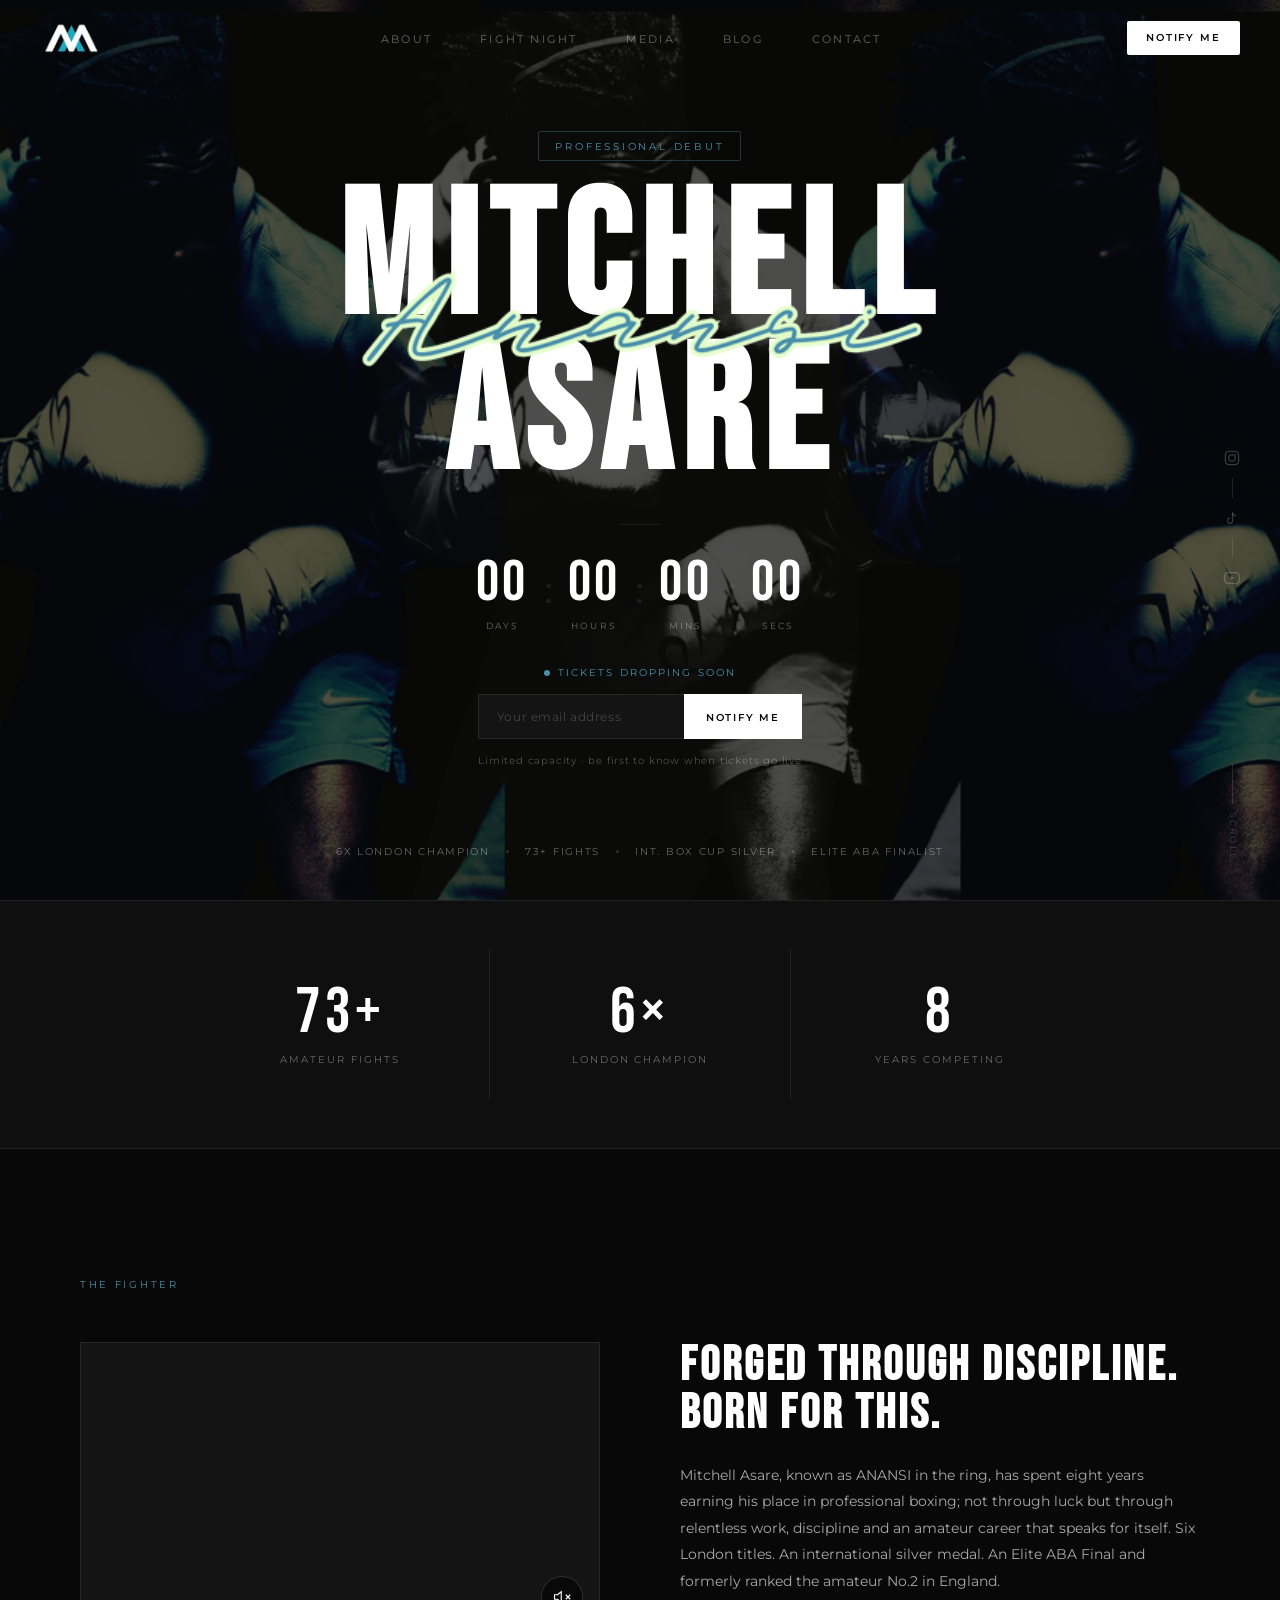
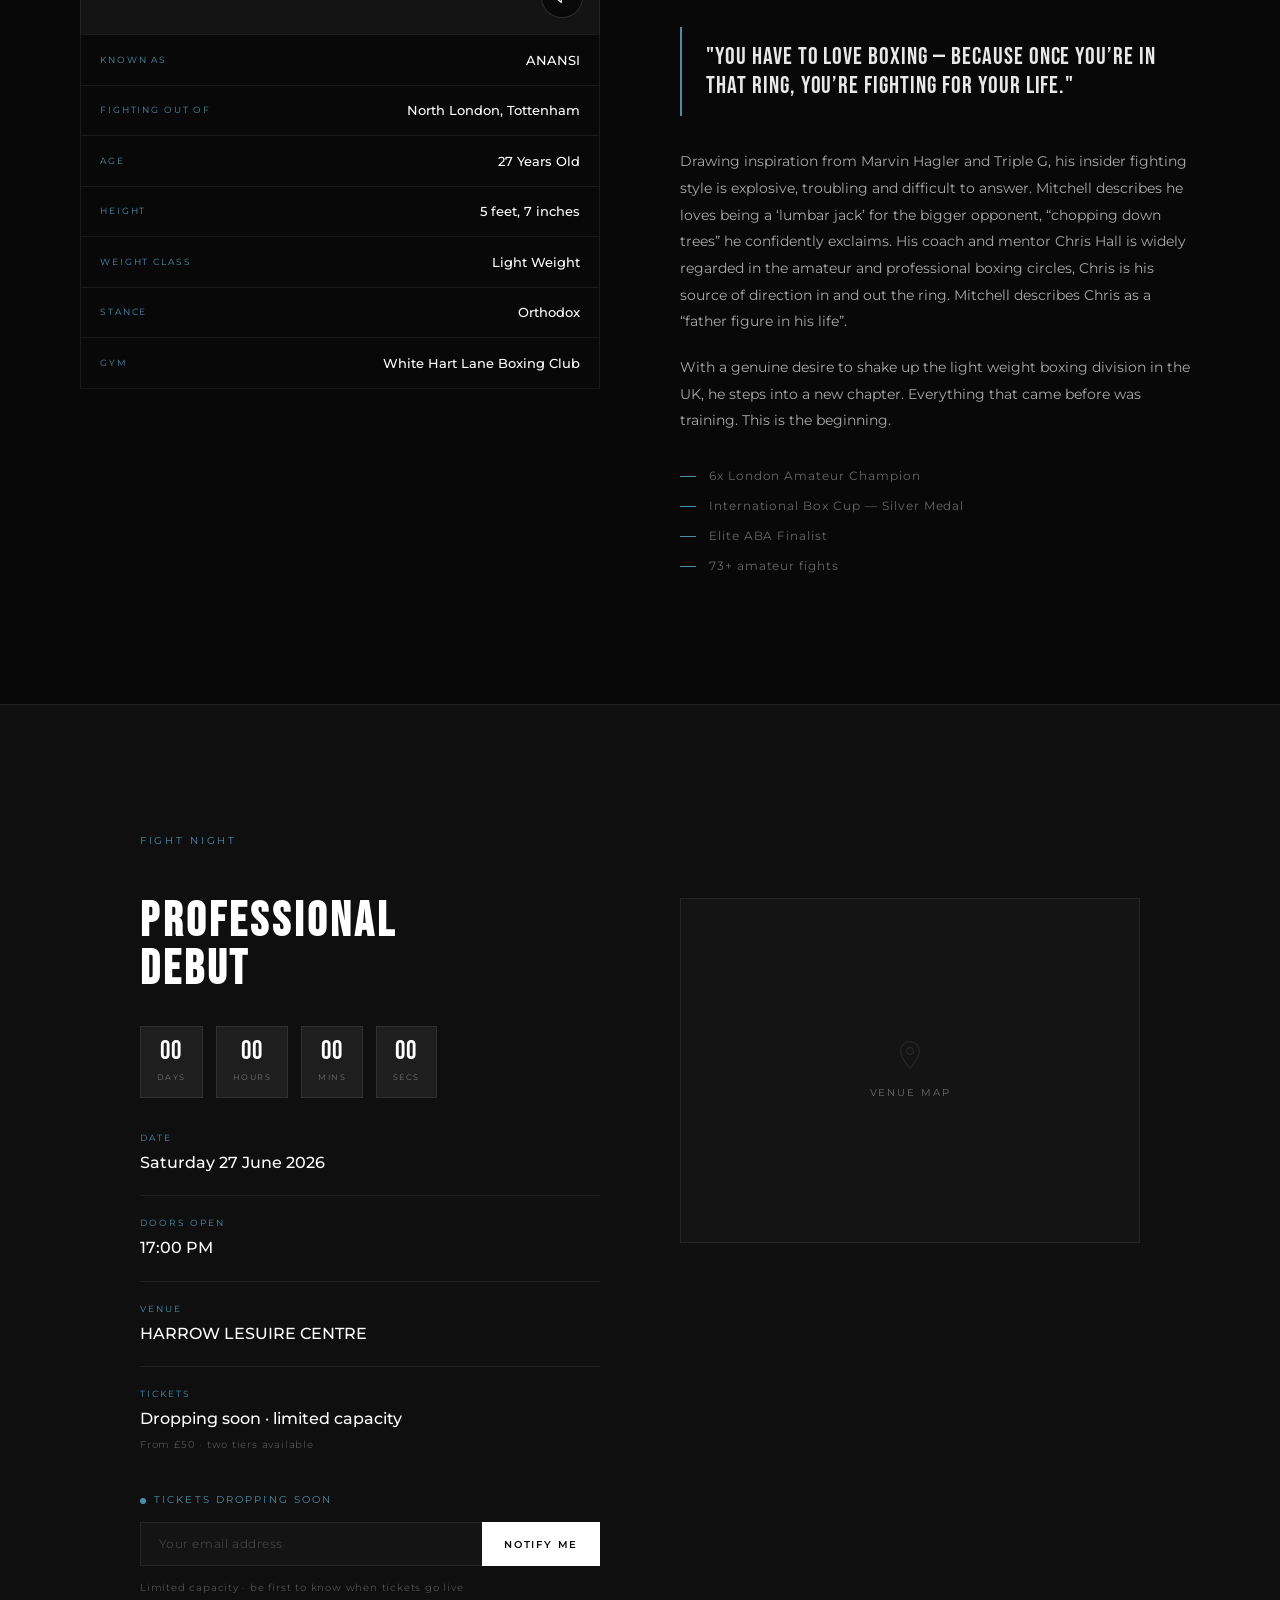
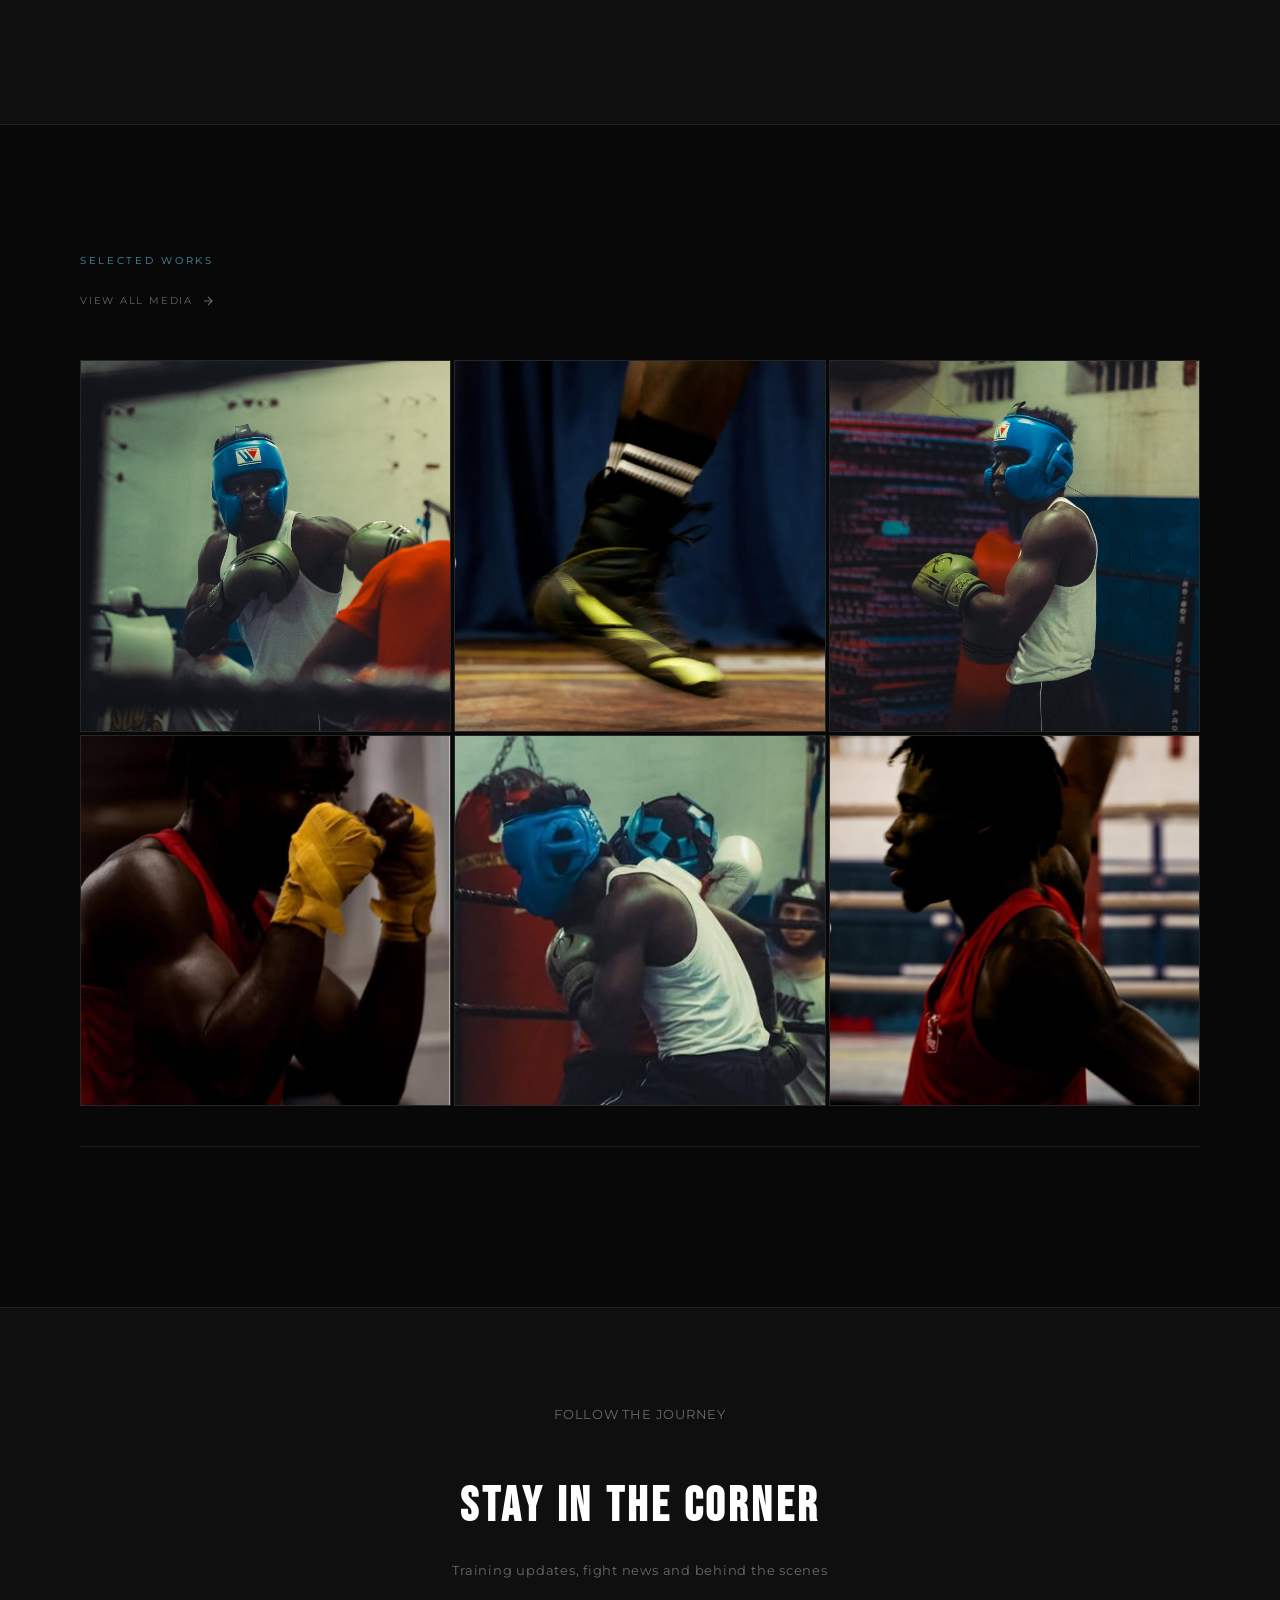
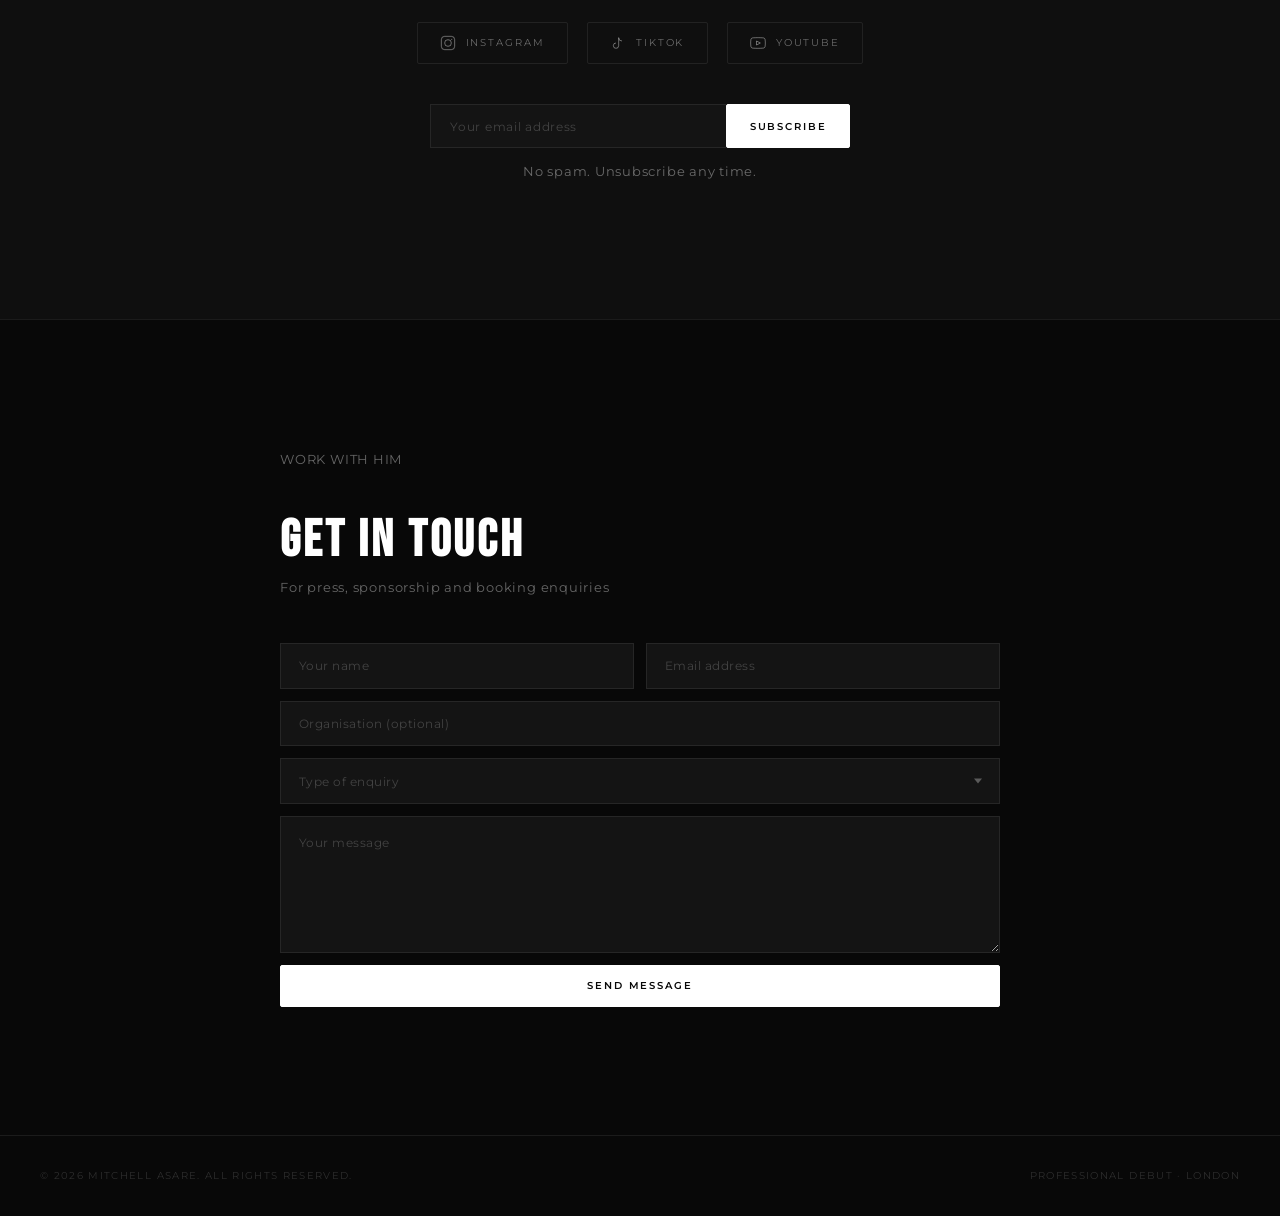
==== commit d8a22db7: "broken iframe map" ====
--- a/index.html
+++ b/index.html
@@ -196,6 +196,7 @@
         <span class="stat-num">8</span>
         <span class="stat-label">Years competing</span>
       </div>
+      
     </div>
   </section>
  
@@ -365,8 +366,8 @@
         <div class="map-wrap">
           
        
-          <iframe src="https://www.google.com/maps/embed?pb=!1m18!1m12!1m3!1d2478.6652330830225!2d-0.33015222337480615!3d51.59269857183288!2m3!1f0!2f0!3f0!3m2!1i1024!2i768!4f13.1!3m3!1m2!1s0x48761383d29e4735%3A0x22d6e580a3831620!2sHarrow%20Leisure%20Centre!5e0!3m2!1sen!2suk!4v1778508255994!5m2!1sen!2suk" width="600" height="450" style="border:0;" allowfullscreen="" loading="lazy" referrerpolicy="no-referrer-when-downgrade"></iframe>
-         
+          <!-- <iframe src="https://www.google.com/maps/embed?pb=!1m18!1m12!1m3!1d2478.6652330830225!2d-0.33015222337480615!3d51.59269857183288!2m3!1f0!2f0!3f0!3m2!1i1024!2i768!4f13.1!3m3!1m2!1s0x48761383d29e4735%3A0x22d6e580a3831620!2sHarrow%20Leisure%20Centre!5e0!3m2!1sen!2suk!4v1778508255994!5m2!1sen!2suk" width="600" height="450" style="border:0;" allowfullscreen="" loading="lazy" referrerpolicy="no-referrer-when-downgrade"></iframe>
+          -->
           <svg width="32" height="32" viewBox="0 0 24 24" fill="none" stroke="currentColor" stroke-width="1" opacity="0.2">
             <path d="M12 2C8.13 2 5 5.13 5 9c0 5.25 7 13 7 13s7-7.75 7-13c0-3.87-3.13-7-7-7z"/>
             <circle cx="12" cy="9" r="2.5"/>
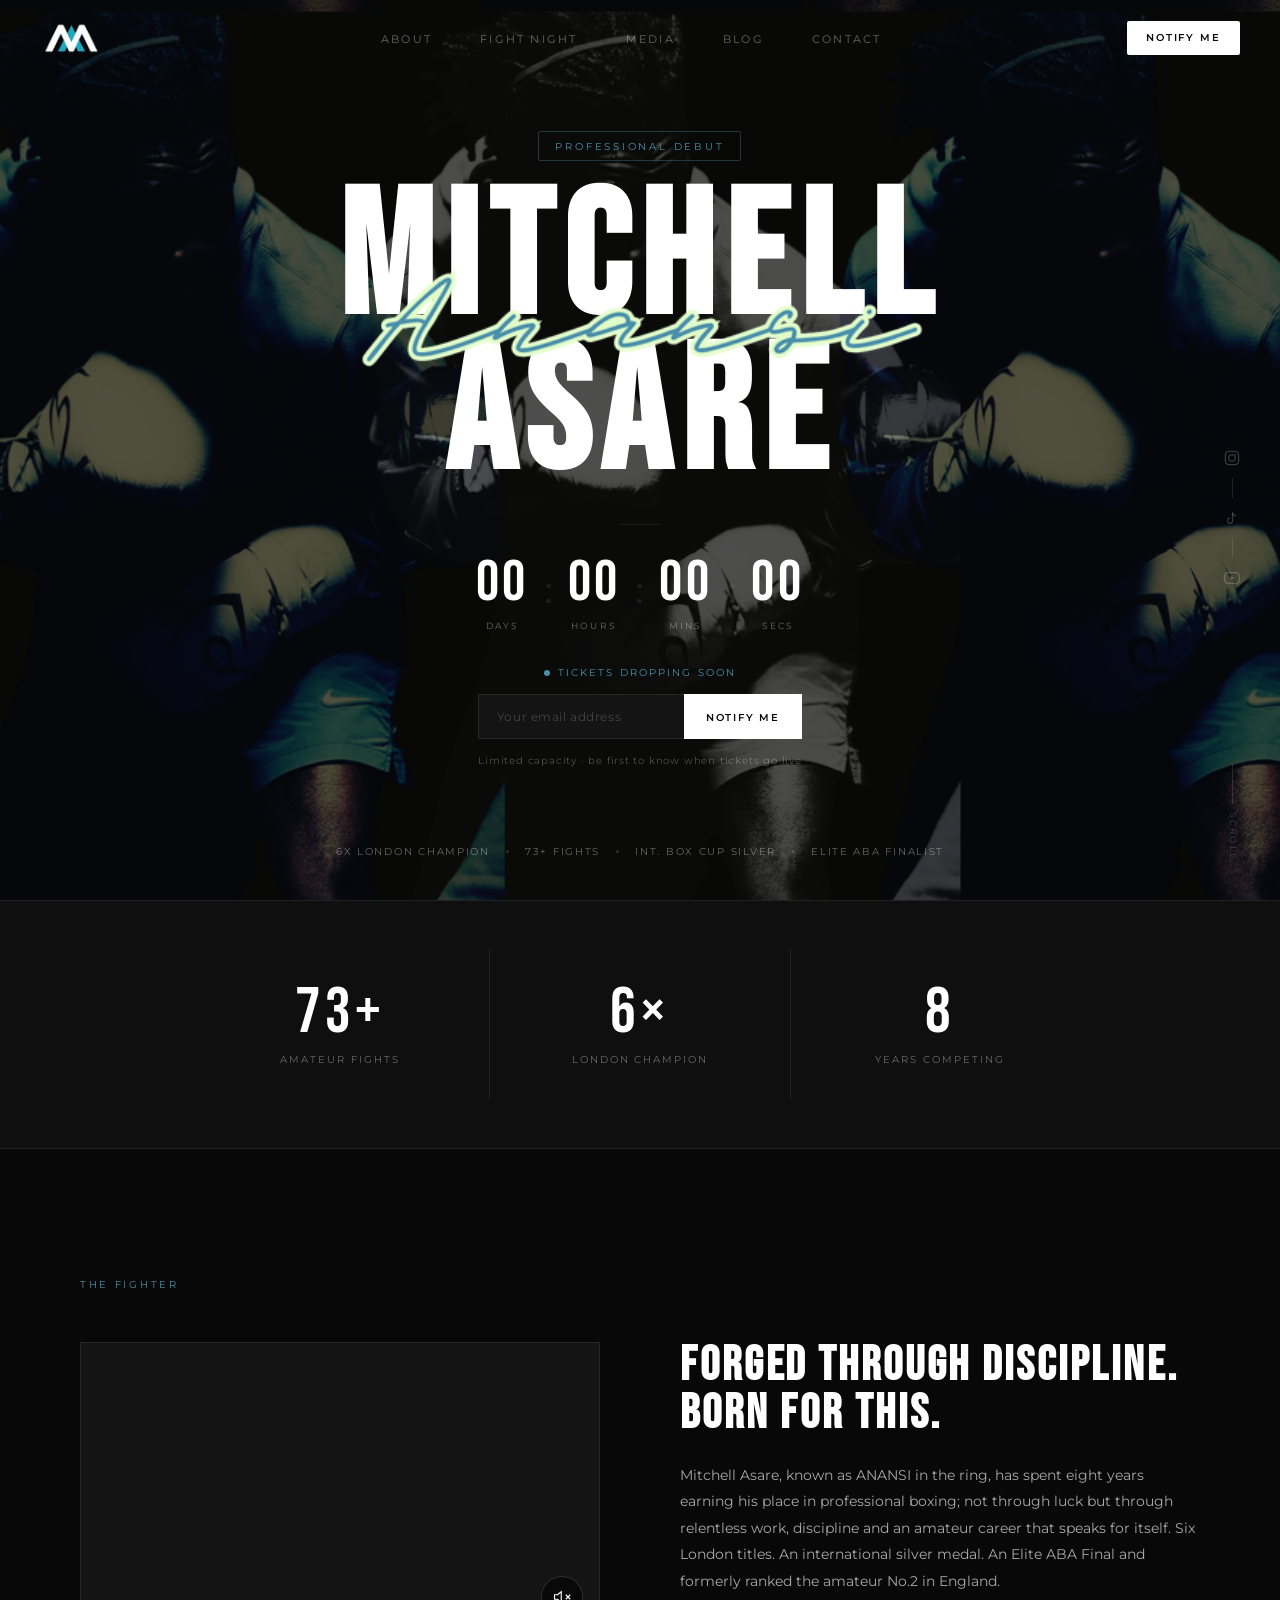
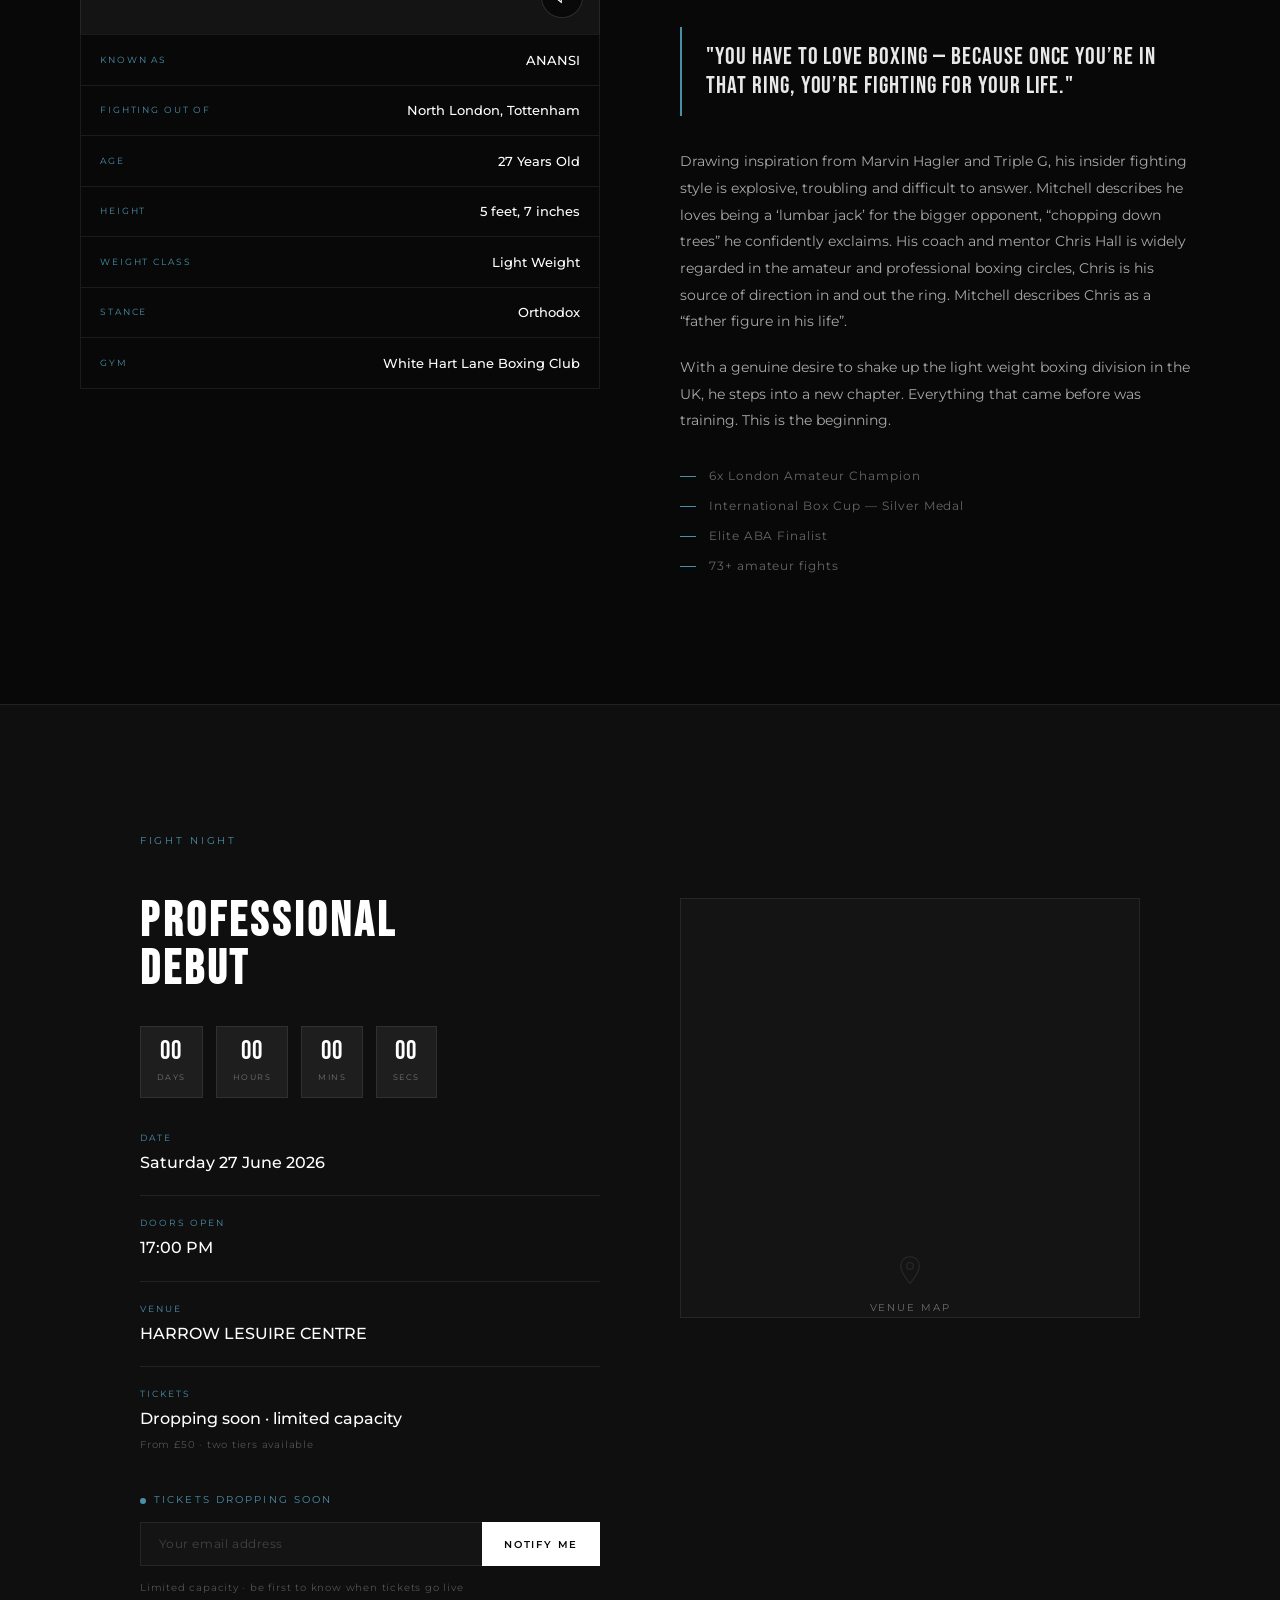
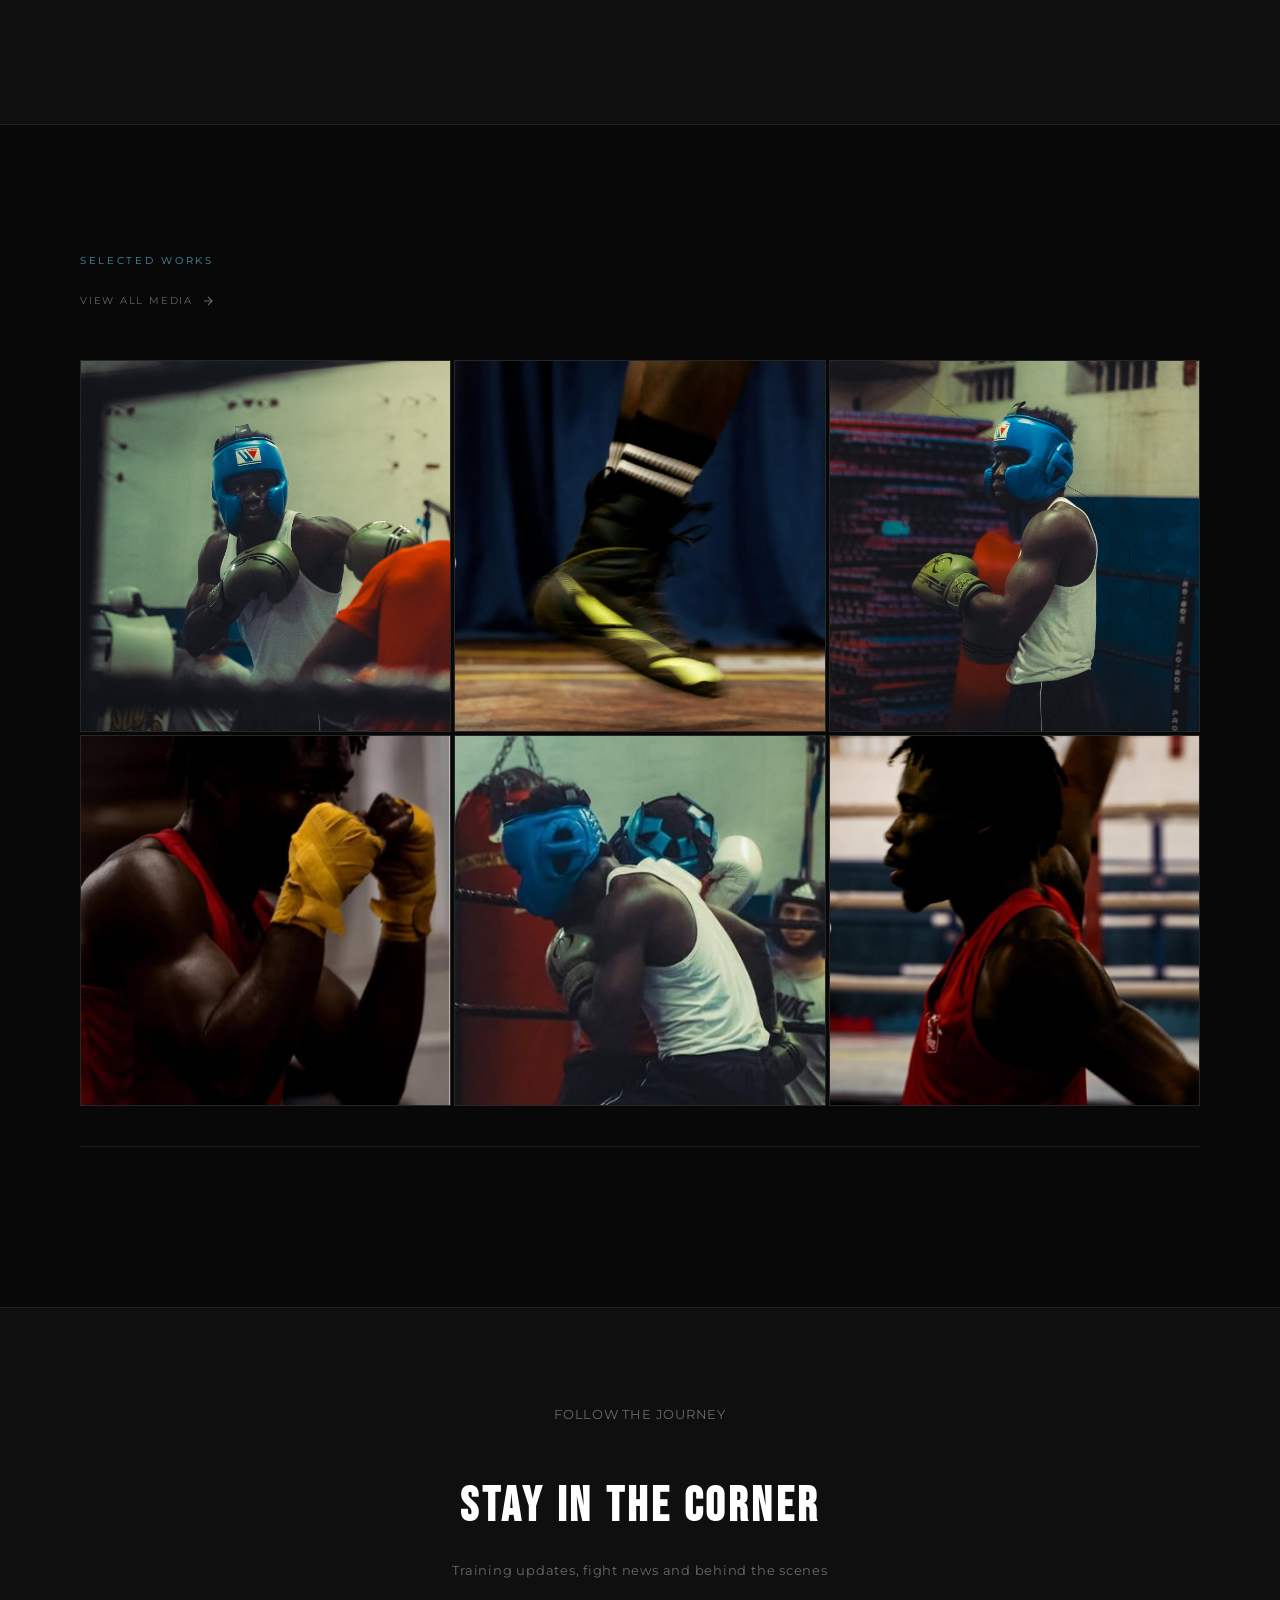
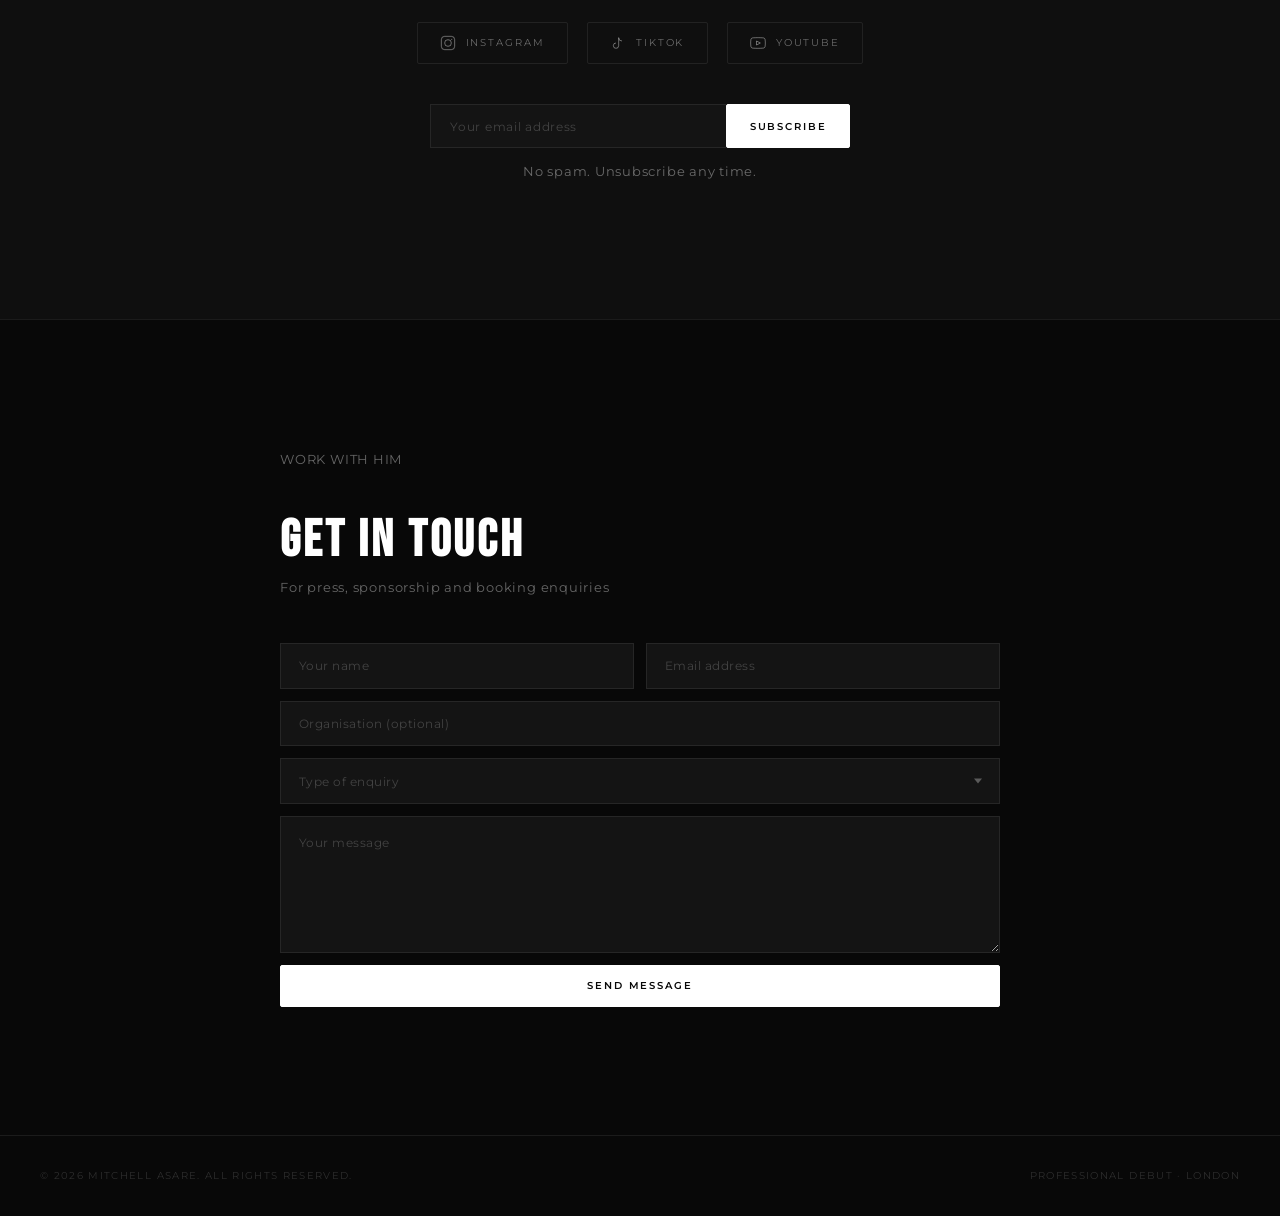
==== commit 685f17ee: "fixed map" ====
--- a/index.html
+++ b/index.html
@@ -365,9 +365,17 @@
  
         <div class="map-wrap">
           
+             <iframe
+              src="https://www.google.com/maps/embed?pb=!1m18!1m12!1m3!1d2478.665231546018!2d-0.32757729999999996!3d51.59269859999999!2m3!1f0!2f0!3f0!3m2!1i1024!2i768!4f13.1!3m3!1m2!1s0x48761383d29e4735%3A0x22d6e580a3831620!2sHarrow%20Leisure%20Centre!5e0!3m2!1sen!2suk!4v1778517098969!5m2!1sen!2suk"
+              width="100%" height="100%" style="border:0;"
+              allowfullscreen loading="lazy"
+              referrerpolicy="no-referrer-when-downgrade"></iframe>
+
+            
        
-          <!-- <iframe src="https://www.google.com/maps/embed?pb=!1m18!1m12!1m3!1d2478.6652330830225!2d-0.33015222337480615!3d51.59269857183288!2m3!1f0!2f0!3f0!3m2!1i1024!2i768!4f13.1!3m3!1m2!1s0x48761383d29e4735%3A0x22d6e580a3831620!2sHarrow%20Leisure%20Centre!5e0!3m2!1sen!2suk!4v1778508255994!5m2!1sen!2suk" width="600" height="450" style="border:0;" allowfullscreen="" loading="lazy" referrerpolicy="no-referrer-when-downgrade"></iframe>
-          -->
+         
+           
+              
           <svg width="32" height="32" viewBox="0 0 24 24" fill="none" stroke="currentColor" stroke-width="1" opacity="0.2">
             <path d="M12 2C8.13 2 5 5.13 5 9c0 5.25 7 13 7 13s7-7.75 7-13c0-3.87-3.13-7-7-7z"/>
             <circle cx="12" cy="9" r="2.5"/>
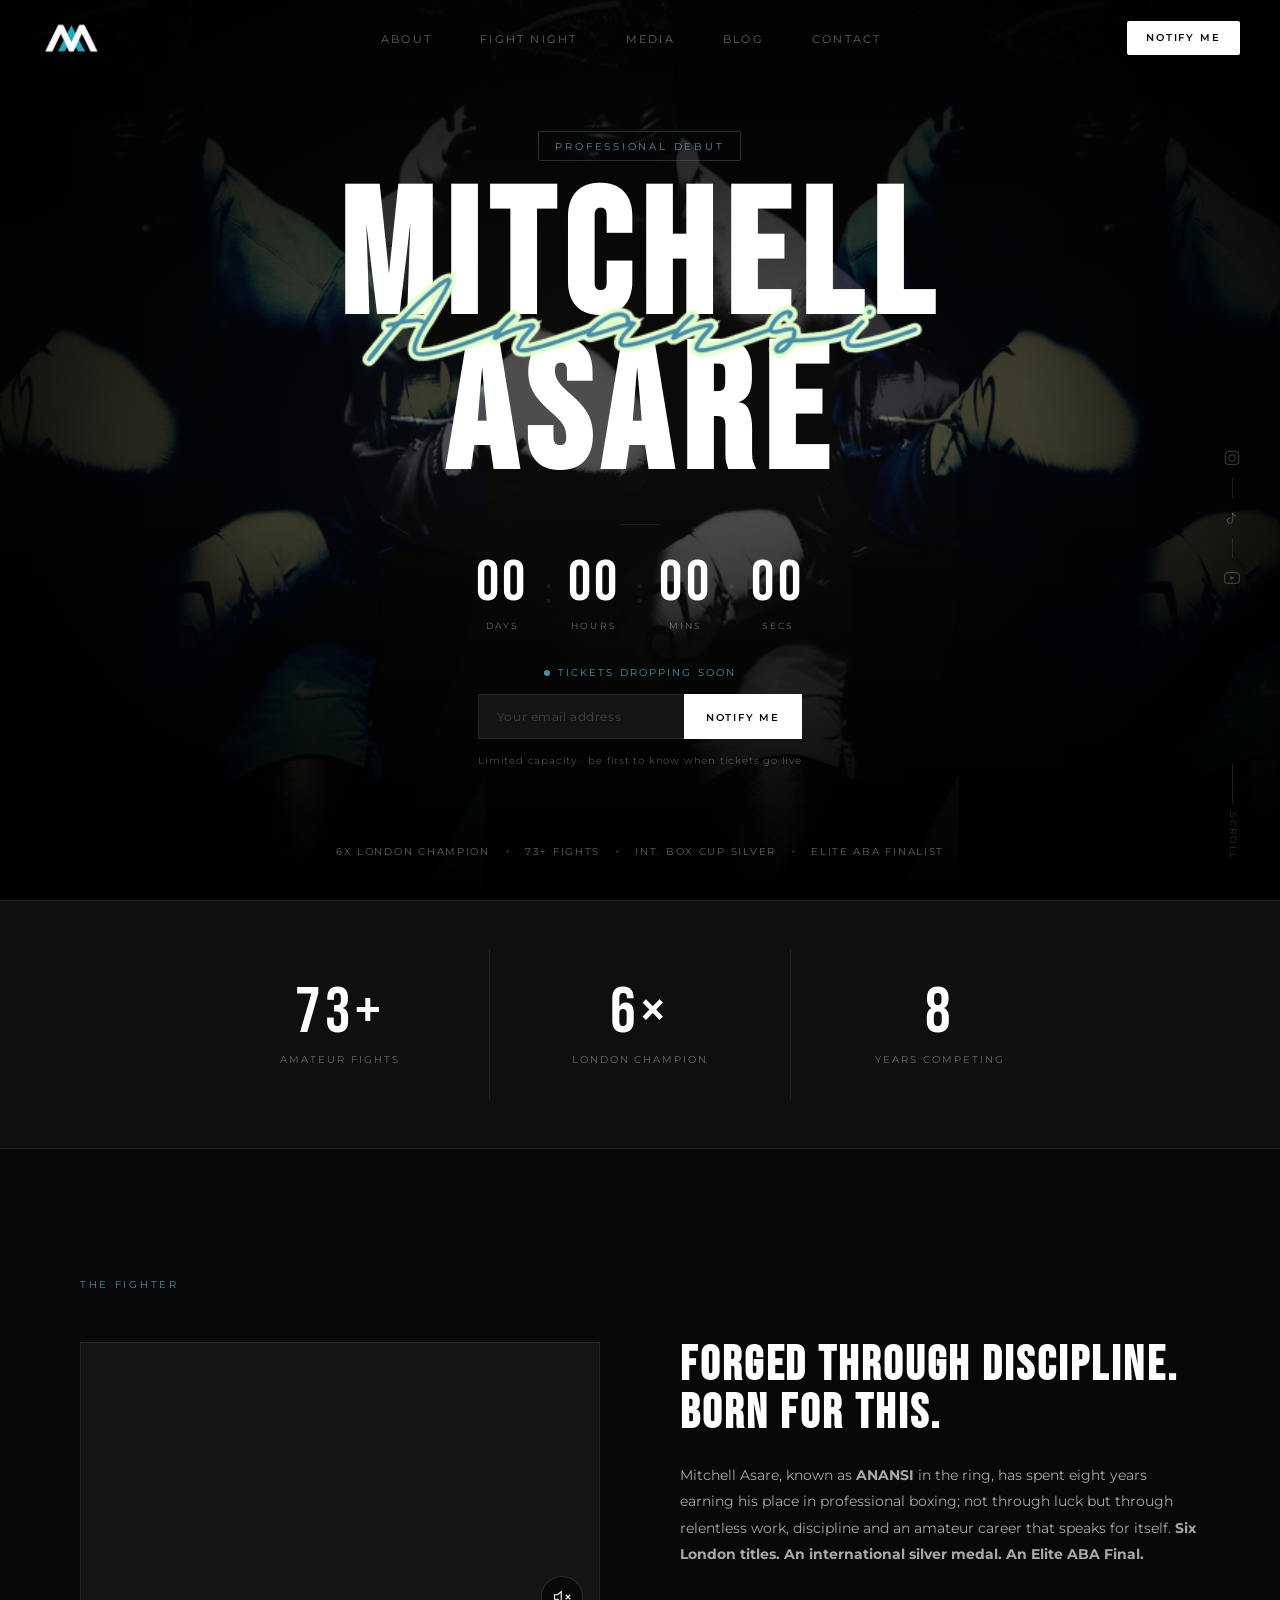
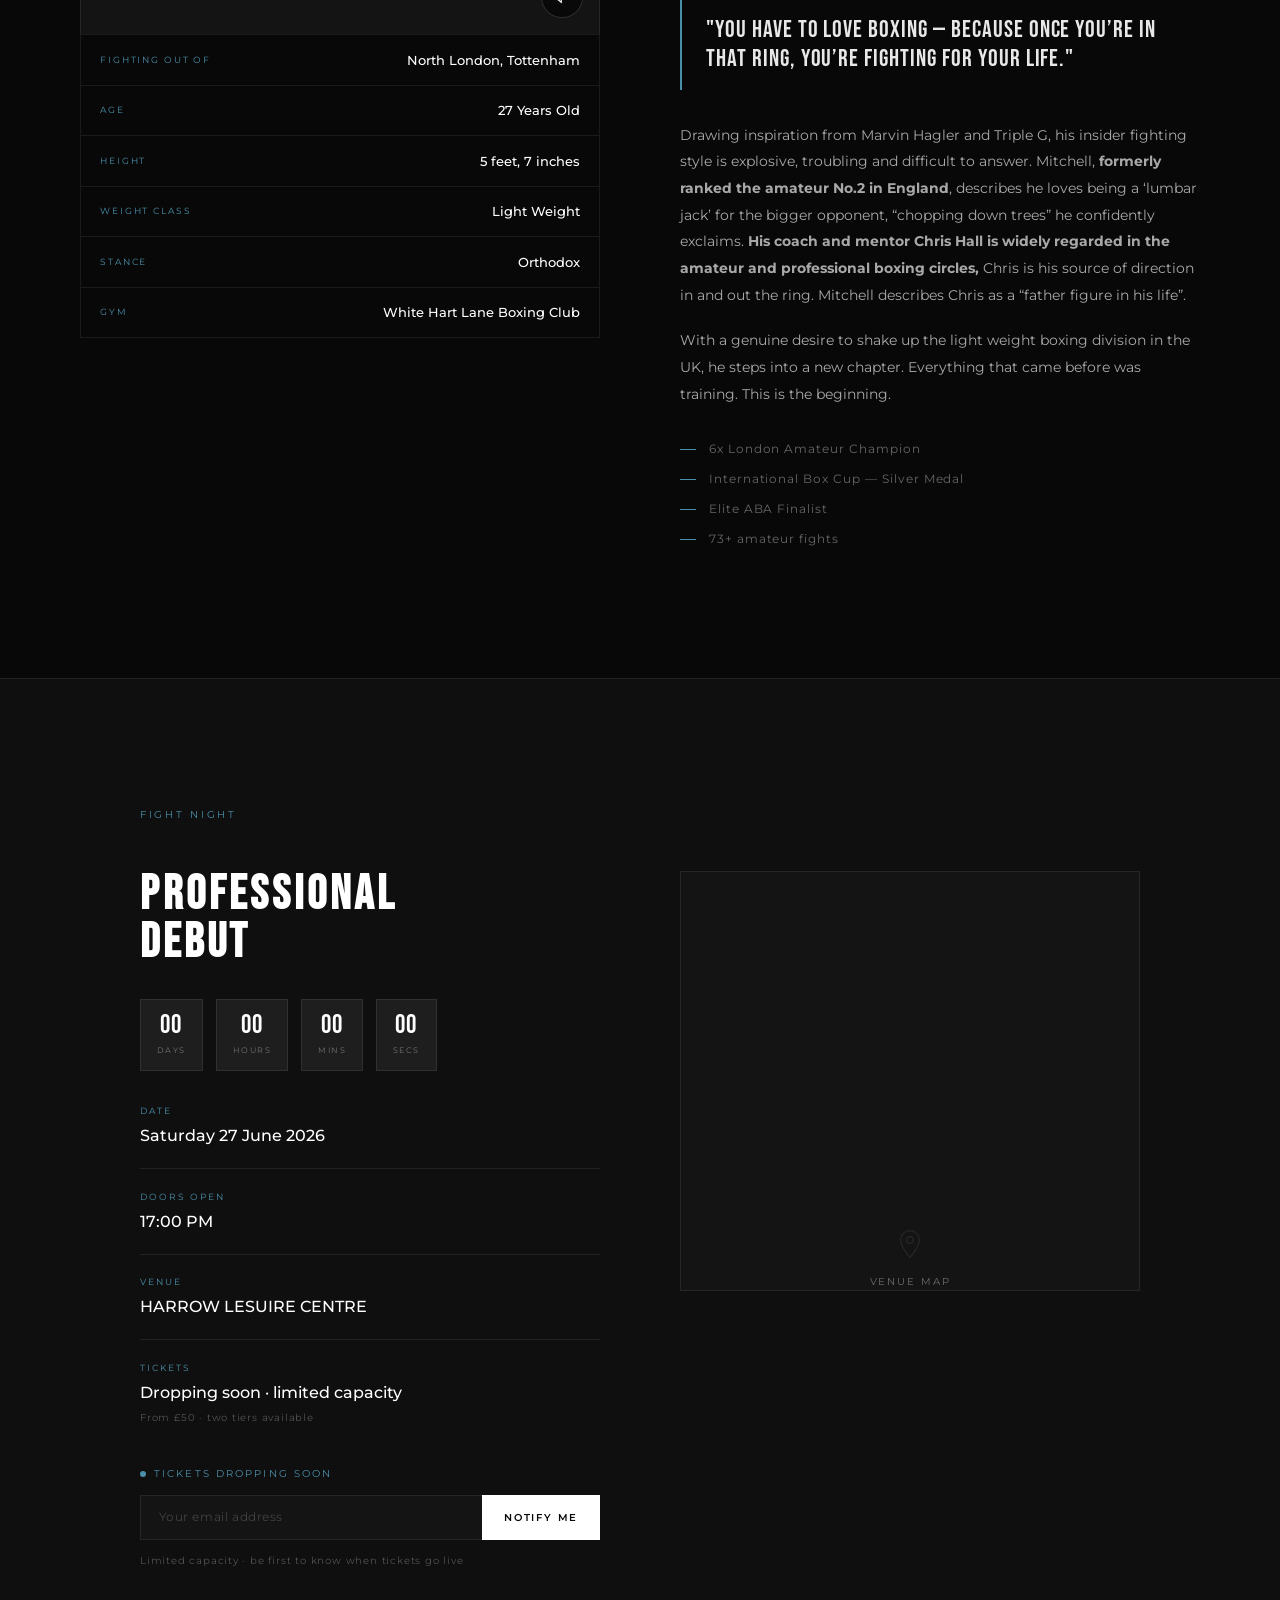
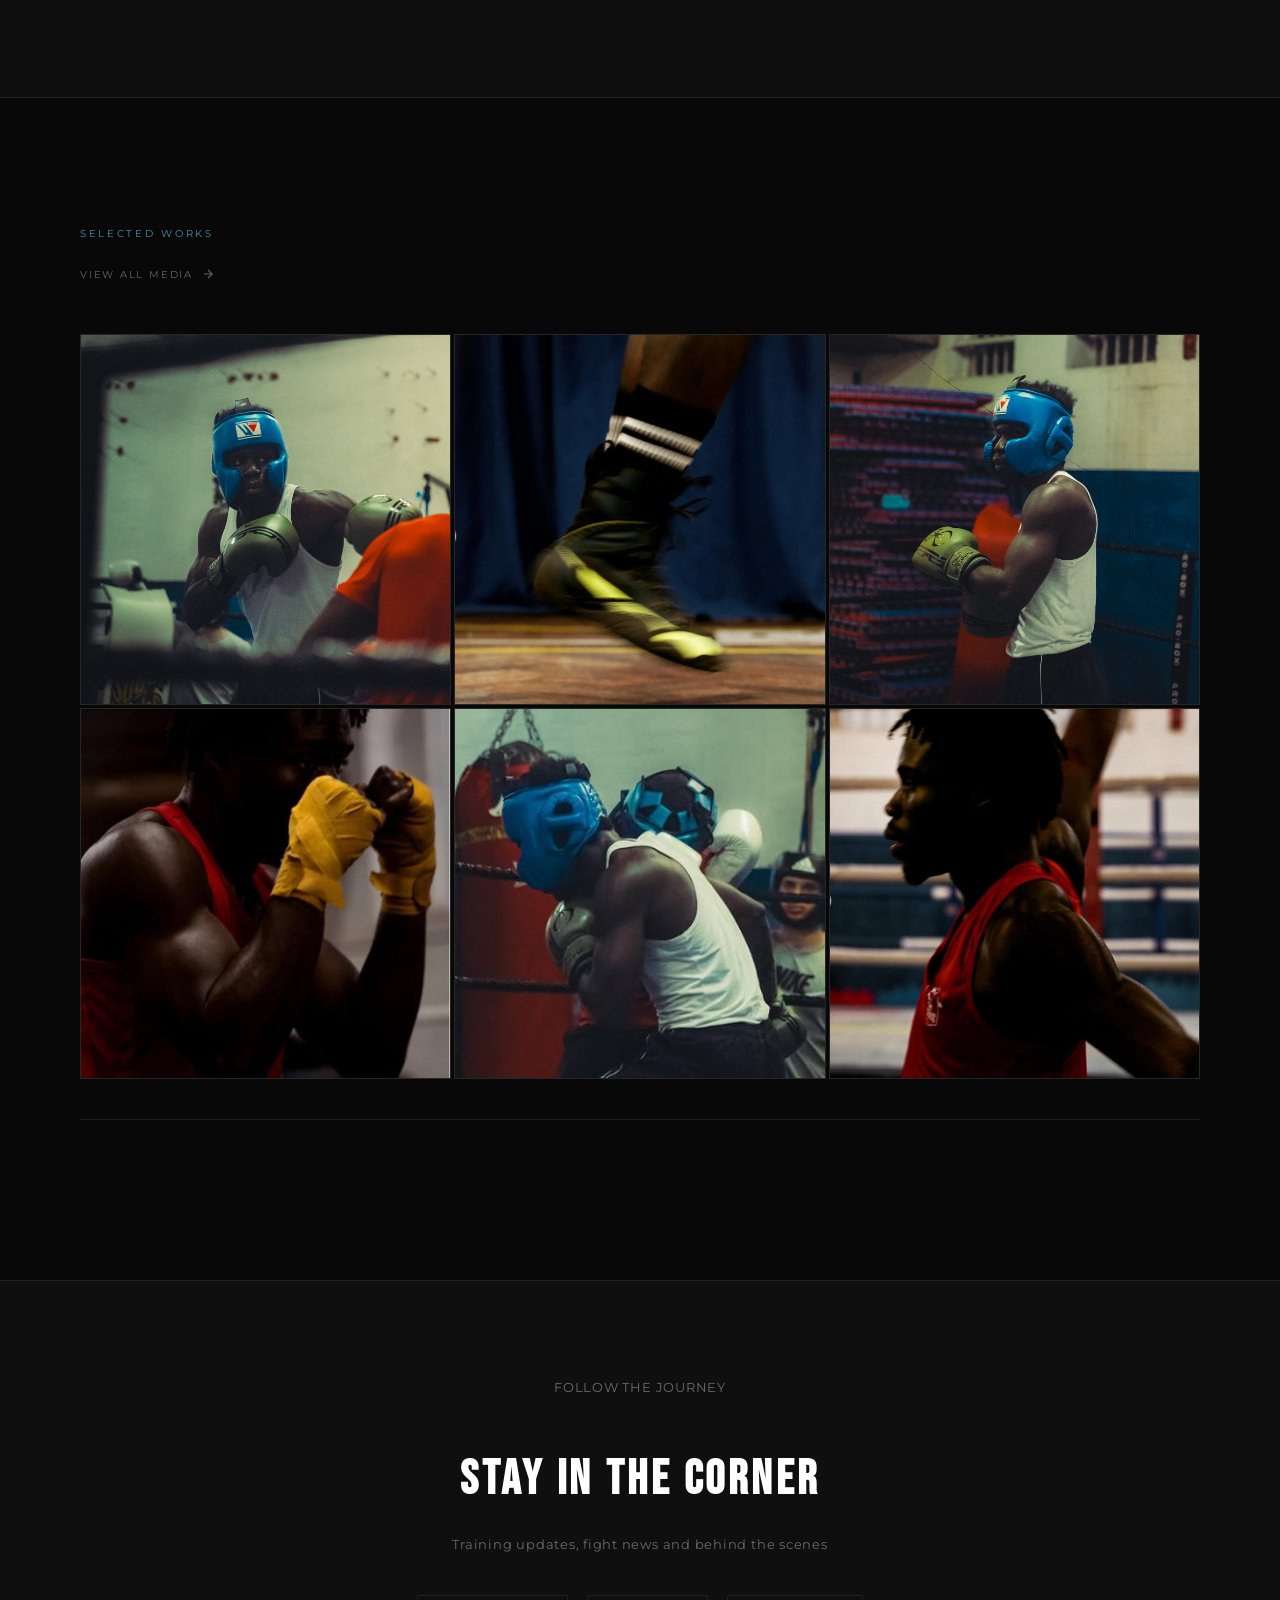
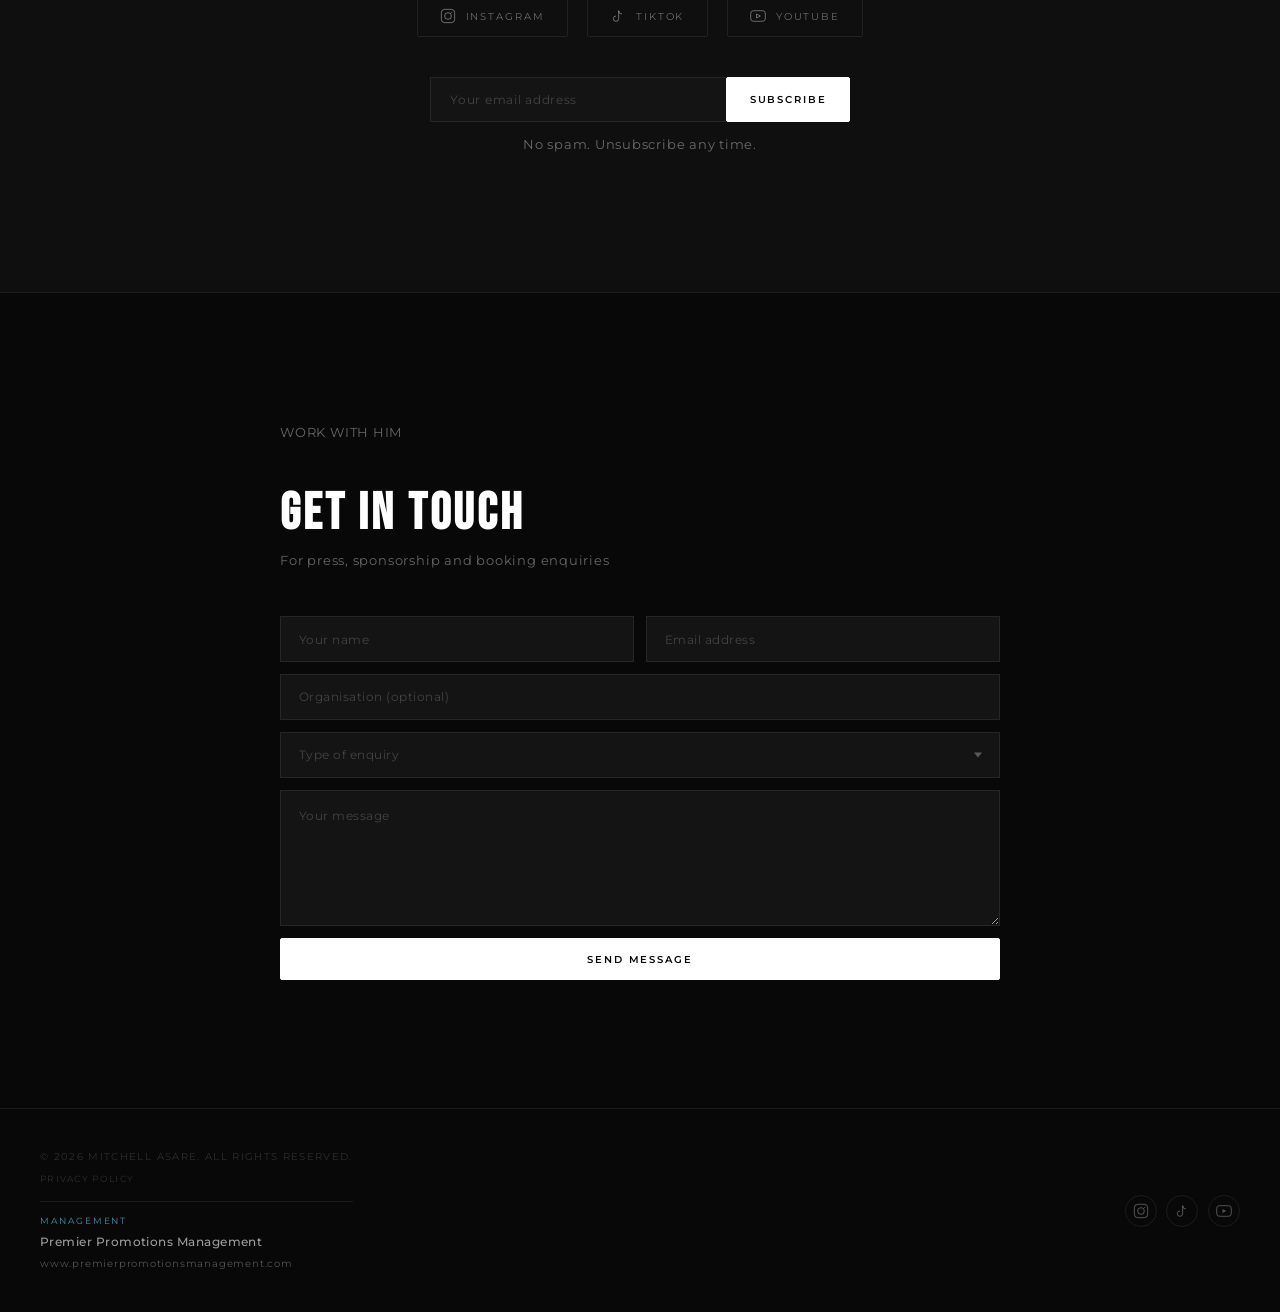
==== commit abc86052: "recent" ====
--- a/index.html
+++ b/index.html
@@ -40,7 +40,7 @@
       <li><a href="#about">About</a></li>
       <li><a href="#fight">Fight night</a></li>
       <li><a href="media.html">Media</a></li>
-      <li><a href="blog.html">Blog</a></li>
+      <li><a href="#">Blog</a></li>
       <li><a href="#contact">Contact</a></li>
     </ul>
  
@@ -63,7 +63,7 @@
         <li class="cs-li"><a href="#about"   class="cs-li-link">About</a></li>
         <li class="cs-li"><a href="#fight"   class="cs-li-link">Fight night</a></li>
           <li class="cs-li"><a href="media.html" class="cs-li-link">Media</a></li>
-        <li class="cs-li"><a href="blog.html" class="cs-li-link">Blog</a></li>
+        <li class="cs-li"><a href="#" class="cs-li-link">Blog</a></li>
         <li class="cs-li"><a href="#contact" class="cs-li-link">Contact</a></li>
       </ul>
       <div class="cs-menu-footer">
@@ -205,8 +205,14 @@
     <p class="section-eyebrow">The fighter</p>
     <div class="about-grid">
       <div class="about-left">
+
+        
+
  
       <div class="video-wrap">
+
+      
+        
     <video
     class="scroll-video"
     playsinline
@@ -215,6 +221,8 @@
     loop>
     <source src="assets/videos/ma-video.mp4" type="video/mp4">
   </video>
+
+
   
 
   <!-- Unmute button -->
@@ -234,14 +242,22 @@
   
          </div><!-- end video-wrap -->
 
+      
+
+                     <!-- <div class="about-stage-name">
+  <img src="assets/images/stage-name.png" alt="Anansi" />
+</div> -->
+
+
+
       <!-- Fighter stats -->
       <div class="fighter-stats">
 
-        <div class="fighter-stat">
+        <!-- <div class="fighter-stat">
           <span class="fighter-stat-label">KNOWN AS</span>
           
           <span class="fighter-stat-value">ANANSI</span>
-        </div>
+        </div> -->
         
         <div class="fighter-stat">
           <span class="fighter-stat-label">FIGHTING OUT OF</span>
@@ -283,14 +299,14 @@
         <h2>Forged through discipline.<br>Born for this.</h2>
         <p>
           <!-- Replace with his real story -->
-          Mitchell Asare, known as ANANSI in the ring, has spent eight years earning his place in professional boxing; not through luck but through relentless work, discipline and an amateur career that speaks for itself. Six London titles. An international silver medal. An Elite ABA Final and formerly ranked the amateur No.2 in England.
+          Mitchell Asare, known as <b>ANANSI</b> in the ring, has spent eight years earning his place in professional boxing; not through luck but through relentless work, discipline and an amateur career that speaks for itself. <b>Six London titles.</b> <b> An international silver medal. </b> <b> An Elite ABA Final.</b>
         </p>
         <div class="pull-quote">
           <!-- Replace with a real quote from him -->
           "You have to love boxing — because once you’re in that ring, you’re fighting for your life."
         </div>
         <p>
-          Drawing inspiration from Marvin Hagler and Triple G, his insider fighting style is explosive, troubling and difficult to answer.   Mitchell describes he loves being a ‘lumbar jack’ for the bigger opponent, “chopping down trees” he confidently exclaims. His coach and mentor Chris Hall is widely regarded in the amateur and professional boxing circles, Chris is his source of direction in and out the ring. Mitchell describes Chris as a “father figure in his life”.
+          Drawing inspiration from Marvin Hagler and Triple G, his insider fighting style is explosive, troubling and difficult to answer. Mitchell, <b>formerly ranked the amateur No.2 in England</b>, describes he loves being a ‘lumbar jack’ for the bigger opponent, “chopping down trees” he confidently exclaims. <b>His coach and mentor Chris Hall is widely regarded in the amateur and professional boxing circles,</b> Chris is his source of direction in and out the ring. Mitchell describes Chris as a “father figure in his life”.
         </p>
         <p>
           With a genuine desire to shake up the light weight boxing division in the UK, he steps into a new chapter. Everything that came before was training. This is the beginning.
@@ -490,10 +506,59 @@
 
  
   <!-- ─── Footer ───────────────────────────────────────────────── -->
-  <footer>
-    <p>&copy; 2026 Mitchell Asare. All rights reserved.</p>
-    <p>Professional debut · London</p>
-  </footer>
+<footer>
+  <div class="footer-inner">
+
+    <div class="footer-left">
+  <!-- <a href="index.html" class="footer-logo">
+    <img src="logo.jpg" alt="Mitchell Asare" height="28"
+      onerror="this.style.display='none'; this.nextElementSibling.style.display='block';" />
+    <span class="footer-logo-fallback">Mitchell Asare</span>
+  </a> -->
+<div class="footer-copy-wrap">
+  <p class="footer-copy">&copy; 2026 Mitchell Asare. All rights reserved.</p>
+  <a href="privacy-policy.html" class="footer-privacy">Privacy Policy</a>
+</div>
+  
+
+  
+  <div class="footer-management">
+    <span class="footer-management-label">Management</span>
+    <span class="footer-management-name">[Management Name]</span>
+    <a href="mailto:[email]" class="footer-management-contact">[email or contact]</a>
+  </div>
+  
+
+
+</div>
+
+
+
+    <div class="footer-socials">
+      <a class="footer-social-link" aria-label="Instagram" target="_blank" rel="noopener">
+        <svg viewBox="0 0 24 24" fill="none" stroke="currentColor" stroke-width="1.5" width="16" height="16">
+          <rect x="2" y="2" width="20" height="20" rx="5"/>
+          <circle cx="12" cy="12" r="5"/>
+          <circle cx="17.5" cy="6.5" r="1" fill="currentColor" stroke="none"/>
+        </svg>
+      </a>
+      <a class="footer-social-link" aria-label="TikTok" target="_blank" rel="noopener">
+        <svg viewBox="0 0 24 24" fill="none" stroke="currentColor" stroke-width="1.5" width="16" height="16">
+          <path d="M9 12a4 4 0 1 0 4 4V4a5 5 0 0 0 5 5"/>
+        </svg>
+      </a>
+      <a class="footer-social-link" aria-label="YouTube" target="_blank" rel="noopener">
+        <svg viewBox="0 0 24 24" fill="none" stroke="currentColor" stroke-width="1.5" width="16" height="16">
+          <path d="M22.54 6.42a2.78 2.78 0 0 0-1.95-1.96C18.88 4 12 4 12 4s-6.88 0-8.59.46A2.78 2.78 0 0 0 1.46 6.42 29 29 0 0 0 1 12a29 29 0 0 0 .46 5.58 2.78 2.78 0 0 0 1.95 1.95C5.12 20 12 20 12 20s6.88 0 8.59-.47a2.78 2.78 0 0 0 1.95-1.95A29 29 0 0 0 23 12a29 29 0 0 0-.46-5.58z"/>
+          <polygon points="9.75 15.02 15.5 12 9.75 8.98 9.75 15.02" fill="currentColor" stroke="none"/>
+        </svg>
+      </a>
+    </div>
+
+
+
+  </div>
+</footer>
 
 
  <script src="js/config.js"></script>
--- a/styles/critical.css
+++ b/styles/critical.css
@@ -25,26 +25,17 @@
   display: block;
 }
 
-/* #hero::before {
-  content: '';
-  position: absolute;
-  inset: 0;
-  background-image: url("data:image/svg+xml,...");
-  opacity: 0.4;
-  z-index: 1;
-  pointer-events: none;
-}
-
-#hero::after {
+ #hero::after {
   content: '';
   position: absolute;
   inset: 0;
   background:
-    radial-gradient(ellipse at center, transparent 30%, rgba(0,0,0,0.7) 100%),
-    linear-gradient(to bottom, rgba(0,0,0,0.3) 0%, transparent 40%, transparent 60%, rgba(0,0,0,0.95) 100%);
+    radial-gradient(ellipse at center, transparent 20%, rgba(0,0,0,0.85) 100%),
+    linear-gradient(to bottom, rgba(0,0,0,0.5) 0%, transparent 35%, transparent 55%, rgba(0,0,0,0.98) 100%),
+    linear-gradient(to right, rgba(0,0,0,0.5) 0%, transparent 20%, transparent 80%, rgba(0,0,0,0.5) 100%);
   z-index: 2;
   pointer-events: none;
-} */
+}
     .hero-content {
       position: relative;
       z-index: 10;
--- a/styles/local.css
+++ b/styles/local.css
@@ -806,4 +806,23 @@
 @media (max-width: 768px) {
   .about-left { width: 100%; }
 }
-    +
+/* ─── About stage name title card ─────────────────────────── */
+.about-stage-name {
+  position: relative;
+  width: 100%;
+  display: flex;
+  justify-content: center;
+  align-items: center;
+  margin-top: -2.5rem;
+  margin-bottom: -2.5rem;
+  z-index: 10;
+  pointer-events: none;
+}
+
+.about-stage-name img {
+  width: clamp(6rem, 40%, 14rem);
+  height: auto;
+  object-fit: contain;
+  filter: drop-shadow(0 2px 16px rgba(0,0,0,0.95));
+}
--- a/styles/nav.css
+++ b/styles/nav.css
@@ -383,4 +383,27 @@
     }
  
 
-
+.footer-bottom {
+  display: flex;
+  align-items: center;
+  justify-content: space-between;
+  padding-top: 1.5rem;
+  margin-top: 1.5rem;
+  border-top: 1px solid var(--border);
+}
+
+.footer-legal {
+  display: flex;
+  gap: 1.2rem;
+}
+
+.footer-legal a {
+  font-size: 0.58rem;
+  letter-spacing: 0.14em;
+  text-transform: uppercase;
+  color: rgba(255,255,255,0.2);
+  text-decoration: none;
+  transition: color 0.2s;
+}
+
+.footer-legal a:hover { color: var(--white); }
--- a/styles/footer.css
+++ b/styles/footer.css
@@ -1,22 +1,177 @@
+footer {
+  border-top: 1px solid var(--border);
+  padding: 2.5rem 2.5rem;
+}
 
-    /* ─── Footer ───────────────────────────────────────────────── */
-    footer {
-      padding: 2rem 2.5rem;
-      border-top: 1px solid var(--border);
-      display: flex;
-      align-items: center;
-      justify-content: space-between;
-    }
- 
-    footer p {
-      font-size: 0.6rem;
-      letter-spacing: 0.14em;
-      text-transform: uppercase;
-      color: rgba(255,255,255,0.15);
-    }
+.footer-inner {
+  display: flex;
+  align-items: center;
+  justify-content: space-between;
+  gap: 2rem;
+  max-width: 1200px;
+  margin: 0 auto;
+}
 
-      @media (max-width: 768px) {
+.footer-left {
+  display: flex;
+  flex-direction: column;
+  gap: 0.5rem;
+}
 
+.footer-logo {
+  display: flex;
+  align-items: center;
+  text-decoration: none;
+}
 
-      footer { flex-direction: column; gap: 0.5rem; text-align: center; padding: 1.5rem 1.25rem; }
-    }+.footer-logo img {
+  height: 28px;
+  width: auto;
+  filter: brightness(0) invert(1);
+  opacity: 0.6;
+  transition: opacity 0.2s;
+}
+
+.footer-logo img:hover { opacity: 1; }
+
+.footer-logo-fallback {
+  display: none;
+  font-family: var(--font-display);
+  font-size: 1.1rem;
+  letter-spacing: 0.14em;
+  color: rgba(255,255,255,0.4);
+}
+
+.footer-copy {
+  font-size: 0.6rem;
+  letter-spacing: 0.14em;
+  text-transform: uppercase;
+  color: rgba(255,255,255,0.15);
+}
+
+.footer-links {
+  display: flex;
+  align-items: center;
+  gap: 1.5rem;
+  flex-wrap: wrap;
+  justify-content: center;
+}
+
+.footer-links a {
+  font-size: 0.62rem;
+  letter-spacing: 0.16em;
+  text-transform: uppercase;
+  color: rgba(255,255,255,0.3);
+  text-decoration: none;
+  transition: color 0.2s;
+}
+
+.footer-links a:hover { color: var(--white); }
+
+.footer-socials {
+  display: flex;
+  align-items: center;
+  gap: 0.6rem;
+}
+
+.footer-social-link {
+  width: 2rem;
+  height: 2rem;
+  border: 1px solid var(--border);
+  border-radius: 50%;
+  display: flex;
+  align-items: center;
+  justify-content: center;
+  color: rgba(255,255,255,0.3);
+  text-decoration: none;
+  transition: color 0.2s, border-color 0.2s;
+}
+
+.footer-social-link:hover {
+  color: var(--white);
+  border-color: rgba(255,255,255,0.3);
+}
+
+/* Mobile */
+@media (max-width: 768px) {
+  .footer-inner {
+    flex-direction: column;
+    align-items: flex-start;
+    gap: 1.5rem;
+  }
+
+  .footer-links {
+    justify-content: flex-start;
+    gap: 1rem;
+  }
+}
+.footer-management {
+  display: flex;
+  flex-direction: column;
+  gap: 0.2rem;
+  margin-top: 0.4rem;
+  padding-top: 0.8rem;
+  border-top: 1px solid var(--border);
+}
+
+.footer-management-label {
+  font-size: 0.55rem;
+  letter-spacing: 0.22em;
+  text-transform: uppercase;
+  color: var(--accent);
+}
+
+.footer-management-name {
+  font-size: 0.72rem;
+  font-weight: 500;
+  color: rgba(255,255,255,0.6);
+  letter-spacing: 0.04em;
+}
+
+.footer-management-contact {
+  font-size: 0.62rem;
+  letter-spacing: 0.08em;
+  color: rgba(255,255,255,0.3);
+  text-decoration: none;
+  transition: color 0.2s;
+}
+
+.footer-management-contact:hover { color: var(--white); }
+
+.footer-copy-wrap {
+  display: flex;
+  flex-direction: column;
+  gap: 0.3rem;
+}
+
+.footer-privacy {
+  font-size: 0.58rem;
+  letter-spacing: 0.14em;
+  text-transform: uppercase;
+  color: rgba(255,255,255,0.15);
+  text-decoration: none;
+  transition: color 0.2s;
+}
+
+.footer-privacy:hover { color: var(--white); }
+
+@media (max-width: 768px) {
+  .footer-bottom {
+    display: flex;
+    flex-direction: column;
+    gap: 1rem;
+  }
+
+  .footer-socials {
+    order: -1; /* moves socials above copyright on mobile */
+  }
+}
+
+/* To sit under
+@media (max-width: 768px) {
+  .footer-socials {
+    padding-top: 1rem;
+    border-top: 1px solid var(--border);
+    width: 100%;
+  }
+} */
